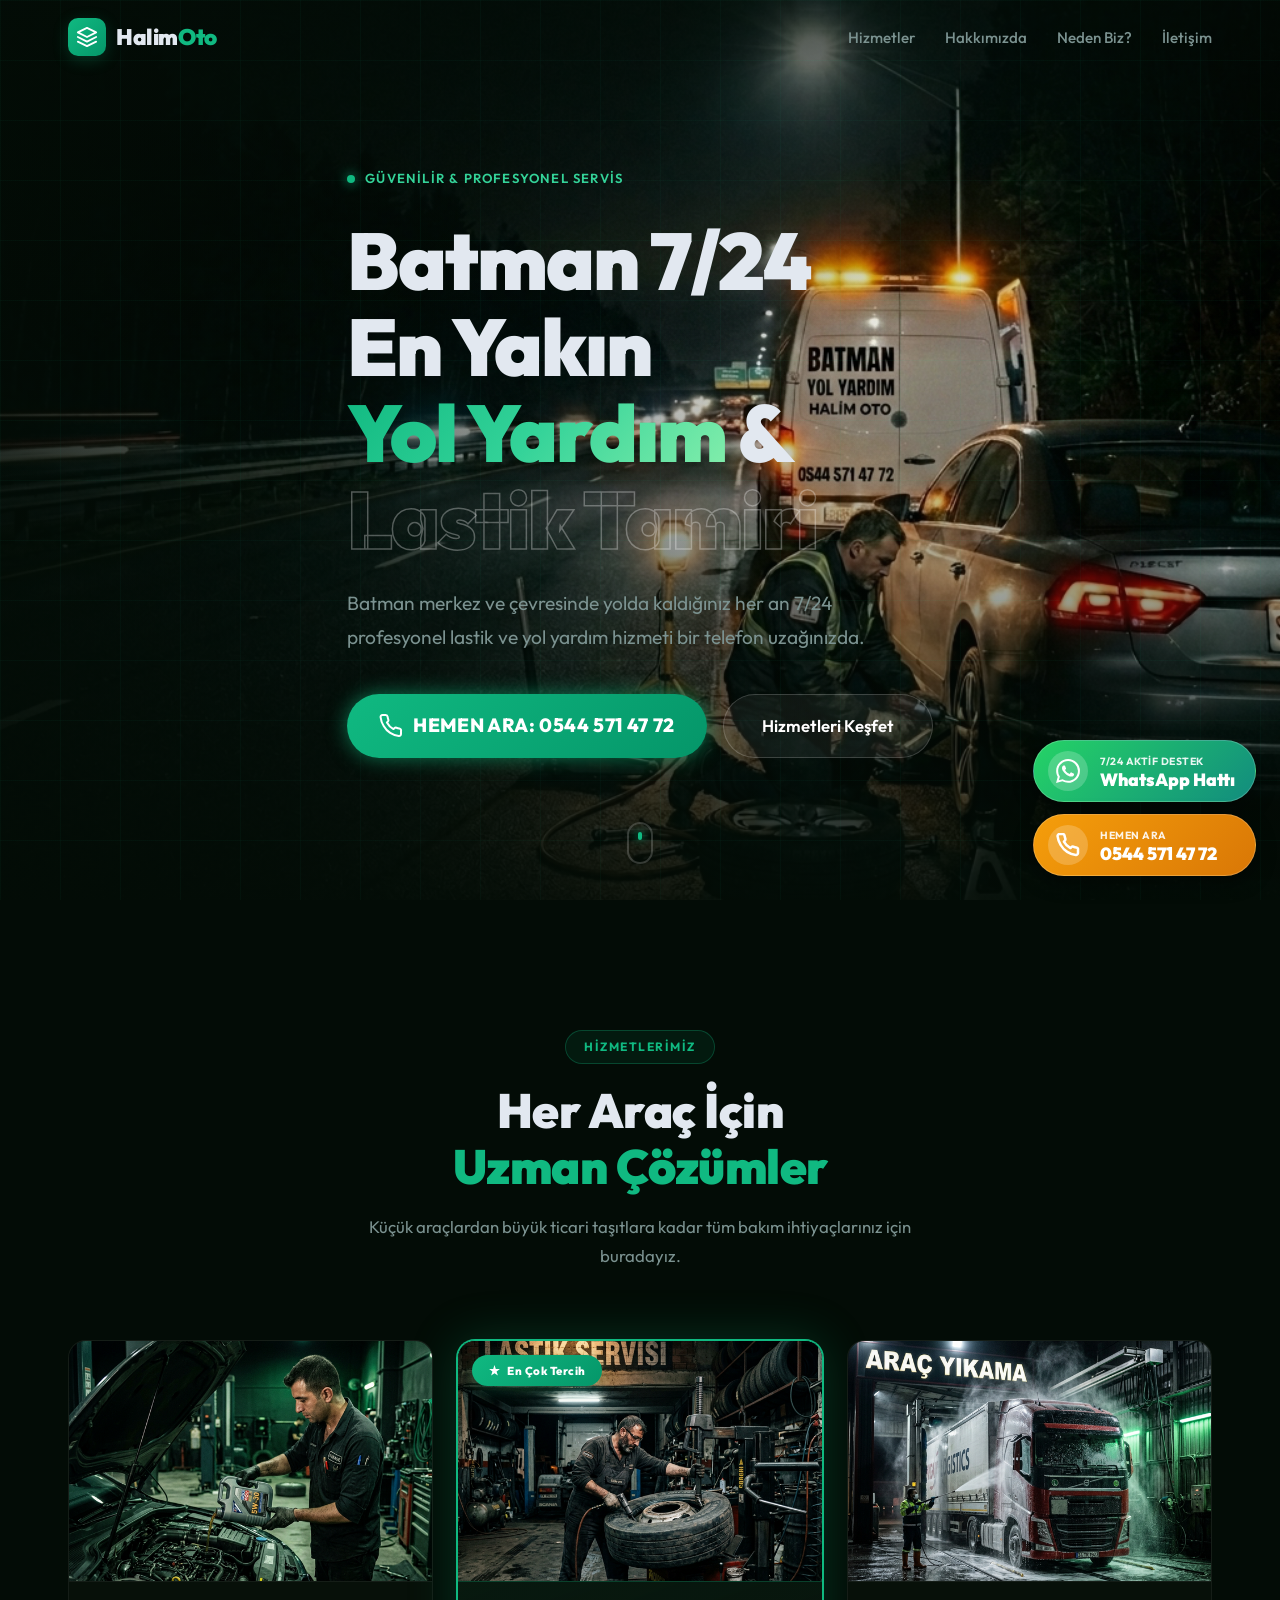
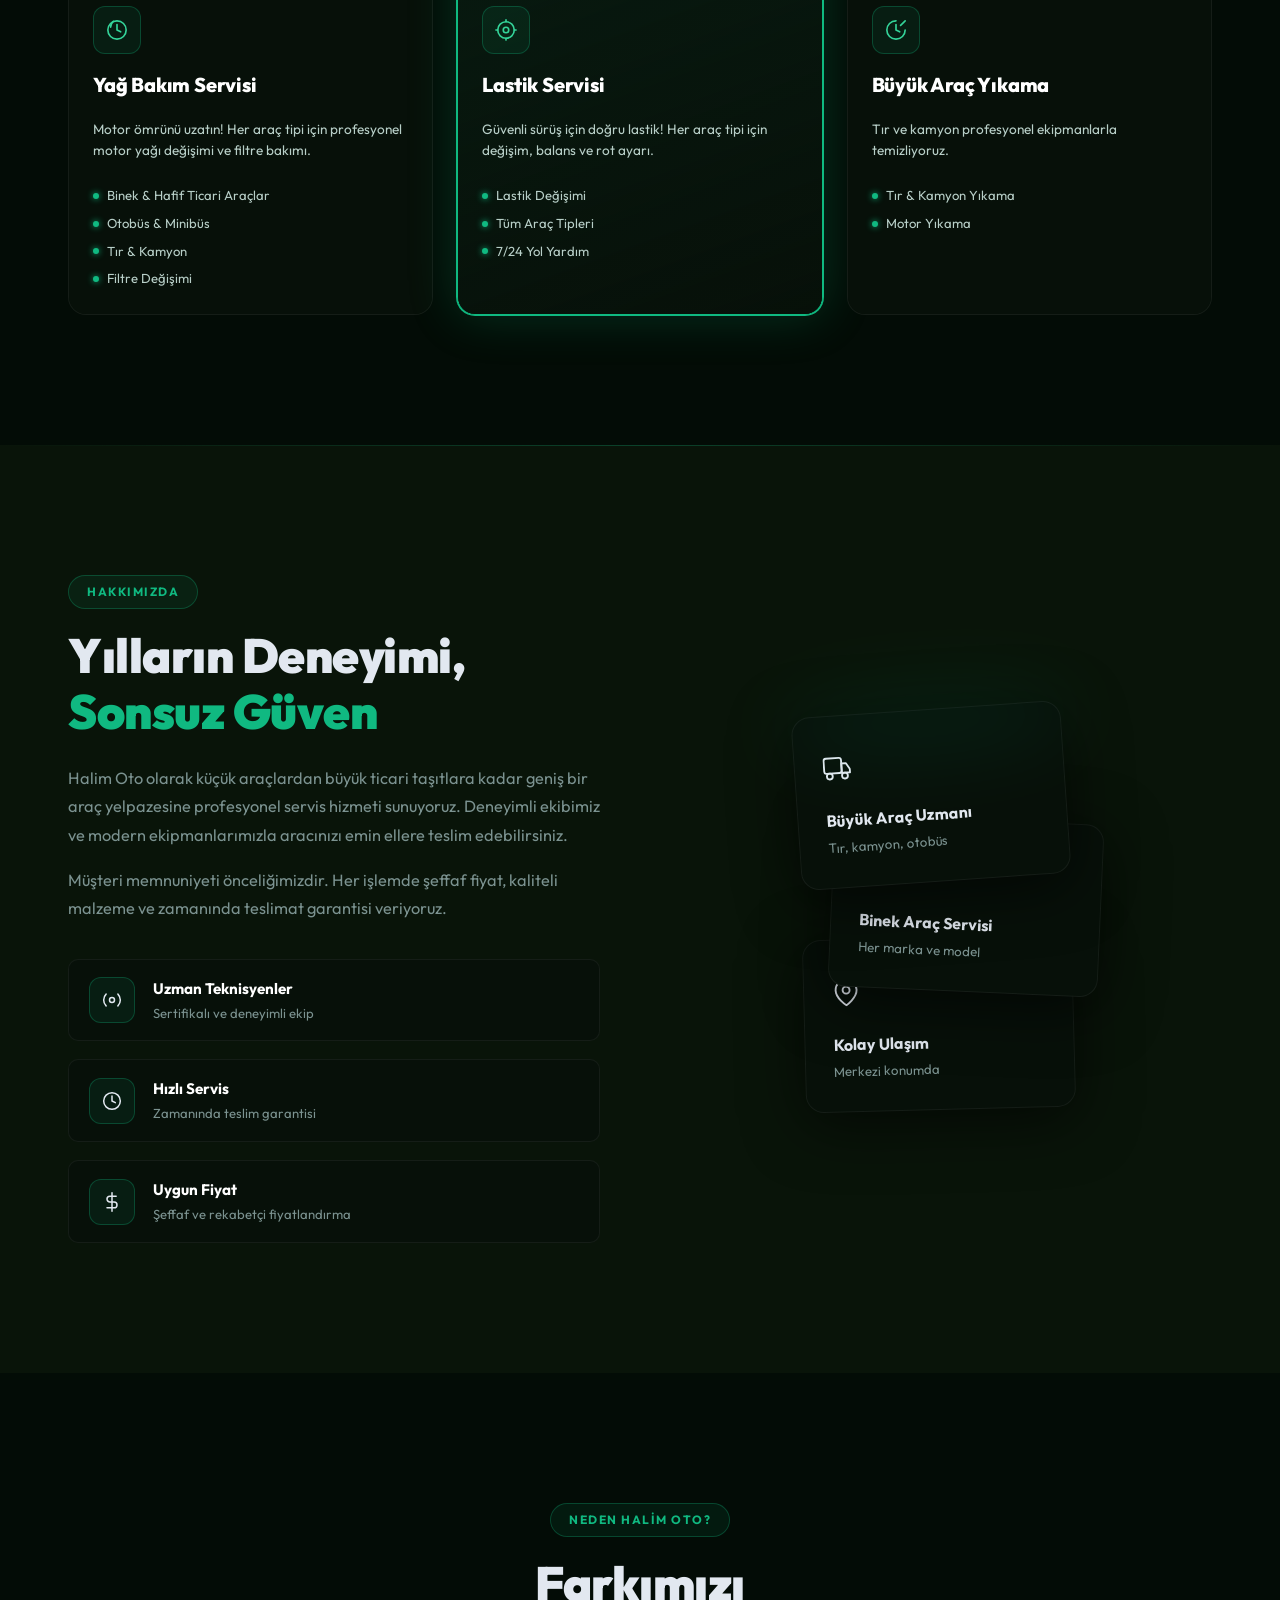
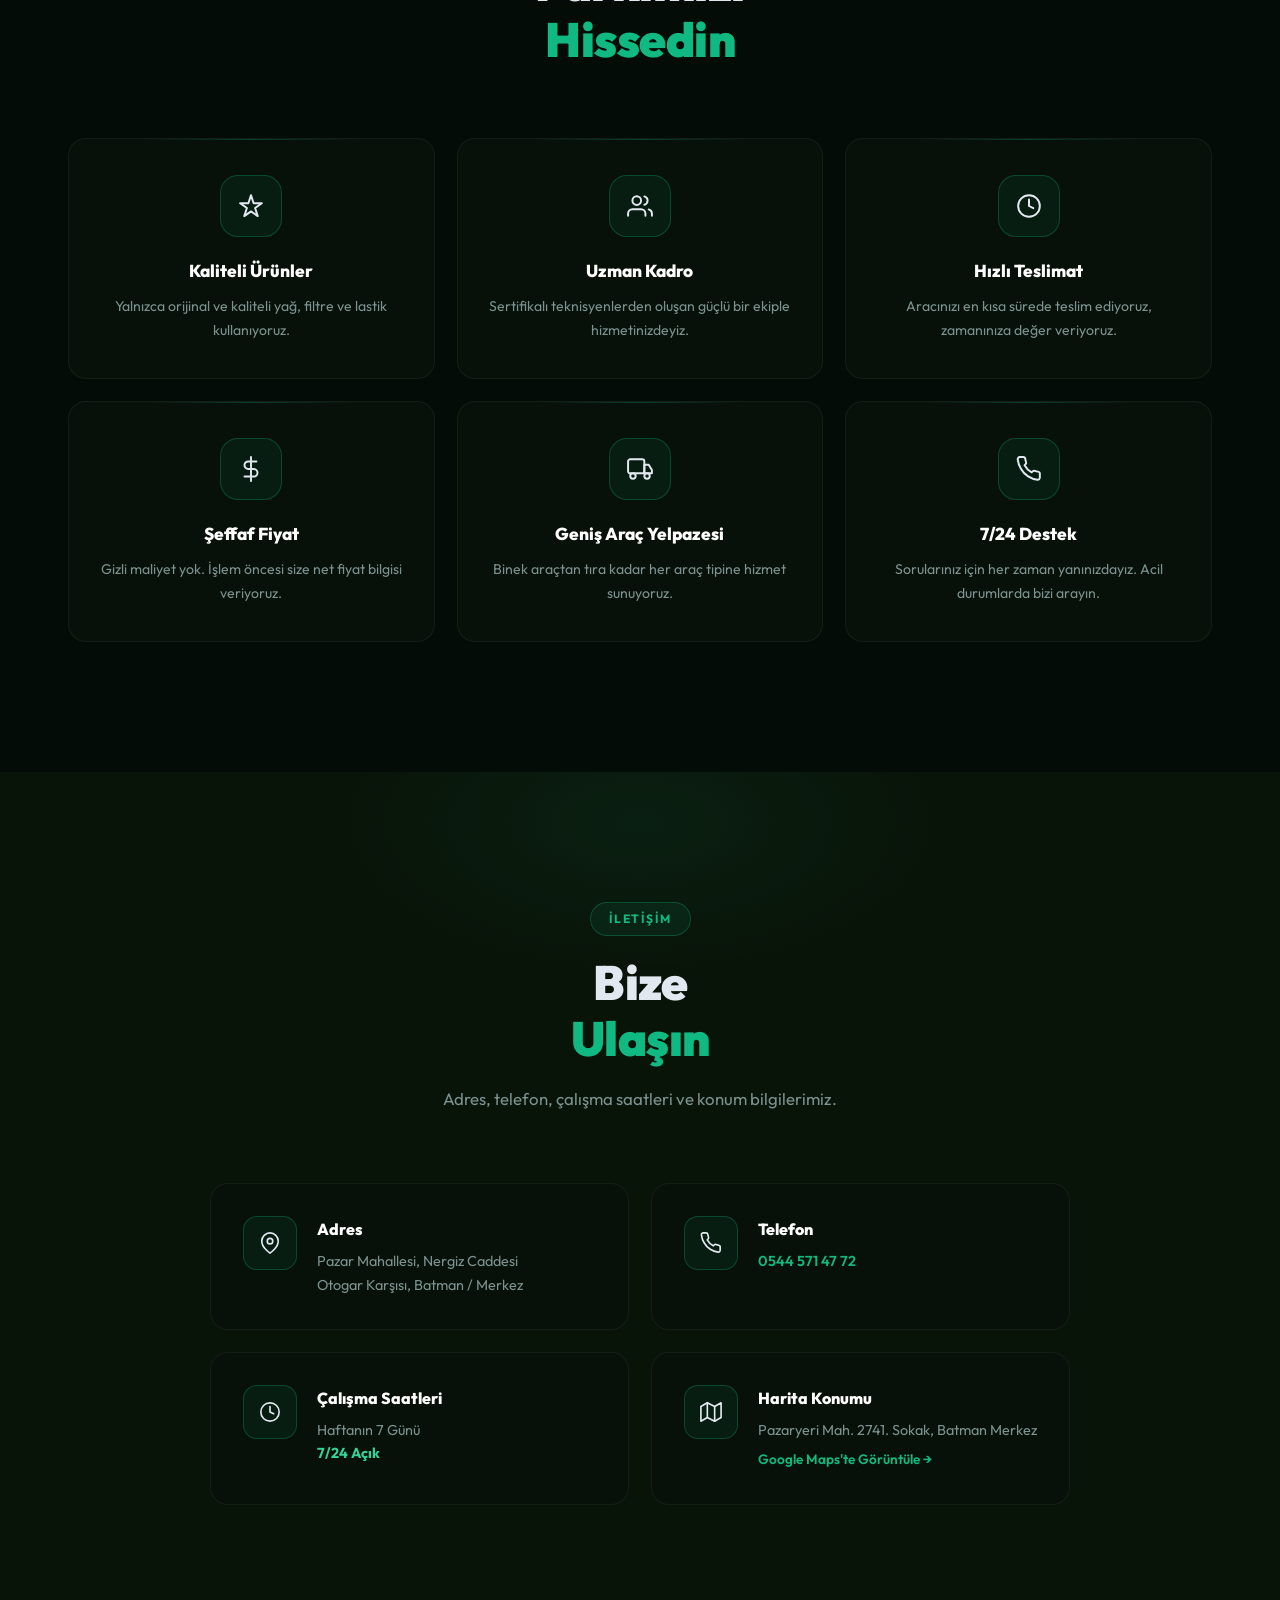
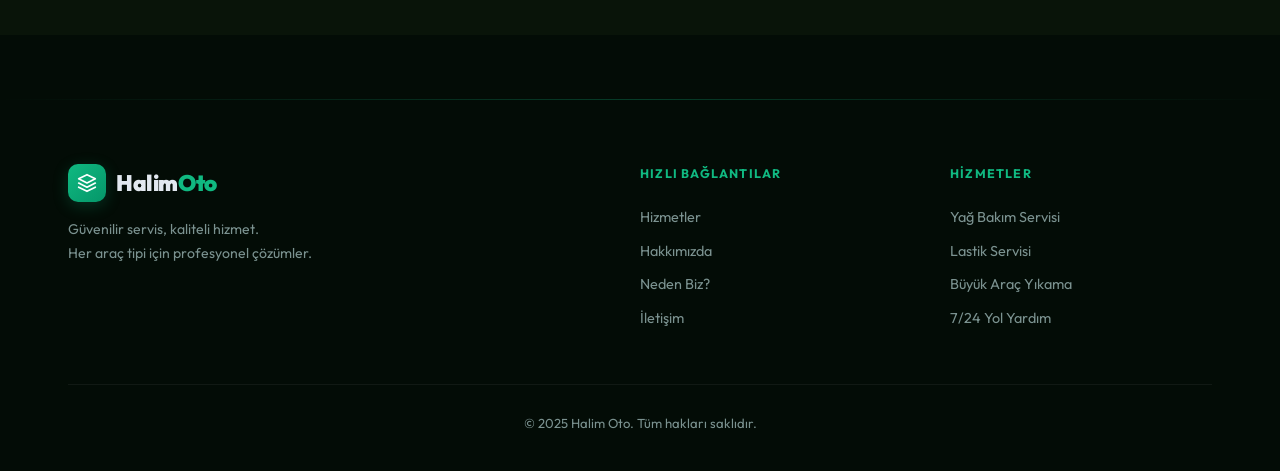
==== index.html @ 652651c1 "feat: Arabanın kapısı kapatılıp aynı konuma geri getirildi" ====
<!DOCTYPE html>
<html lang="tr">

<head>
  <meta charset="UTF-8" />
  <meta name="viewport" content="width=device-width, initial-scale=1.0" />
  <title>Halim Oto – Yağ Bakım | Lastik | Araç Yıkama</title>
  <meta name="description"
    content="Halim Oto: Küçük araç, otobüs, tır ve kamyon için profesyonel yağ bakımı, lastik değişimi ve büyük araç yıkama hizmetleri." />
  <link rel="preconnect" href="https://fonts.googleapis.com" />
  <link rel="preconnect" href="https://fonts.gstatic.com" crossorigin />
  <link href="https://fonts.googleapis.com/css2?family=Outfit:wght@300;400;500;600;700;800;900&display=swap"
    rel="stylesheet" />
  <link rel="stylesheet" href="style.css?v=5" />
</head>

<body>

  <!-- ======== NAVBAR ======== -->
  <nav class="navbar" id="navbar">
    <div class="nav-container">
      <a href="#hero" class="nav-logo">
        <div class="logo-mark">
          <svg width="22" height="22" viewBox="0 0 24 24" fill="none">
            <path d="M12 2L2 7l10 5 10-5-10-5zM2 17l10 5 10-5M2 12l10 5 10-5" stroke="currentColor" stroke-width="2"
              stroke-linecap="round" stroke-linejoin="round" />
          </svg>
        </div>
        <span class="logo-text">Halim<span class="accent">Oto</span></span>
      </a>
      <ul class="nav-links" id="navLinks">
        <li><a href="#hizmetler">Hizmetler</a></li>
        <li><a href="#hakkimizda">Hakkımızda</a></li>
        <li><a href="#neden-biz">Neden Biz?</a></li>
        <li><a href="#iletisim">İletişim</a></li>
      </ul>
      <button class="hamburger" id="hamburger" aria-label="Menü">
        <span></span><span></span><span></span>
      </button>
    </div>
  </nav>

  <!-- ======== HERO ======== -->
  <section class="hero" id="hero">
    <div class="hero-bg-wrap">
      <div class="hero-overlay"></div>
      <div class="hero-grid-overlay"></div>
    </div>
    <div class="hero-content container">
      <div class="hero-eyebrow">
        <span class="eyebrow-dot"></span>
        <span>Güvenilir &amp; Profesyonel Servis</span>
      </div>
      <h1 class="hero-title">
        Batman 7/24<br />
        En Yakın<br />
        <span class="hero-gradient-text">Yol Yardım</span> &<br />
        <span class="hero-outline-text">Lastik Tamiri</span>
      </h1>
      <p class="hero-subtitle">
        Batman merkez ve çevresinde yolda kaldığınız her an 7/24 profesyonel lastik ve yol yardım hizmeti bir telefon uzağınızda.
      </p>
      <div class="hero-actions">
        <a href="tel:+905445714772" class="btn-primary btn-lg" style="font-size: 1.2rem; font-weight: 800; padding: 16px 32px; box-shadow: 0 0 20px rgba(16, 185, 129, 0.6); animation: pulse 2s infinite;">
          <span style="display: flex; align-items: center; gap: 10px;">
            <svg width="24" height="24" viewBox="0 0 24 24" fill="none" stroke="currentColor" stroke-width="2" stroke-linecap="round" stroke-linejoin="round">
              <path d="M22 16.92v3a2 2 0 0 1-2.18 2 19.79 19.79 0 0 1-8.63-3.07A19.5 19.5 0 0 1 4.69 12 19.79 19.79 0 0 1 1.61 3.4 2 2 0 0 1 3.58 1h3a2 2 0 0 1 2 1.72c.127.96.361 1.903.7 2.81a2 2 0 0 1-.45 2.11L7.91 8.54a16 16 0 0 0 6.55 6.55l.92-.91a2 2 0 0 1 2.11-.45c.907.339 1.85.573 2.81.7A2 2 0 0 1 22 16.92z" />
            </svg>
            HEMEN ARA: 0544 571 47 72
          </span>
        </a>
        <a href="#hizmetler" class="btn-glass btn-lg" id="hero-services-btn">
          <span>Hizmetleri Keşfet</span>
        </a>
      </div>

    </div>
    <div class="scroll-indicator">
      <div class="scroll-track">
        <div class="scroll-dot"></div>
      </div>
    </div>
  </section>

  <!-- ======== HİZMETLER ======== -->
  <section class="services" id="hizmetler">
    <div class="container">
      <div class="section-header reveal">
        <span class="section-tag">Hizmetlerimiz</span>
        <h2 class="section-title">Her Araç İçin<br /><span class="accent">Uzman Çözümler</span></h2>
        <p class="section-desc">Küçük araçlardan büyük ticari taşıtlara kadar tüm bakım ihtiyaçlarınız için buradayız.
        </p>
      </div>

      <div class="services-grid">

        <!-- Yağ Bakım -->
        <div class="service-card reveal" id="service-yag">
          <div class="service-img" style="background-image: url('oil_service.png')"></div>
          <div class="service-body">
            <div class="service-icon-box">
              <svg width="22" height="22" viewBox="0 0 24 24" fill="none" stroke="currentColor" stroke-width="1.8"
                stroke-linecap="round" stroke-linejoin="round">
                <ellipse cx="12" cy="12" rx="10" ry="10" />
                <path d="M12 6v6l4 2" />
                <path d="M8 2.5C8 2.5 5 5 5 9" />
              </svg>
            </div>
            <h3 class="service-title">Yağ Bakım Servisi</h3>
            <p class="service-desc">Motor ömrünü uzatın! Her araç tipi için profesyonel motor yağı değişimi ve filtre
              bakımı.</p>
            <ul class="service-features">
              <li><span class="feat-dot"></span>Binek &amp; Hafif Ticari Araçlar</li>
              <li><span class="feat-dot"></span>Otobüs &amp; Minibüs</li>
              <li><span class="feat-dot"></span>Tır &amp; Kamyon</li>
              <li><span class="feat-dot"></span>Filtre Değişimi</li>
            </ul>
          </div>
        </div>

        <!-- Lastik -->
        <div class="service-card featured reveal" id="service-lastik">
          <div class="featured-ribbon">
            <svg width="13" height="13" viewBox="0 0 24 24" fill="currentColor">
              <path d="M12 2l2.4 7.4H22l-6.2 4.5 2.4 7.4L12 17l-6.2 4.3 2.4-7.4L2 9.4h7.6z" />
            </svg>
            En Çok Tercih
          </div>
          <div class="service-img" style="background-image: url('tire_service.png')"></div>
          <div class="service-body">
            <div class="service-icon-box">
              <svg width="22" height="22" viewBox="0 0 24 24" fill="none" stroke="currentColor" stroke-width="1.8"
                stroke-linecap="round" stroke-linejoin="round">
                <circle cx="12" cy="12" r="9" />
                <circle cx="12" cy="12" r="3" />
                <line x1="12" y1="3" x2="12" y2="1" />
                <line x1="12" y1="23" x2="12" y2="21" />
                <line x1="3" y1="12" x2="1" y2="12" />
                <line x1="23" y1="12" x2="21" y2="12" />
              </svg>
            </div>
            <h3 class="service-title">Lastik Servisi</h3>
            <p class="service-desc">Güvenli sürüş için doğru lastik! Her araç tipi için değişim, balans ve rot ayarı.
            </p>
            <ul class="service-features">
              <li><span class="feat-dot"></span>Lastik Değişimi</li>
              <li><span class="feat-dot"></span>Tüm Araç Tipleri</li>
              <li><span class="feat-dot"></span>7/24 Yol Yardım</li>
            </ul>
          </div>
        </div>

        <!-- Araç Yıkama -->
        <div class="service-card reveal" id="service-yikama">
          <div class="service-img" style="background-image: url('wash_service.png')"></div>
          <div class="service-body">
            <div class="service-icon-box">
              <svg width="22" height="22" viewBox="0 0 24 24" fill="none" stroke="currentColor" stroke-width="1.8"
                stroke-linecap="round" stroke-linejoin="round">
                <path d="M12 2C6.5 2 2 6.5 2 12s4.5 10 10 10 10-4.5 10-10" />
                <path d="M12 6v6l4 2" />
                <path d="M19 5l-2 2M22 2l-3 3" />
              </svg>
            </div>
            <h3 class="service-title">Büyük Araç Yıkama</h3>
            <p class="service-desc">Tır ve kamyon profesyonel ekipmanlarla temizliyoruz.</p>
            <ul class="service-features">
              <li><span class="feat-dot"></span>Tır &amp; Kamyon Yıkama</li>
              <li><span class="feat-dot"></span>Motor Yıkama</li>
            </ul>
          </div>
        </div>

      </div>
    </div>
  </section>

  <!-- ======== HAKKIMIZDA ======== -->
  <section class="about" id="hakkimizda">
    <div class="about-accent-line"></div>
    <div class="container">
      <div class="about-grid">
        <div class="about-text reveal">
          <span class="section-tag">Hakkımızda</span>
          <h2 class="section-title" style="text-align:left;margin-bottom:24px;">
            Yılların Deneyimi,<br /><span class="accent">Sonsuz Güven</span>
          </h2>
          <p class="about-desc">
            Halim Oto olarak küçük araçlardan büyük ticari taşıtlara kadar geniş bir araç yelpazesine profesyonel servis
            hizmeti sunuyoruz. Deneyimli ekibimiz ve modern ekipmanlarımızla aracınızı emin ellere teslim edebilirsiniz.
          </p>
          <p class="about-desc">
            Müşteri memnuniyeti önceliğimizdir. Her işlemde şeffaf fiyat, kaliteli malzeme ve zamanında teslimat
            garantisi veriyoruz.
          </p>
          <div class="about-highlights">
            <div class="highlight-item">
              <div class="highlight-icon-wrap">
                <svg width="20" height="20" viewBox="0 0 24 24" fill="none" stroke="currentColor" stroke-width="1.8"
                  stroke-linecap="round" stroke-linejoin="round">
                  <circle cx="12" cy="12" r="3" />
                  <path d="M19.07 4.93a10 10 0 0 1 0 14.14" />
                  <path d="M4.93 4.93a10 10 0 0 0 0 14.14" />
                </svg>
              </div>
              <div>
                <strong>Uzman Teknisyenler</strong>
                <p>Sertifikalı ve deneyimli ekip</p>
              </div>
            </div>
            <div class="highlight-item">
              <div class="highlight-icon-wrap">
                <svg width="20" height="20" viewBox="0 0 24 24" fill="none" stroke="currentColor" stroke-width="1.8"
                  stroke-linecap="round" stroke-linejoin="round">
                  <circle cx="12" cy="12" r="10" />
                  <polyline points="12 6 12 12 16 14" />
                </svg>
              </div>
              <div>
                <strong>Hızlı Servis</strong>
                <p>Zamanında teslim garantisi</p>
              </div>
            </div>
            <div class="highlight-item">
              <div class="highlight-icon-wrap">
                <svg width="20" height="20" viewBox="0 0 24 24" fill="none" stroke="currentColor" stroke-width="1.8"
                  stroke-linecap="round" stroke-linejoin="round">
                  <line x1="12" y1="1" x2="12" y2="23" />
                  <path d="M17 5H9.5a3.5 3.5 0 0 0 0 7h5a3.5 3.5 0 0 1 0 7H6" />
                </svg>
              </div>
              <div>
                <strong>Uygun Fiyat</strong>
                <p>Şeffaf ve rekabetçi fiyatlandırma</p>
              </div>
            </div>
          </div>
        </div>
        <div class="about-visual reveal">
          <div class="about-cards-wrap">
            <div class="about-card ac1">
              <div class="ac-glow"></div>
              <span class="ac-icon">
                <svg width="28" height="28" viewBox="0 0 24 24" fill="none" stroke="currentColor" stroke-width="1.6"
                  stroke-linecap="round" stroke-linejoin="round">
                  <rect x="1" y="3" width="15" height="13" rx="2" />
                  <path d="M16 8h4l3 5v3h-7V8z" />
                  <circle cx="5.5" cy="18.5" r="2.5" />
                  <circle cx="18.5" cy="18.5" r="2.5" />
                </svg>
              </span>
              <strong>Büyük Araç Uzmanı</strong>
              <p>Tır, kamyon, otobüs</p>
            </div>
            <div class="about-card ac2">
              <span class="ac-icon">
                <svg width="28" height="28" viewBox="0 0 24 24" fill="none" stroke="currentColor" stroke-width="1.6"
                  stroke-linecap="round" stroke-linejoin="round">
                  <path d="M5 17H3a2 2 0 0 1-2-2V5a2 2 0 0 1 2-2h11a2 2 0 0 1 2 2v3" />
                  <rect x="9" y="11" width="14" height="10" rx="1" />
                  <circle cx="12" cy="21" r="1" />
                  <circle cx="20" cy="21" r="1" />
                </svg>
              </span>
              <strong>Binek Araç Servisi</strong>
              <p>Her marka ve model</p>
            </div>
            <div class="about-card ac3">
              <span class="ac-icon">
                <svg width="28" height="28" viewBox="0 0 24 24" fill="none" stroke="currentColor" stroke-width="1.6"
                  stroke-linecap="round" stroke-linejoin="round">
                  <path d="M21 10c0 7-9 13-9 13s-9-6-9-13a9 9 0 0 1 18 0z" />
                  <circle cx="12" cy="10" r="3" />
                </svg>
              </span>
              <strong>Kolay Ulaşım</strong>
              <p>Merkezi konumda</p>
            </div>
          </div>
        </div>
      </div>
    </div>
  </section>

  <!-- ======== NEDEN BİZ ======== -->
  <section class="why-us" id="neden-biz">
    <div class="container">
      <div class="section-header reveal">
        <span class="section-tag">Neden Halim Oto?</span>
        <h2 class="section-title">Farkımızı<br /><span class="accent">Hissedin</span></h2>
      </div>
      <div class="why-grid">
        <div class="why-card reveal" id="why-quality">
          <div class="why-icon-box">
            <svg width="26" height="26" viewBox="0 0 24 24" fill="none" stroke="currentColor" stroke-width="1.8"
              stroke-linecap="round" stroke-linejoin="round">
              <path d="M12 2l2.4 7.4H22l-6.2 4.5 2.4 7.4L12 17l-6.2 4.3 2.4-7.4L2 9.4h7.6z" />
            </svg>
          </div>
          <h3>Kaliteli Ürünler</h3>
          <p>Yalnızca orijinal ve kaliteli yağ, filtre ve lastik kullanıyoruz.</p>
        </div>
        <div class="why-card reveal" id="why-team">
          <div class="why-icon-box">
            <svg width="26" height="26" viewBox="0 0 24 24" fill="none" stroke="currentColor" stroke-width="1.8"
              stroke-linecap="round" stroke-linejoin="round">
              <path d="M17 21v-2a4 4 0 0 0-4-4H5a4 4 0 0 0-4 4v2" />
              <circle cx="9" cy="7" r="4" />
              <path d="M23 21v-2a4 4 0 0 0-3-3.87" />
              <path d="M16 3.13a4 4 0 0 1 0 7.75" />
            </svg>
          </div>
          <h3>Uzman Kadro</h3>
          <p>Sertifikalı teknisyenlerden oluşan güçlü bir ekiple hizmetinizdeyiz.</p>
        </div>
        <div class="why-card reveal" id="why-time">
          <div class="why-icon-box">
            <svg width="26" height="26" viewBox="0 0 24 24" fill="none" stroke="currentColor" stroke-width="1.8"
              stroke-linecap="round" stroke-linejoin="round">
              <circle cx="12" cy="12" r="10" />
              <polyline points="12 6 12 12 16 14" />
            </svg>
          </div>
          <h3>Hızlı Teslimat</h3>
          <p>Aracınızı en kısa sürede teslim ediyoruz, zamanınıza değer veriyoruz.</p>
        </div>
        <div class="why-card reveal" id="why-price">
          <div class="why-icon-box">
            <svg width="26" height="26" viewBox="0 0 24 24" fill="none" stroke="currentColor" stroke-width="1.8"
              stroke-linecap="round" stroke-linejoin="round">
              <line x1="12" y1="1" x2="12" y2="23" />
              <path d="M17 5H9.5a3.5 3.5 0 0 0 0 7h5a3.5 3.5 0 0 1 0 7H6" />
            </svg>
          </div>
          <h3>Şeffaf Fiyat</h3>
          <p>Gizli maliyet yok. İşlem öncesi size net fiyat bilgisi veriyoruz.</p>
        </div>
        <div class="why-card reveal" id="why-range">
          <div class="why-icon-box">
            <svg width="26" height="26" viewBox="0 0 24 24" fill="none" stroke="currentColor" stroke-width="1.8"
              stroke-linecap="round" stroke-linejoin="round">
              <rect x="1" y="3" width="15" height="13" rx="2" />
              <path d="M16 8h4l3 5v3h-7V8z" />
              <circle cx="5.5" cy="18.5" r="2.5" />
              <circle cx="18.5" cy="18.5" r="2.5" />
            </svg>
          </div>
          <h3>Geniş Araç Yelpazesi</h3>
          <p>Binek araçtan tıra kadar her araç tipine hizmet sunuyoruz.</p>
        </div>
        <div class="why-card reveal" id="why-support">
          <div class="why-icon-box">
            <svg width="26" height="26" viewBox="0 0 24 24" fill="none" stroke="currentColor" stroke-width="1.8"
              stroke-linecap="round" stroke-linejoin="round">
              <path
                d="M22 16.92v3a2 2 0 0 1-2.18 2 19.79 19.79 0 0 1-8.63-3.07A19.5 19.5 0 0 1 4.69 12 19.79 19.79 0 0 1 1.61 3.4 2 2 0 0 1 3.58 1h3a2 2 0 0 1 2 1.72c.127.96.361 1.903.7 2.81a2 2 0 0 1-.45 2.11L7.91 8.54a16 16 0 0 0 6.55 6.55l.92-.91a2 2 0 0 1 2.11-.45c.907.339 1.85.573 2.81.7A2 2 0 0 1 22 16.92z" />
            </svg>
          </div>
          <h3>7/24 Destek</h3>
          <p>Sorularınız için her zaman yanınızdayız. Acil durumlarda bizi arayın.</p>
        </div>
      </div>
    </div>
  </section>

  <!-- ======== İLETİŞİM ======== -->
  <section class="contact" id="iletisim">
    <div class="contact-glow-top"></div>
    <div class="container">
      <div class="section-header reveal">
        <span class="section-tag">İletişim</span>
        <h2 class="section-title">Bize<br /><span class="accent">Ulaşın</span></h2>
        <p class="section-desc">Adres, telefon, çalışma saatleri ve konum bilgilerimiz.</p>
      </div>
      <div class="contact-info-grid">
        <div class="info-card reveal" id="info-location">
          <div class="info-icon-wrap"><svg width="22" height="22" viewBox="0 0 24 24" fill="none" stroke="currentColor"
              stroke-width="1.8" stroke-linecap="round" stroke-linejoin="round">
              <path d="M21 10c0 7-9 13-9 13s-9-6-9-13a9 9 0 0 1 18 0z" />
              <circle cx="12" cy="10" r="3" />
            </svg></div>
          <div class="info-content">
            <strong>Adres</strong>
            <p>Pazar Mahallesi, Nergiz Caddesi<br />Otogar Karşısı, Batman / Merkez</p>
          </div>
        </div>
        <div class="info-card reveal" id="info-phone">
          <div class="info-icon-wrap"><svg width="22" height="22" viewBox="0 0 24 24" fill="none" stroke="currentColor"
              stroke-width="1.8" stroke-linecap="round" stroke-linejoin="round">
              <path
                d="M22 16.92v3a2 2 0 0 1-2.18 2 19.79 19.79 0 0 1-8.63-3.07A19.5 19.5 0 0 1 4.69 12 19.79 19.79 0 0 1 1.61 3.4 2 2 0 0 1 3.58 1h3a2 2 0 0 1 2 1.72c.127.96.361 1.903.7 2.81a2 2 0 0 1-.45 2.11L7.91 8.54a16 16 0 0 0 6.55 6.55l.92-.91a2 2 0 0 1 2.11-.45c.907.339 1.85.573 2.81.7A2 2 0 0 1 22 16.92z" />
            </svg></div>
          <div class="info-content">
            <strong>Telefon</strong>
            <p><a href="tel:+905445714772">0544 571 47 72</a></p>
          </div>
        </div>
        <div class="info-card reveal" id="info-hours">
          <div class="info-icon-wrap"><svg width="22" height="22" viewBox="0 0 24 24" fill="none" stroke="currentColor"
              stroke-width="1.8" stroke-linecap="round" stroke-linejoin="round">
              <circle cx="12" cy="12" r="10" />
              <polyline points="12 6 12 12 16 14" />
            </svg></div>
          <div class="info-content">
            <strong>Çalışma Saatleri</strong>
            <p>Haftanın 7 Günü<br /><span style="color:var(--green-light);font-weight:700;">7/24 Açık</span></p>
          </div>
        </div>
        <div class="info-card reveal" id="info-map">
          <div class="info-icon-wrap"><svg width="22" height="22" viewBox="0 0 24 24" fill="none" stroke="currentColor"
              stroke-width="1.8" stroke-linecap="round" stroke-linejoin="round">
              <polygon points="1 6 1 22 8 18 16 22 23 18 23 2 16 6 8 2 1 6" />
              <line x1="8" y1="2" x2="8" y2="18" />
              <line x1="16" y1="6" x2="16" y2="22" />
            </svg></div>
          <div class="info-content">
            <strong>Harita Konumu</strong>
            <p>Pazaryeri Mah. 2741. Sokak, Batman Merkez<br />
              <a href="https://www.google.com/maps/search/Halim+Oto+Yikama+Batman" target="_blank"
                class="map-link">Google Maps'te Görüntüle →</a>
            </p>
          </div>
        </div>
      </div>
    </div>
  </section>

  <!-- ======== FOOTER ======== -->
  <footer class="footer">
    <div class="footer-top-line"></div>
    <div class="container">
      <div class="footer-grid">
        <div class="footer-brand">
          <a href="#hero" class="nav-logo">
            <div class="logo-mark">
              <svg width="20" height="20" viewBox="0 0 24 24" fill="none">
                <path d="M12 2L2 7l10 5 10-5-10-5zM2 17l10 5 10-5M2 12l10 5 10-5" stroke="currentColor" stroke-width="2"
                  stroke-linecap="round" stroke-linejoin="round" />
              </svg>
            </div>
            <span class="logo-text">Halim<span class="accent">Oto</span></span>
          </a>
          <p>Güvenilir servis, kaliteli hizmet.<br />Her araç tipi için profesyonel çözümler.</p>
        </div>
        <div class="footer-links-col">
          <h4>Hızlı Bağlantılar</h4>
          <a href="#hizmetler">Hizmetler</a>
          <a href="#hakkimizda">Hakkımızda</a>
          <a href="#neden-biz">Neden Biz?</a>
          <a href="#iletisim">İletişim</a>
        </div>
        <div class="footer-links-col">
          <h4>Hizmetler</h4>
          <a href="#service-yag">Yağ Bakım Servisi</a>
          <a href="#service-lastik">Lastik Servisi</a>
          <a href="#service-yikama">Büyük Araç Yıkama</a>
          <a href="#7/24 yol-yardım">7/24 Yol Yardım</a>
        </div>
      </div>
      <div class="footer-bottom">
        <p>© 2025 Halim Oto. Tüm hakları saklıdır.</p>
      </div>
    </div>
  </footer>

  <!-- Floating Action Buttons -->
  <div class="floating-actions">
    <a href="https://wa.me/905445714772" target="_blank" class="fab fab-whatsapp">
      <div class="fab-icon">
        <svg width="24" height="24" viewBox="0 0 24 24" fill="currentColor">
          <path d="M17.472 14.382c-.297-.149-1.758-.867-2.03-.967-.273-.099-.471-.148-.67.15-.197.297-.767.966-.94 1.164-.173.199-.347.223-.644.075-.297-.15-1.255-.463-2.39-1.475-.888-.788-1.487-1.761-1.66-2.059-.173-.297-.018-.458.13-.606.134-.133.298-.347.446-.52.149-.174.198-.298.298-.497.099-.198.05-.371-.025-.52-.075-.149-.669-1.612-.916-2.207-.242-.579-.487-.5-.669-.51a12.8 12.8 0 0 0-.57-.01c-.198 0-.52.074-.792.372-.272.297-1.04 1.016-1.04 2.479 0 1.462 1.065 2.875 1.213 3.074.149.198 2.096 3.2 5.077 4.487.709.306 1.262.489 1.694.625.712.227 1.36.195 1.871.118.571-.085 1.758-.719 2.006-1.413.248-.694.248-1.289.173-1.413-.074-.124-.272-.198-.57-.347m-5.421 7.403h-.004a9.87 9.87 0 0 1-5.031-1.378l-.361-.214-3.741.982.998-3.648-.235-.374a9.86 9.86 0 0 1-1.51-5.26c.001-5.45 4.436-9.884 9.888-9.884 2.64 0 5.122 1.03 6.988 2.898a9.825 9.825 0 0 1 2.893 6.994c-.003 5.45-4.437 9.884-9.885 9.884m8.413-18.297A11.815 11.815 0 0 0 12.05 0C5.495 0 .16 5.335.157 11.892c0 2.096.547 4.142 1.588 5.945L.057 24l6.305-1.654a11.882 11.882 0 0 0 5.683 1.448h.005c6.554 0 11.89-5.335 11.893-11.893a11.821 11.821 0 0 0-3.48-8.413Z"/>
        </svg>
      </div>
      <div class="fab-text">
        <span class="fab-subtitle">7/24 AKTİF DESTEK</span>
        <span class="fab-title">WhatsApp Hattı</span>
      </div>
    </a>
    
    <a href="tel:+905445714772" class="fab fab-phone">
      <div class="fab-icon">
        <svg width="24" height="24" viewBox="0 0 24 24" fill="none" stroke="currentColor" stroke-width="2.5" stroke-linecap="round" stroke-linejoin="round">
          <path d="M22 16.92v3a2 2 0 0 1-2.18 2 19.79 19.79 0 0 1-8.63-3.07A19.5 19.5 0 0 1 4.69 12 19.79 19.79 0 0 1 1.61 3.4 2 2 0 0 1 3.58 1h3a2 2 0 0 1 2 1.72c.127.96.361 1.903.7 2.81a2 2 0 0 1-.45 2.11L7.91 8.54a16 16 0 0 0 6.55 6.55l.92-.91a2 2 0 0 1 2.11-.45c.907.339 1.85.573 2.81.7A2 2 0 0 1 22 16.92z" />
        </svg>
      </div>
      <div class="fab-text">
        <span class="fab-subtitle">HEMEN ARA</span>
        <span class="fab-title">0544 571 47 72</span>
      </div>
    </a>
  </div>

  <script src="script.js"></script>
</body>

</html>
---- style.css ----
/* ===========================
   HALIM OTO — PREMIUM v2
   Dark Emerald Auto Service Theme
   =========================== */

/* ─── Reset & Variables ─── */
*,
*::before,
*::after {
  margin: 0;
  padding: 0;
  box-sizing: border-box;
}

:root {
  /* Backgrounds */
  --bg: #030c06;
  --bg-card: #071009;
  --bg-card2: #0c1a0e;
  --surface: #091409;

  /* Emerald Palette */
  --green: #10b981;
  --green-light: #34d399;
  --green-dark: #059669;
  --green-faint: rgba(16, 185, 129, 0.08);
  --green-glow: rgba(16, 185, 129, 0.22);
  --green-border: rgba(16, 185, 129, 0.28);

  /* Text */
  --text: #e2e8f0;
  --muted: #7b9290;
  --light: #b8cfc8;
  --white: #ffffff;

  /* Borders */
  --border: rgba(255, 255, 255, 0.055);

  /* Misc */
  --radius: 18px;
  --radius-sm: 10px;
  --shadow: 0 4px 32px rgba(0, 0, 0, 0.45);
  --shadow-lg: 0 12px 60px rgba(0, 0, 0, 0.6);
  --ease: 0.35s cubic-bezier(0.4, 0, 0.2, 1);
  --font: 'Outfit', sans-serif;
}

html {
  scroll-behavior: smooth;
}

body {
  font-family: var(--font);
  background: var(--bg);
  color: var(--text);
  line-height: 1.65;
  overflow-x: hidden;
}

a {
  text-decoration: none;
  color: inherit;
}

img {
  display: block;
  max-width: 100%;
}

ul {
  list-style: none;
}

.container {
  max-width: 1200px;
  margin: 0 auto;
  padding: 0 28px;
}

.accent {
  color: var(--green);
}

/* ─── Buttons ─── */
.btn-primary {
  display: inline-flex;
  align-items: center;
  gap: 8px;
  padding: 13px 28px;
  background: linear-gradient(135deg, var(--green), var(--green-dark));
  color: var(--white);
  font-family: var(--font);
  font-weight: 700;
  font-size: 0.95rem;
  border: none;
  border-radius: 50px;
  cursor: pointer;
  transition: var(--ease);
  box-shadow: 0 4px 24px var(--green-glow);
  letter-spacing: 0.02em;
}

.btn-primary:hover {
  transform: translateY(-3px);
  box-shadow: 0 10px 36px rgba(16, 185, 129, 0.38);
}

.btn-primary svg {
  transition: transform 0.25s ease;
}

.btn-primary:hover svg {
  transform: translateX(4px);
}

.btn-glass {
  display: inline-flex;
  align-items: center;
  padding: 13px 28px;
  background: rgba(255, 255, 255, 0.06);
  color: var(--white);
  font-family: var(--font);
  font-weight: 600;
  font-size: 0.95rem;
  border: 1.5px solid rgba(255, 255, 255, 0.18);
  border-radius: 50px;
  cursor: pointer;
  transition: var(--ease);
  backdrop-filter: blur(10px);
}

.btn-glass:hover {
  background: rgba(255, 255, 255, 0.12);
  border-color: var(--green-border);
  color: var(--green-light);
  transform: translateY(-3px);
}

.btn-lg {
  padding: 16px 38px;
  font-size: 1.05rem;
}

/* ─── Section Headers ─── */
.section-header {
  text-align: center;
  margin-bottom: 70px;
}

.section-tag {
  display: inline-flex;
  align-items: center;
  gap: 8px;
  padding: 6px 18px;
  background: var(--green-faint);
  border: 1px solid var(--green-border);
  border-radius: 50px;
  font-size: 0.75rem;
  font-weight: 700;
  color: var(--green);
  text-transform: uppercase;
  letter-spacing: 1.5px;
  margin-bottom: 18px;
}

.section-title {
  font-size: clamp(1.9rem, 4vw, 3rem);
  font-weight: 900;
  line-height: 1.18;
  letter-spacing: -0.5px;
}

.section-desc {
  font-size: 1.05rem;
  color: var(--muted);
  max-width: 580px;
  margin: 18px auto 0;
  line-height: 1.7;
}

/* ─── Reveal Animation ─── */
.reveal {
  opacity: 0;
  transform: translateY(36px);
  transition: opacity 0.75s ease, transform 0.75s ease;
}

.reveal.visible {
  opacity: 1;
  transform: none;
}

/* ================================
   NAVBAR
   ================================ */
.navbar {
  position: fixed;
  top: 0;
  left: 0;
  right: 0;
  z-index: 1000;
  padding: 18px 0;
  transition: var(--ease);
}

.navbar.scrolled {
  background: rgba(3, 12, 6, 0.92);
  backdrop-filter: blur(24px);
  -webkit-backdrop-filter: blur(24px);
  padding: 11px 0;
  border-bottom: 1px solid var(--border);
  box-shadow: 0 2px 40px rgba(0, 0, 0, 0.3);
}

.nav-container {
  max-width: 1200px;
  margin: 0 auto;
  padding: 0 28px;
  display: flex;
  align-items: center;
  gap: 40px;
}

.nav-logo {
  display: flex;
  align-items: center;
  gap: 10px;
  font-size: 1.4rem;
  font-weight: 900;
  letter-spacing: -0.4px;
  flex-shrink: 0;
}

.logo-mark {
  width: 38px;
  height: 38px;
  background: linear-gradient(135deg, var(--green), var(--green-dark));
  border-radius: 10px;
  display: flex;
  align-items: center;
  justify-content: center;
  color: white;
  box-shadow: 0 4px 16px var(--green-glow);
  transition: var(--ease);
}

.nav-logo:hover .logo-mark {
  transform: rotate(-8deg) scale(1.05);
}

.nav-links {
  display: flex;
  gap: 30px;
  margin-left: auto;
}

.nav-links a {
  font-weight: 500;
  color: var(--muted);
  transition: color 0.25s;
  font-size: 0.95rem;
  position: relative;
  padding-bottom: 2px;
}

.nav-links a::after {
  content: '';
  position: absolute;
  bottom: -2px;
  left: 0;
  width: 0;
  height: 2px;
  background: var(--green);
  border-radius: 2px;
  transition: width 0.3s ease;
}

.nav-links a:hover {
  color: var(--white);
}

.nav-links a:hover::after {
  width: 100%;
}



.hamburger {
  display: none;
  flex-direction: column;
  gap: 5px;
  background: none;
  border: none;
  cursor: pointer;
  margin-left: auto;
}

.hamburger span {
  width: 24px;
  height: 2.5px;
  background: var(--white);
  border-radius: 2px;
  transition: var(--ease);
}

.hamburger.active span:nth-child(1) {
  transform: rotate(45deg) translate(5px, 5px);
}

.hamburger.active span:nth-child(2) {
  opacity: 0;
}

.hamburger.active span:nth-child(3) {
  transform: rotate(-45deg) translate(5px, -5px);
}

/* ================================
   HERO
   ================================ */
.hero {
  position: relative;
  min-height: 100vh;
  display: flex;
  align-items: center;
  overflow: hidden;
  background: var(--bg);
  background-size: 100% 100%;
  background-position: center;
  background-repeat: no-repeat;
}

.hero-bg-wrap {
  position: absolute;
  inset: 0;
  background-image: url('hero_bg.png?v=5');
  background-size: cover;
  background-position: center;
}

.hero-bg {
  position: absolute;
  inset: 0;
  width: 100%;
  height: 100%;
  object-fit: cover;
  object-position: top center;
  filter: brightness(0.38) saturate(0.65);
}

.hero-overlay {
  position: absolute;
  inset: 0;
  background:
    linear-gradient(to bottom, rgba(3, 12, 6, 0.7) 0%, transparent 40%, rgba(3, 12, 6, 0.9) 100%),
    linear-gradient(to right, rgba(3, 12, 6, 0.85) 0%, transparent 70%);
  z-index: 1;
}

.hero-grid-overlay {
  position: absolute;
  inset: 0;
  background-image:
    linear-gradient(rgba(16, 185, 129, 0.04) 1px, transparent 1px),
    linear-gradient(90deg, rgba(16, 185, 129, 0.04) 1px, transparent 1px);
  background-size: 60px 60px;
  z-index: 2;
}

.hero-content {
  position: relative;
  z-index: 3;
  padding-top: 130px;
  padding-bottom: 80px;
}

/* Eyebrow */
.hero-eyebrow {
  display: inline-flex;
  align-items: center;
  gap: 10px;
  margin-bottom: 28px;
  font-size: 0.82rem;
  font-weight: 600;
  color: var(--green-light);
  letter-spacing: 1.2px;
  text-transform: uppercase;
  animation: fadeInUp 0.8s ease both;
}

.eyebrow-dot {
  width: 8px;
  height: 8px;
  background: var(--green);
  border-radius: 50%;
  box-shadow: 0 0 12px var(--green);
  animation: pulse 2.5s ease infinite;
}

@keyframes pulse {

  0%,
  100% {
    box-shadow: 0 0 8px var(--green);
  }

  50% {
    box-shadow: 0 0 20px var(--green);
  }
}

/* Title */
.hero-title {
  font-size: clamp(2.8rem, 6.5vw, 5rem);
  font-weight: 900;
  line-height: 1.08;
  letter-spacing: -2px;
  margin-bottom: 24px;
  animation: fadeInUp 0.8s ease 0.15s both;
}

.hero-gradient-text {
  background: linear-gradient(130deg, var(--green), var(--green-light), #86efac);
  -webkit-background-clip: text;
  -webkit-text-fill-color: transparent;
  background-clip: text;
}

.hero-outline-text {
  -webkit-text-stroke: 1.5px rgba(255, 255, 255, 0.3);
  color: transparent;
}

.hero-subtitle {
  font-size: clamp(1rem, 2vw, 1.2rem);
  color: var(--muted);
  max-width: 540px;
  margin-bottom: 40px;
  line-height: 1.75;
  animation: fadeInUp 0.8s ease 0.3s both;
}

.hero-actions {
  display: flex;
  gap: 16px;
  flex-wrap: wrap;
  margin-bottom: 28px;
  animation: fadeInUp 0.8s ease 0.45s both;
}

/* 7/24 Badge */
.hero-badges {
  margin-bottom: 40px;
  animation: fadeInUp 0.8s ease 0.55s both;
}

.hero-badge {
  display: inline-flex;
  align-items: center;
  gap: 14px;
  padding: 14px 22px;
  background: rgba(16, 185, 129, 0.1);
  border: 1.5px solid var(--green-border);
  border-radius: 14px;
  backdrop-filter: blur(12px);
}

.badge-icon {
  font-size: 1.6rem;
  line-height: 1;
}

.hero-badge strong {
  display: block;
  font-size: 1rem;
  font-weight: 800;
  color: var(--green-light);
  letter-spacing: -0.2px;
}

.hero-badge span {
  font-size: 0.8rem;
  color: var(--muted);
}

/* Stats */
.hero-stats {
  display: inline-flex;
  align-items: center;
  gap: 0;
  background: rgba(255, 255, 255, 0.04);
  border: 1px solid var(--border);
  border-radius: 16px;
  padding: 20px 32px;
  backdrop-filter: blur(12px);
  animation: fadeInUp 0.8s ease 0.6s both;
}

.stat-item {
  text-align: center;
  padding: 0 28px;
}

.stat-number {
  display: block;
  font-size: 2rem;
  font-weight: 900;
  color: var(--white);
  line-height: 1;
}

.stat-plus {
  font-size: 1.2rem;
  font-weight: 800;
  color: var(--green);
  margin-left: 2px;
}

.stat-label {
  display: block;
  font-size: 0.75rem;
  color: var(--muted);
  margin-top: 5px;
  font-weight: 500;
  letter-spacing: 0.5px;
}

.stat-sep {
  width: 1px;
  height: 44px;
  background: linear-gradient(to bottom, transparent, var(--border), transparent);
}

/* Scroll indicator */
.scroll-indicator {
  position: absolute;
  bottom: 36px;
  left: 50%;
  transform: translateX(-50%);
  z-index: 3;
}

.scroll-track {
  width: 26px;
  height: 42px;
  border: 2px solid rgba(255, 255, 255, 0.18);
  border-radius: 13px;
  display: flex;
  justify-content: center;
  padding-top: 8px;
}

.scroll-dot {
  width: 4px;
  height: 8px;
  background: var(--green);
  border-radius: 4px;
  animation: scrollBounce 2.2s ease infinite;
  box-shadow: 0 0 8px var(--green);
}

@keyframes scrollBounce {

  0%,
  100% {
    transform: translateY(0);
    opacity: 1;
  }

  50% {
    transform: translateY(12px);
    opacity: 0.4;
  }
}

@keyframes fadeInUp {
  from {
    opacity: 0;
    transform: translateY(28px);
  }

  to {
    opacity: 1;
    transform: translateY(0);
  }
}

/* ================================
   SERVICES
   ================================ */
.services {
  padding: 130px 0;
  background: var(--bg);
}

.services-grid {
  display: grid;
  grid-template-columns: repeat(3, 1fr);
  gap: 24px;
}

/* Photo-background service cards */
.service-card {
  border-radius: var(--radius);
  border: 1px solid var(--border);
  overflow: hidden;
  transition: var(--ease);
  position: relative;
  display: flex;
  flex-direction: column;
  background-color: var(--bg-card);
  cursor: pointer;
}

/* Fotoğraf bölümü */
.service-img {
  width: 100%;
  height: 240px;
  background-size: cover;
  background-position: center;
  flex-shrink: 0;
  transition: transform 0.5s ease;
}

.service-card:hover .service-img {
  transform: scale(1.05);
}

/* Metin bölümü */
.service-body {
  padding: 24px;
  background: var(--bg-card);
  flex: 1;
  display: flex;
  flex-direction: column;
  gap: 10px;
  border-top: 1px solid var(--border);
  transition: var(--ease);
}

.service-card:hover {
  transform: translateY(-8px);
  border-color: var(--green-border);
  box-shadow: 0 24px 70px rgba(16, 185, 129, 0.14), 0 0 0 1px var(--green-border);
}

.service-card.featured {
  border-color: var(--green);
  box-shadow: 0 0 50px var(--green-glow), 0 0 0 1px var(--green);
}

.service-card.featured .service-body {
  background: linear-gradient(160deg, rgba(16, 185, 129, 0.05) 0%, var(--bg-card) 100%);
  border-top-color: var(--green-border);
}

/* Her kart için ayrı zoom/pozisyon ayarı */
#service-yag .service-img {
  background-position: center 25%;
}

#service-lastik .service-img {
  background-position: center 35%;
}

#service-yikama .service-img {
  background-position: center 40%;
}

.featured-ribbon {
  position: absolute;
  top: 14px;
  left: 14px;
  z-index: 5;
  display: flex;
  align-items: center;
  gap: 6px;
  padding: 6px 16px;
  background: linear-gradient(135deg, var(--green), var(--green-dark));
  color: var(--white);
  font-size: 0.72rem;
  font-weight: 800;
  letter-spacing: 0.5px;
  border-radius: 50px;
  box-shadow: 0 4px 16px var(--green-glow);
}

.service-icon-box {
  width: 48px;
  height: 48px;
  background: var(--green-faint);
  border: 1px solid var(--green-border);
  border-radius: 12px;
  display: flex;
  align-items: center;
  justify-content: center;
  color: var(--green-light);
  flex-shrink: 0;
  margin-bottom: 4px;
  transition: var(--ease);
}

.service-card:hover .service-icon-box {
  background: rgba(16, 185, 129, 0.15);
  border-color: var(--green);
  transform: scale(1.08);
}

.service-title {
  font-size: 1.25rem;
  font-weight: 800;
  color: var(--white);
  margin-bottom: 8px;
  letter-spacing: -0.2px;
}

.service-desc {
  font-size: 0.85rem;
  color: var(--light);
  margin-bottom: 14px;
  line-height: 1.55;
}

.service-features {
  display: flex;
  flex-direction: column;
  gap: 6px;
}

.service-features li {
  display: flex;
  align-items: center;
  gap: 8px;
  font-size: 0.82rem;
  color: var(--light);
}

.feat-dot {
  width: 6px;
  height: 6px;
  background: var(--green);
  border-radius: 50%;
  flex-shrink: 0;
  box-shadow: 0 0 6px var(--green);
}

/* ================================
   ABOUT
   ================================ */
.about {
  padding: 130px 0;
  background: var(--surface);
  position: relative;
  overflow: hidden;
}

.about-accent-line {
  position: absolute;
  top: 0;
  left: 0;
  right: 0;
  height: 1px;
  background: linear-gradient(to right, transparent, var(--green-border), transparent);
}

.about-grid {
  display: grid;
  grid-template-columns: 1fr 1fr;
  gap: 80px;
  align-items: center;
}

.about-text .section-tag {
  display: inline-flex;
  margin-bottom: 18px;
}

.about-desc {
  color: var(--muted);
  margin-bottom: 16px;
  font-size: 1.02rem;
  line-height: 1.75;
}

.about-highlights {
  margin-top: 36px;
  display: flex;
  flex-direction: column;
  gap: 18px;
}

.highlight-item {
  display: flex;
  align-items: center;
  gap: 18px;
  padding: 16px 20px;
  background: var(--bg-card);
  border: 1px solid var(--border);
  border-radius: var(--radius-sm);
  transition: var(--ease);
}

.highlight-item:hover {
  border-color: var(--green-border);
  background: var(--bg-card2);
}

.highlight-icon-wrap {
  width: 46px;
  height: 46px;
  background: var(--green-faint);
  border: 1px solid var(--green-border);
  border-radius: 12px;
  display: flex;
  align-items: center;
  justify-content: center;
  font-size: 1.4rem;
  flex-shrink: 0;
}

.highlight-item strong {
  display: block;
  font-size: 0.95rem;
  font-weight: 700;
  color: var(--white);
  margin-bottom: 2px;
}

.highlight-item p {
  font-size: 0.82rem;
  color: var(--muted);
}

/* About card stack */
.about-visual {
  display: flex;
  justify-content: center;
  align-items: center;
}

.about-cards-wrap {
  position: relative;
  width: 300px;
  height: 400px;
}

.about-card {
  position: absolute;
  width: 270px;
  padding: 28px;
  background: var(--bg-card);
  border-radius: var(--radius);
  border: 1px solid var(--border);
  box-shadow: var(--shadow-lg);
  transition: var(--ease);
}

.about-card:hover {
  transform: translateY(-8px) !important;
  border-color: var(--green-border);
}

.ac1 {
  top: 0;
  left: 0;
  z-index: 3;
  transform: rotate(-4deg);
}

.ac2 {
  top: 110px;
  left: 35px;
  z-index: 2;
  transform: rotate(2.5deg);
}

.ac3 {
  top: 228px;
  left: 8px;
  z-index: 1;
  transform: rotate(-1.5deg);
}

.ac-glow {
  position: absolute;
  top: -20px;
  left: -20px;
  right: -20px;
  height: 60px;
  background: var(--green);
  filter: blur(40px);
  opacity: 0.1;
  border-radius: 50%;
  pointer-events: none;
}

.ac-icon {
  font-size: 2rem;
  display: block;
  margin-bottom: 10px;
}

.about-card strong {
  display: block;
  font-size: 1rem;
  font-weight: 700;
  margin-bottom: 4px;
}

.about-card p {
  font-size: 0.83rem;
  color: var(--muted);
}

/* ================================
   WHY US
   ================================ */
.why-us {
  padding: 130px 0;
  background: var(--bg);
}

.why-grid {
  display: grid;
  grid-template-columns: repeat(3, 1fr);
  gap: 22px;
}

.why-card {
  background: var(--bg-card);
  border: 1px solid var(--border);
  border-radius: var(--radius);
  padding: 36px 28px;
  text-align: center;
  transition: var(--ease);
  position: relative;
  overflow: hidden;
}

.why-card::before {
  content: '';
  position: absolute;
  top: 0;
  left: 50%;
  transform: translateX(-50%);
  width: 60%;
  height: 1px;
  background: linear-gradient(to right, transparent, var(--green-border), transparent);
  transition: var(--ease);
}

.why-card:hover {
  transform: translateY(-8px);
  border-color: var(--green-border);
  background: var(--bg-card2);
  box-shadow: 0 16px 50px rgba(16, 185, 129, 0.07);
}

.why-card:hover::before {
  background: linear-gradient(to right, transparent, var(--green), transparent);
  width: 90%;
}

.why-icon-box {
  width: 62px;
  height: 62px;
  background: var(--green-faint);
  border: 1.5px solid var(--green-border);
  border-radius: 18px;
  margin: 0 auto 20px;
  display: flex;
  align-items: center;
  justify-content: center;
  font-size: 1.9rem;
  transition: var(--ease);
}

.why-card:hover .why-icon-box {
  background: rgba(16, 185, 129, 0.14);
  border-color: var(--green);
  transform: scale(1.1) rotate(-5deg);
}

.why-card h3 {
  font-size: 1.08rem;
  font-weight: 800;
  margin-bottom: 10px;
  color: var(--white);
}

.why-card p {
  font-size: 0.88rem;
  color: var(--muted);
  line-height: 1.65;
}

/* ================================
   CONTACT
   ================================ */
.contact {
  padding: 130px 0;
  background: var(--surface);
  position: relative;
  overflow: hidden;
}

.contact-glow-top {
  position: absolute;
  top: -100px;
  left: 50%;
  transform: translateX(-50%);
  width: 600px;
  height: 300px;
  background: radial-gradient(ellipse, rgba(16, 185, 129, 0.07) 0%, transparent 70%);
  pointer-events: none;
}

.contact-info-grid {
  display: grid;
  grid-template-columns: repeat(2, 1fr);
  gap: 22px;
  max-width: 860px;
  margin: 0 auto;
}

.info-card {
  display: flex;
  align-items: flex-start;
  gap: 20px;
  padding: 32px;
  background: var(--bg-card);
  border: 1px solid var(--border);
  border-radius: var(--radius);
  transition: var(--ease);
  position: relative;
  overflow: hidden;
}

.info-card::after {
  content: '';
  position: absolute;
  bottom: 0;
  left: 0;
  right: 0;
  height: 2px;
  background: linear-gradient(to right, var(--green-dark), var(--green-light));
  transform: scaleX(0);
  transform-origin: left;
  transition: transform 0.4s ease;
  border-radius: 0 0 var(--radius) var(--radius);
}

.info-card:hover {
  border-color: var(--green-border);
  background: var(--bg-card2);
  transform: translateY(-6px);
  box-shadow: 0 12px 40px rgba(16, 185, 129, 0.07);
}

.info-card:hover::after {
  transform: scaleX(1);
}

.info-icon-wrap {
  width: 54px;
  height: 54px;
  flex-shrink: 0;
  background: var(--green-faint);
  border: 1.5px solid var(--green-border);
  border-radius: 14px;
  display: flex;
  align-items: center;
  justify-content: center;
  font-size: 1.6rem;
  transition: var(--ease);
}

.info-card:hover .info-icon-wrap {
  background: rgba(16, 185, 129, 0.15);
  border-color: var(--green);
  transform: scale(1.08);
}

.info-content strong {
  display: block;
  font-size: 1rem;
  font-weight: 800;
  color: var(--white);
  margin-bottom: 7px;
}

.info-content p {
  font-size: 0.9rem;
  color: var(--muted);
  line-height: 1.65;
}

.info-content a {
  color: var(--green);
  font-weight: 600;
  transition: color 0.25s;
}

.info-content a:hover {
  color: var(--green-light);
}

.map-link {
  display: inline-block;
  margin-top: 6px;
  font-size: 0.85rem;
}

/* ================================
   FOOTER
   ================================ */
.footer {
  padding: 64px 0 36px;
  background: var(--bg);
  position: relative;
}

.footer-top-line {
  width: 100%;
  height: 1px;
  background: linear-gradient(to right, transparent, var(--green-border), transparent);
  margin-bottom: 64px;
}

.footer-grid {
  display: grid;
  grid-template-columns: 2fr 1fr 1fr;
  gap: 48px;
  margin-bottom: 48px;
}

.footer-brand .nav-logo {
  margin-bottom: 16px;
}

.footer-brand p {
  font-size: 0.88rem;
  color: var(--muted);
  line-height: 1.7;
}

.footer-links-col h4 {
  font-size: 0.78rem;
  font-weight: 700;
  color: var(--green);
  text-transform: uppercase;
  letter-spacing: 1.2px;
  margin-bottom: 16px;
}

.footer-links-col a {
  display: block;
  font-size: 0.9rem;
  color: var(--muted);
  padding: 5px 0;
  transition: color 0.25s;
}

.footer-links-col a:hover {
  color: var(--green-light);
}

.footer-bottom {
  border-top: 1px solid var(--border);
  padding-top: 28px;
  text-align: center;
}

.footer-bottom p {
  font-size: 0.82rem;
  color: var(--muted);
}

/* ================================
   RESPONSIVE
   ================================ */
@media (max-width: 1024px) {

  .services-grid,
  .why-grid {
    grid-template-columns: repeat(2, 1fr);
  }

  .about-grid {
    grid-template-columns: 1fr;
    gap: 60px;
  }

  .about-visual {
    order: -1;
  }

  .about-text .section-title {
    text-align: center;
  }

  .about-text .section-tag {
    display: inline-flex;
  }

  .footer-grid {
    grid-template-columns: 1fr 1fr;
  }

  .footer-brand {
    grid-column: 1 / -1;
  }
}

@media (max-width: 768px) {

  .nav-links,
  .nav-cta {
    display: none;
  }

  .hamburger {
    display: flex;
  }

  .nav-links.mobile-open {
    display: flex;
    flex-direction: column;
    position: absolute;
    top: 65px;
    left: 0;
    right: 0;
    background: rgba(3, 12, 6, 0.97);
    backdrop-filter: blur(24px);
    padding: 28px;
    gap: 22px;
    border-bottom: 1px solid var(--border);
  }

  .services-grid,
  .why-grid {
    grid-template-columns: 1fr;
  }

  .contact-info-grid {
    grid-template-columns: 1fr;
  }

  .footer-grid {
    grid-template-columns: 1fr;
  }

  .hero-stats {
    flex-direction: column;
    padding: 20px;
    gap: 16px;
  }

  .stat-sep {
    width: 60px;
    height: 1px;
  }

  .stat-item {
    padding: 0;
  }

  .hero-content {
    padding-top: 60px;
    padding-bottom: 60px;
  }

  .services,
  .about,
  .why-us,
  .contact {
    padding: 90px 0;
  }

  .service-card {
    height: 440px;
  }
}

@media (max-width: 480px) {
  .hero-title {
    font-size: 2.2rem;
    letter-spacing: -1px;
  }

  .hero-actions {
    flex-direction: column;
  }

  .btn-lg {
    width: 100%;
    justify-content: center;
  }

  .about-cards-wrap {
    width: 260px;
    height: 360px;
  }

  .about-card {
    width: 240px;
  }
}

/* ================================
   FLOATING ACTION BUTTONS
   ================================ */
.floating-actions {
  position: fixed;
  bottom: 24px;
  right: 24px;
  display: flex;
  flex-direction: column;
  gap: 12px;
  z-index: 9999;
}

.fab {
  display: flex;
  align-items: center;
  gap: 12px;
  padding: 10px 20px 10px 14px;
  border-radius: 50px;
  color: white;
  text-decoration: none;
  font-family: var(--font);
  box-shadow: 0 6px 20px rgba(0,0,0,0.4);
  transition: transform 0.3s cubic-bezier(0.175, 0.885, 0.32, 1.275);
}

.fab:hover {
  transform: scale(1.05) translateY(-5px);
}

.fab-whatsapp {
  background: linear-gradient(135deg, #25D366, #128C7E);
  border: 1px solid rgba(255,255,255,0.2);
}

.fab-phone {
  background: linear-gradient(135deg, #f59e0b, #d97706);
  border: 1px solid rgba(255,255,255,0.2);
}

.fab-icon {
  display: flex;
  align-items: center;
  justify-content: center;
  width: 40px;
  height: 40px;
  background: rgba(255,255,255,0.2);
  border-radius: 50%;
}

.fab-text {
  display: flex;
  flex-direction: column;
  justify-content: center;
}

.fab-subtitle {
  font-size: 0.65rem;
  font-weight: 700;
  text-transform: uppercase;
  letter-spacing: 0.5px;
  opacity: 0.9;
}

.fab-title {
  font-size: 1.1rem;
  font-weight: 900;
  line-height: 1.1;
}

/* Mobile Adjustments */
@media (max-width: 768px) {
  .floating-actions {
    bottom: 16px;
    right: 16px;
    left: 16px;
    flex-direction: row;
    justify-content: space-between;
  }
  .fab {
    flex: 1;
    justify-content: center;
    padding: 8px 12px 8px 8px;
  }
  .fab-icon {
    width: 32px;
    height: 32px;
  }
  .fab-title {
    font-size: 0.95rem;
  }
}
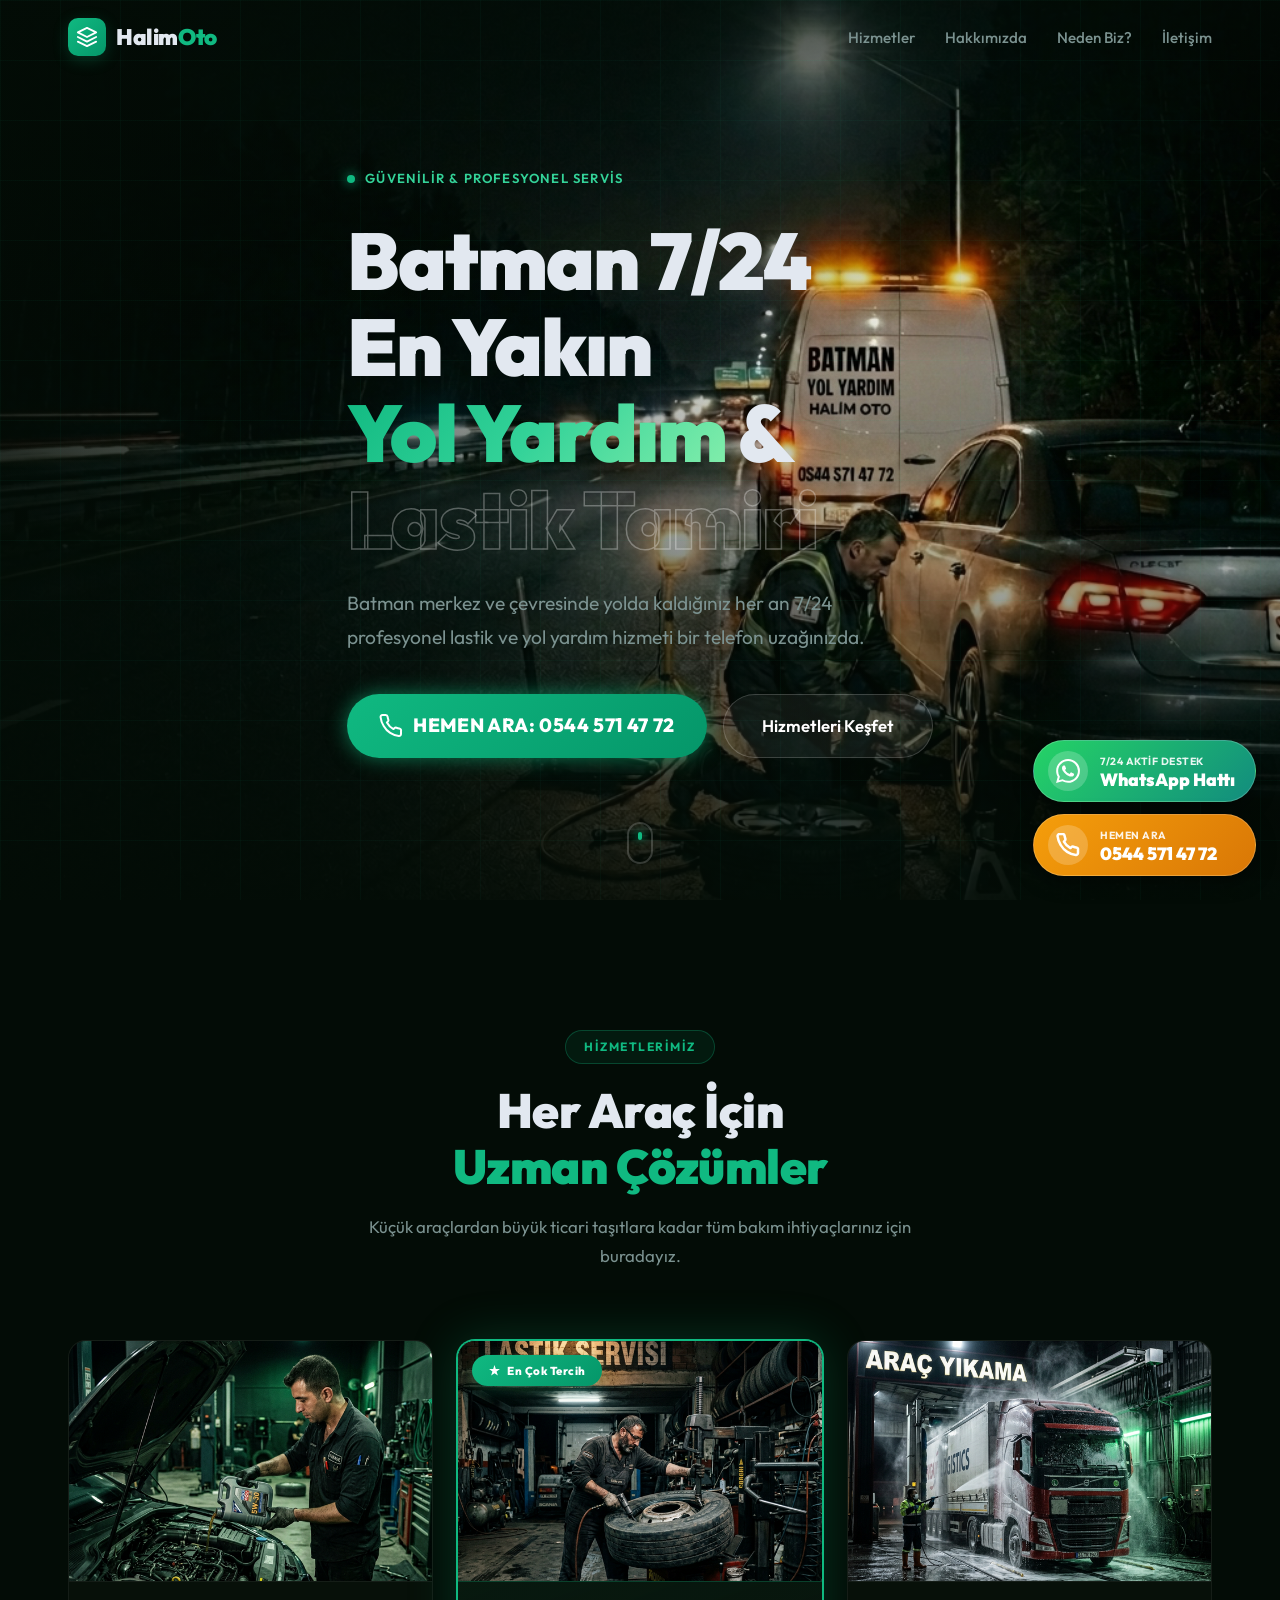
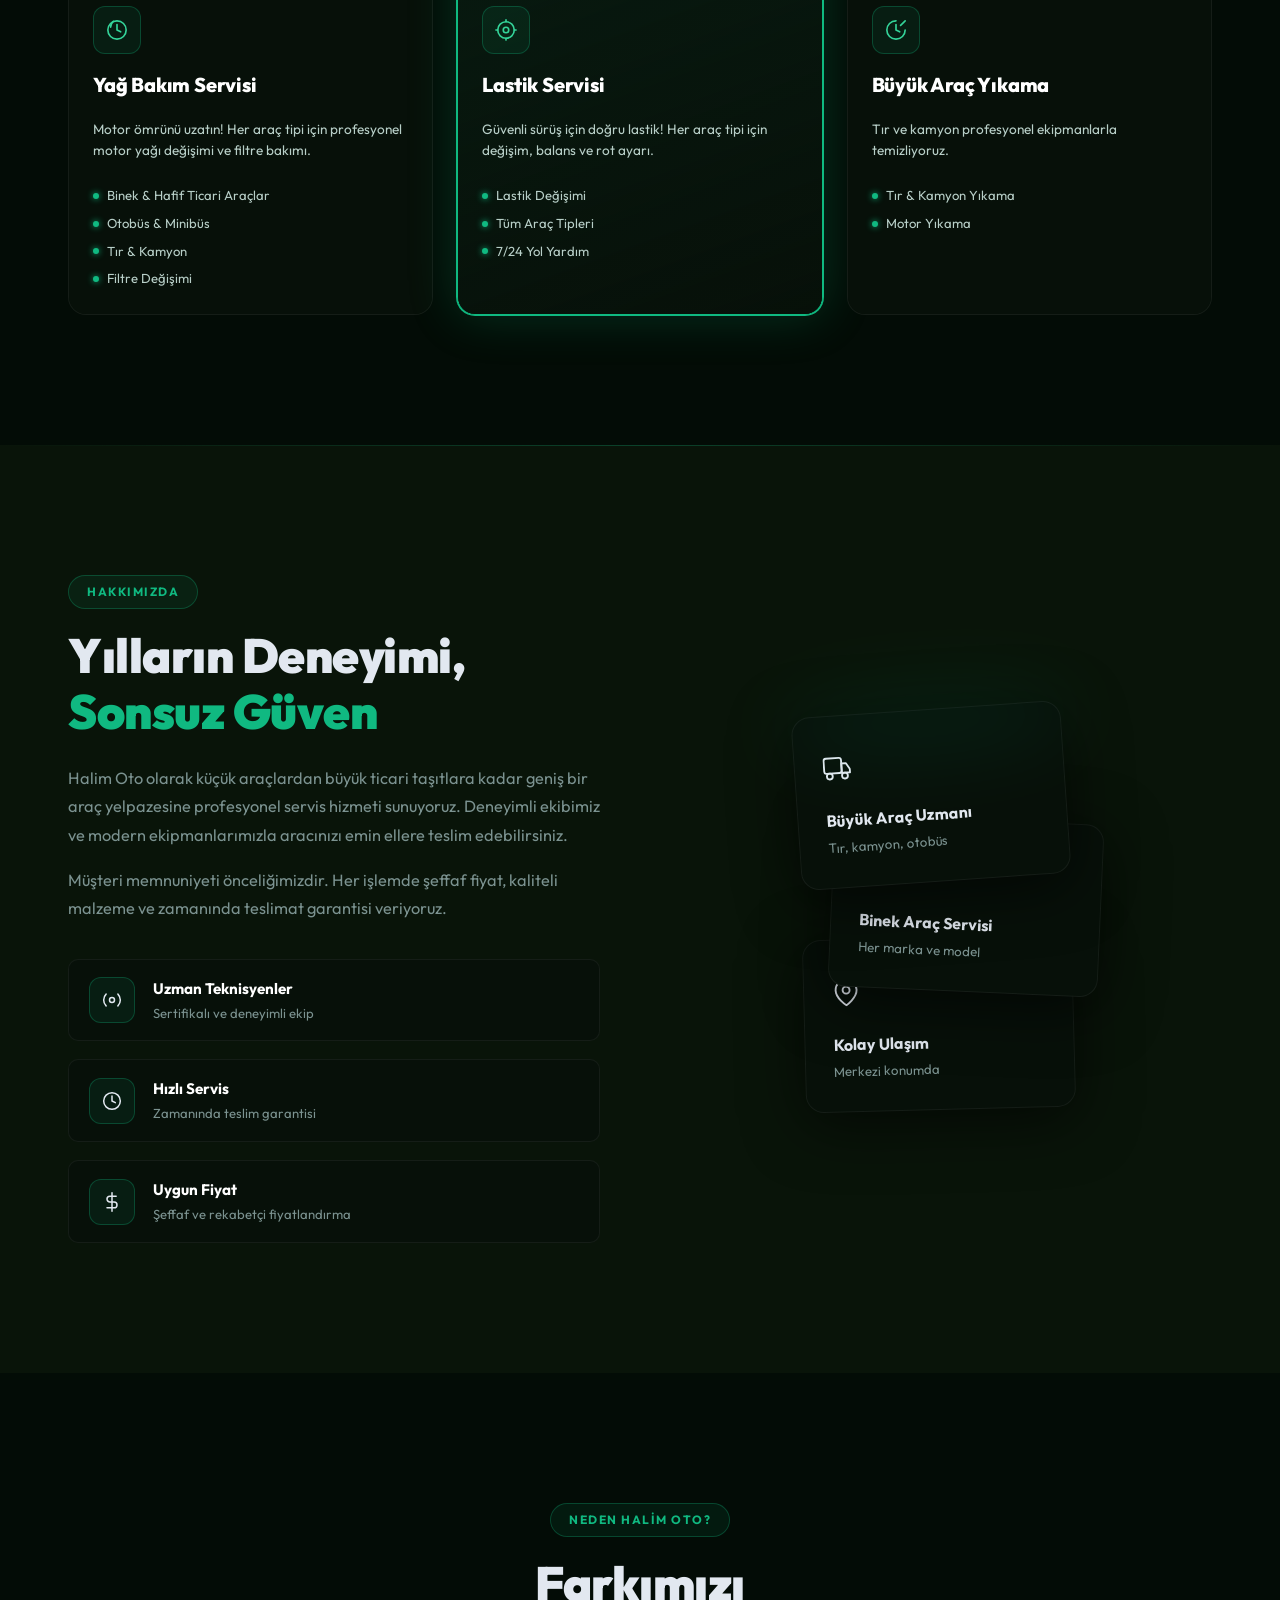
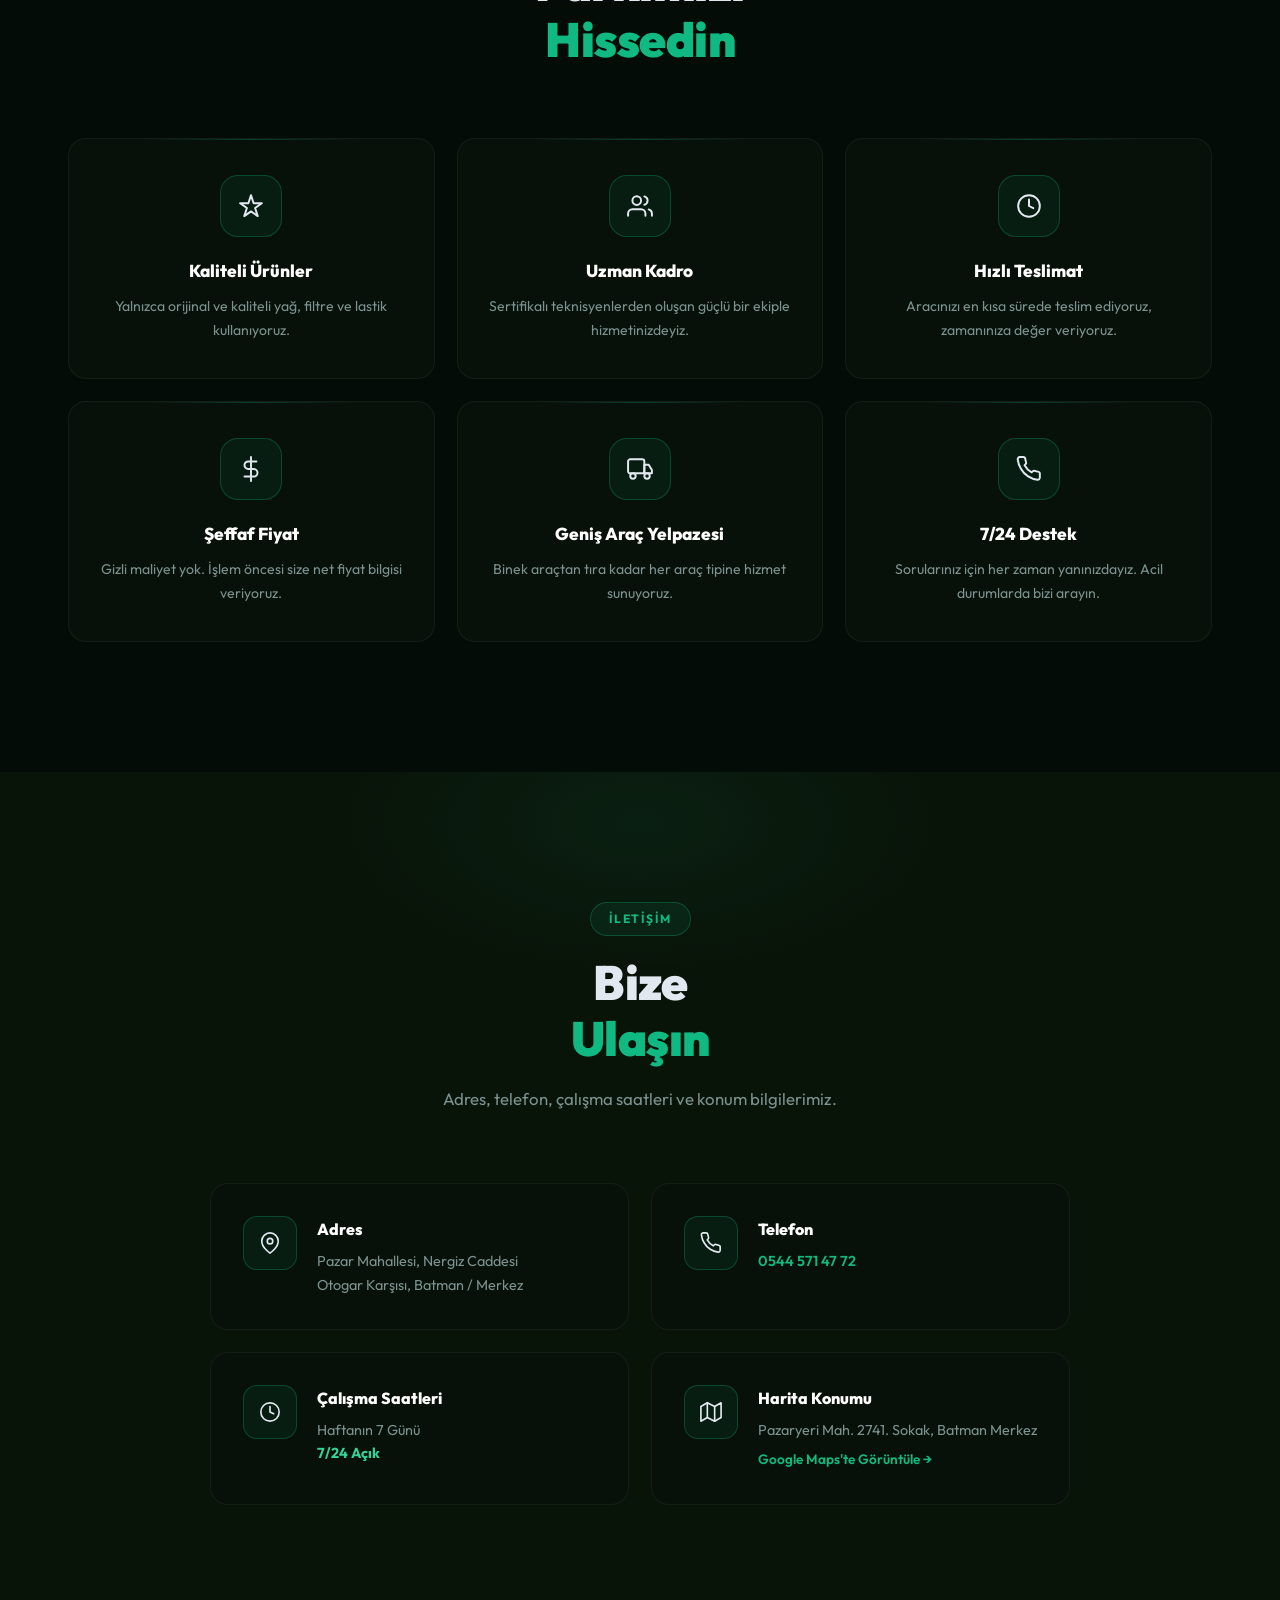
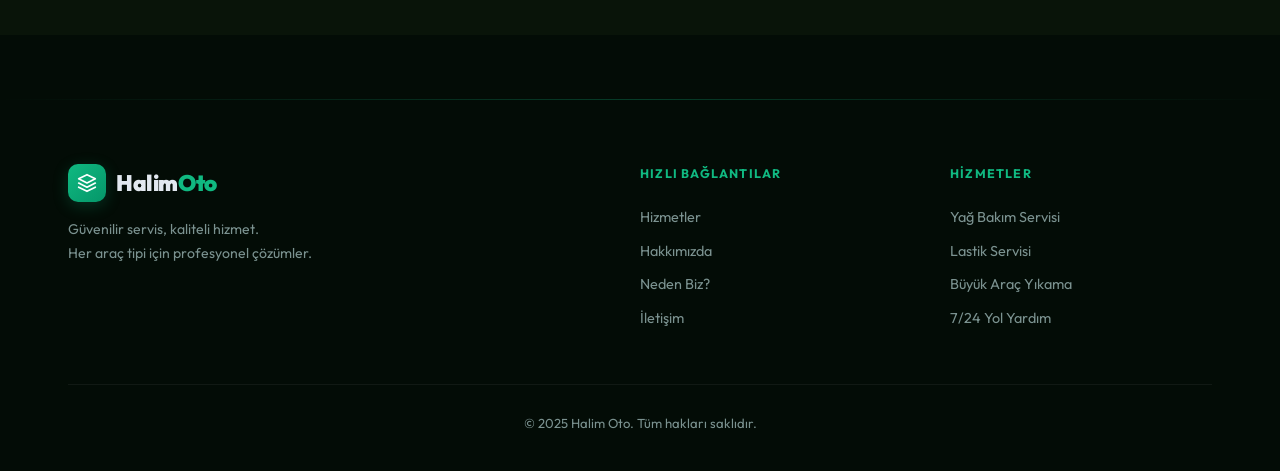
==== commit caea1a7d: "fix: Arabanın kapısındaki hata düzeltildi" ====
--- a/index.html
+++ b/index.html
@@ -11,7 +11,7 @@
   <link rel="preconnect" href="https://fonts.gstatic.com" crossorigin />
   <link href="https://fonts.googleapis.com/css2?family=Outfit:wght@300;400;500;600;700;800;900&display=swap"
     rel="stylesheet" />
-  <link rel="stylesheet" href="style.css?v=5" />
+  <link rel="stylesheet" href="style.css?v=6" />
 </head>
 
 <body>
--- a/style.css
+++ b/style.css
@@ -333,7 +333,7 @@
 .hero-bg-wrap {
   position: absolute;
   inset: 0;
-  background-image: url('hero_bg.png?v=5');
+  background-image: url('hero_bg.png?v=6');
   background-size: cover;
   background-position: center;
 }
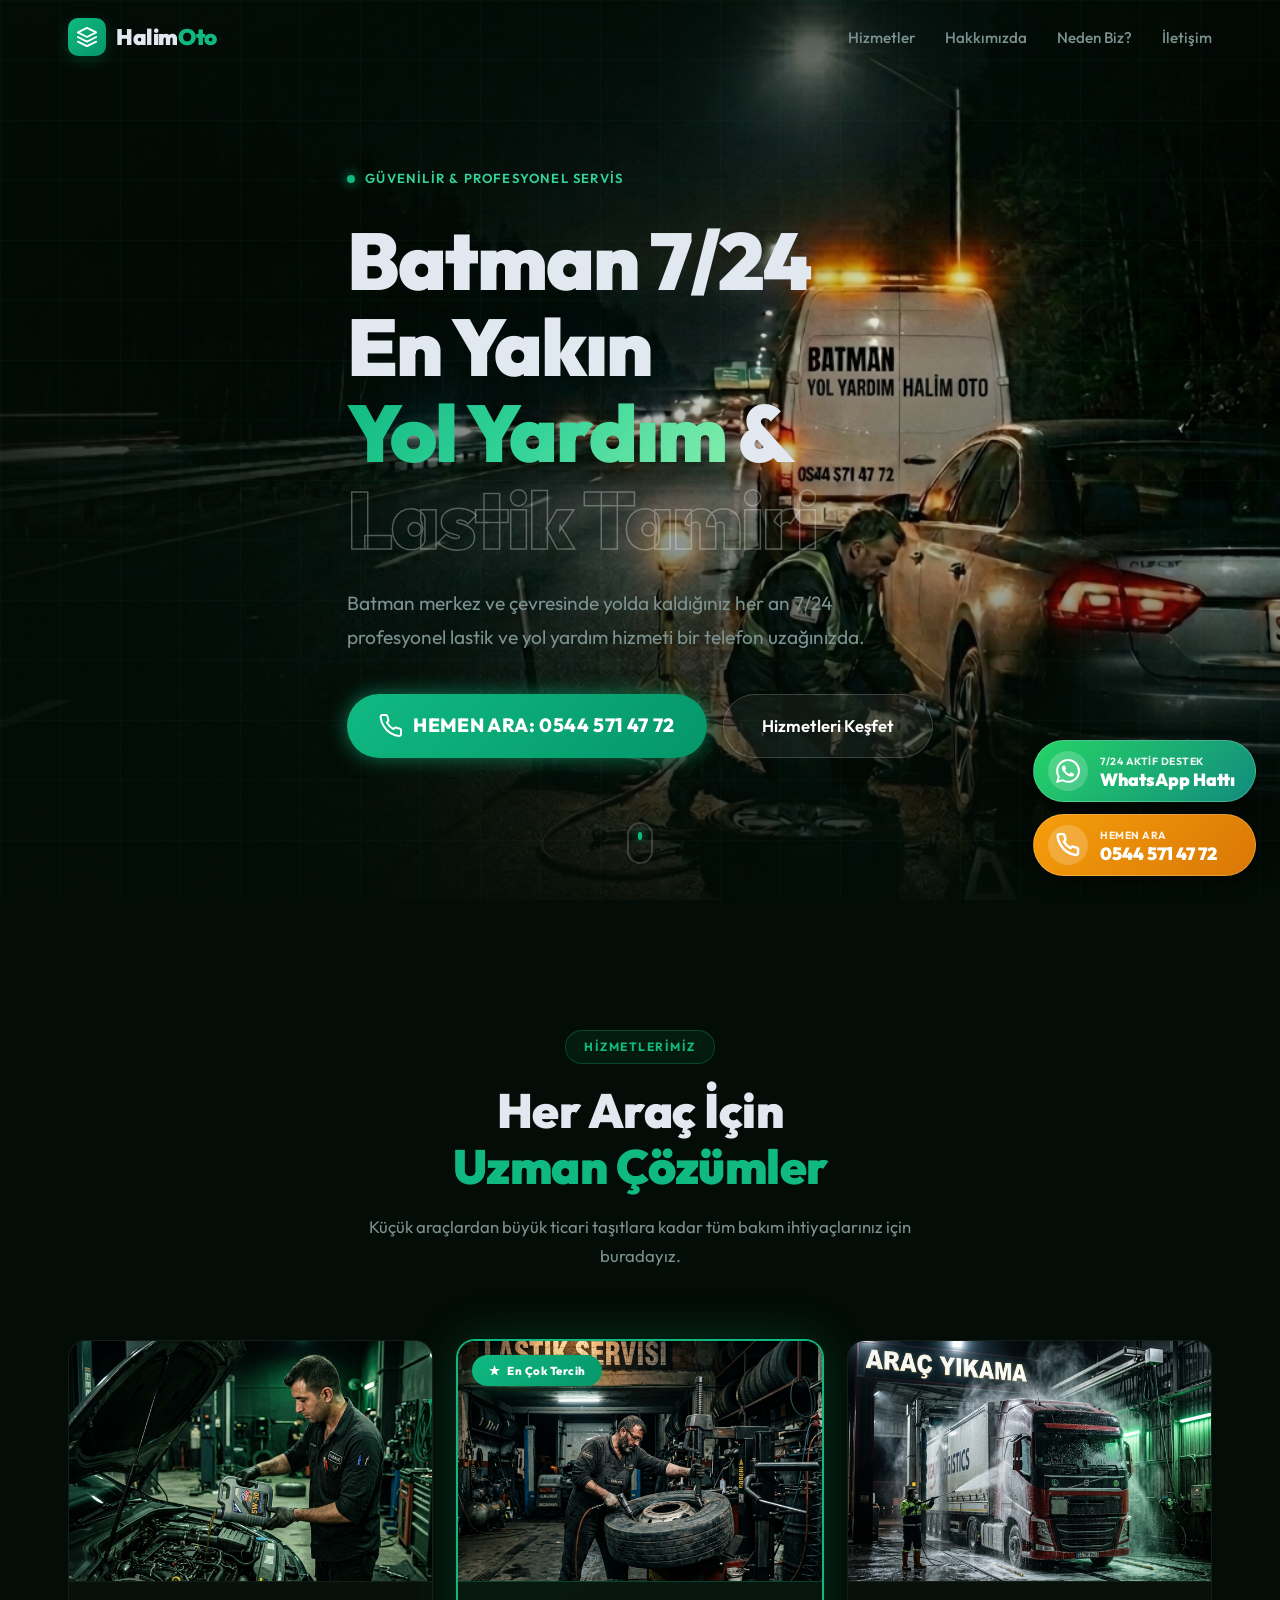
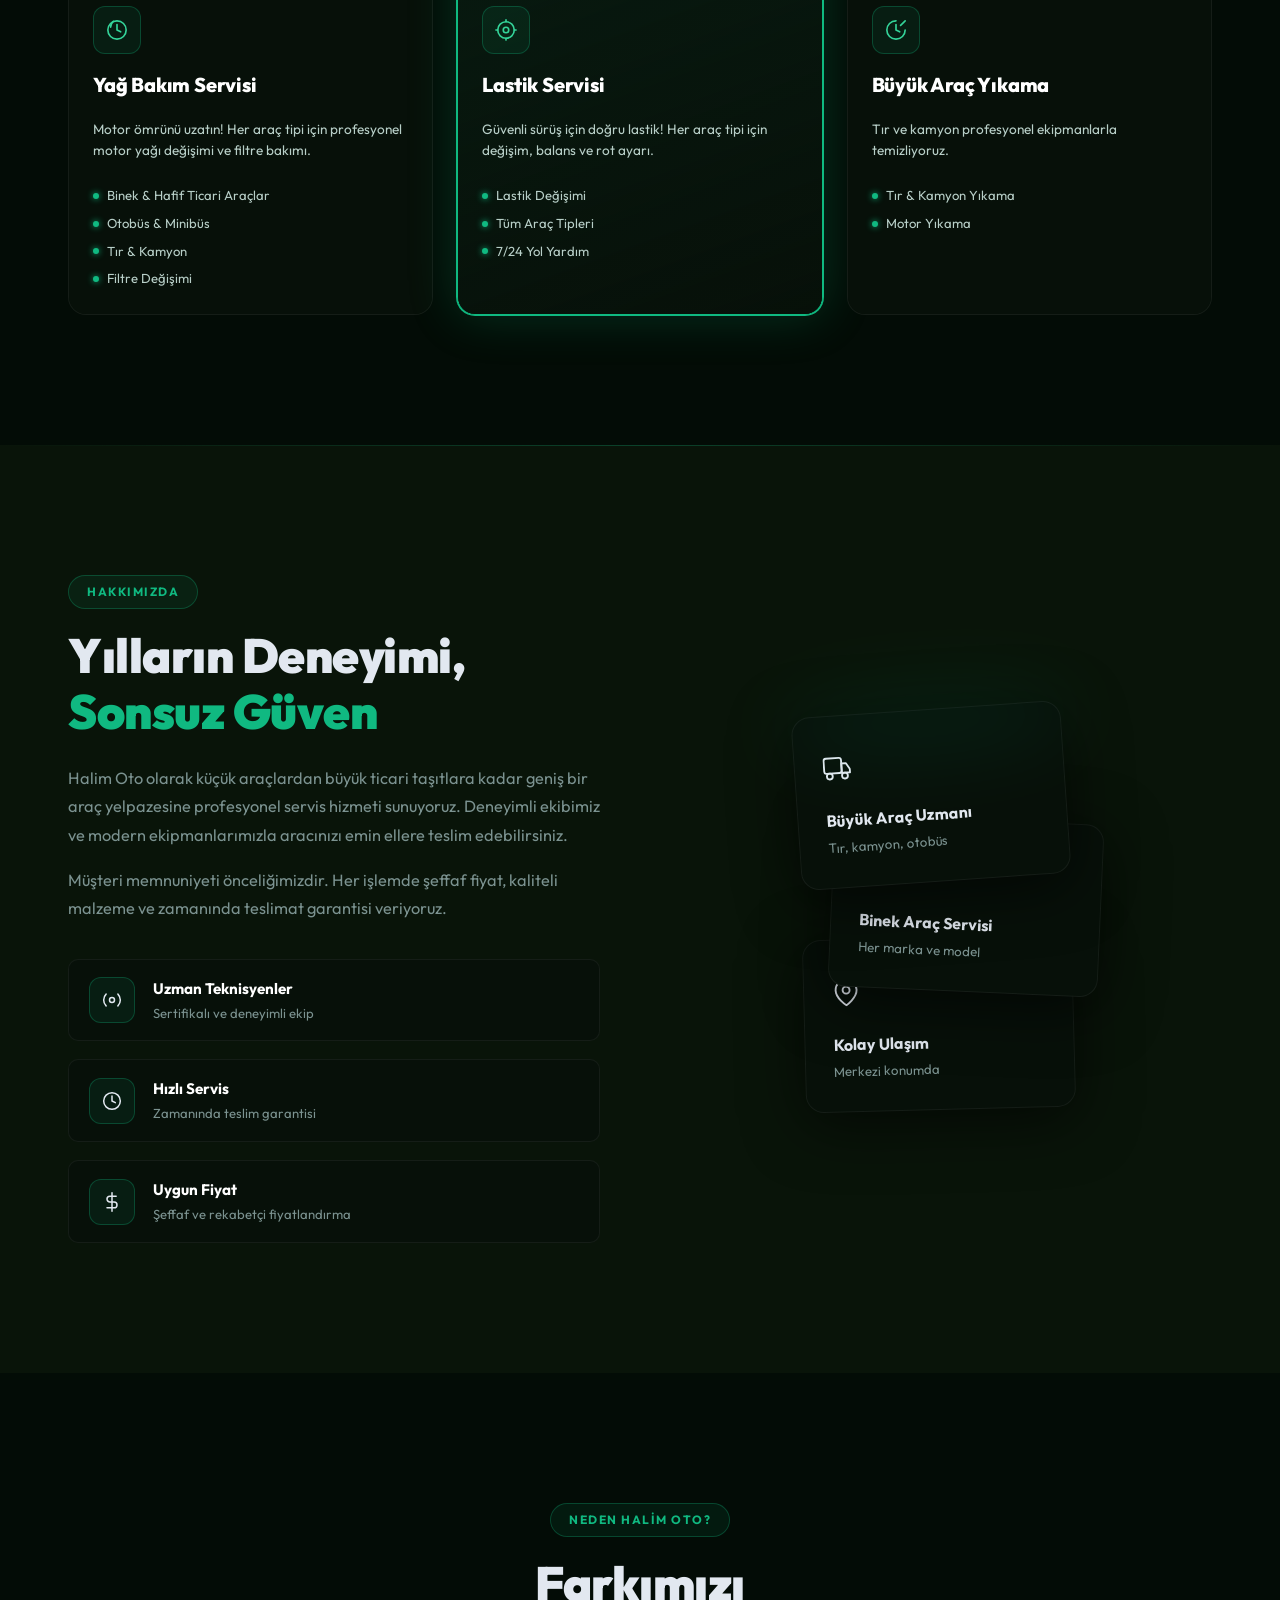
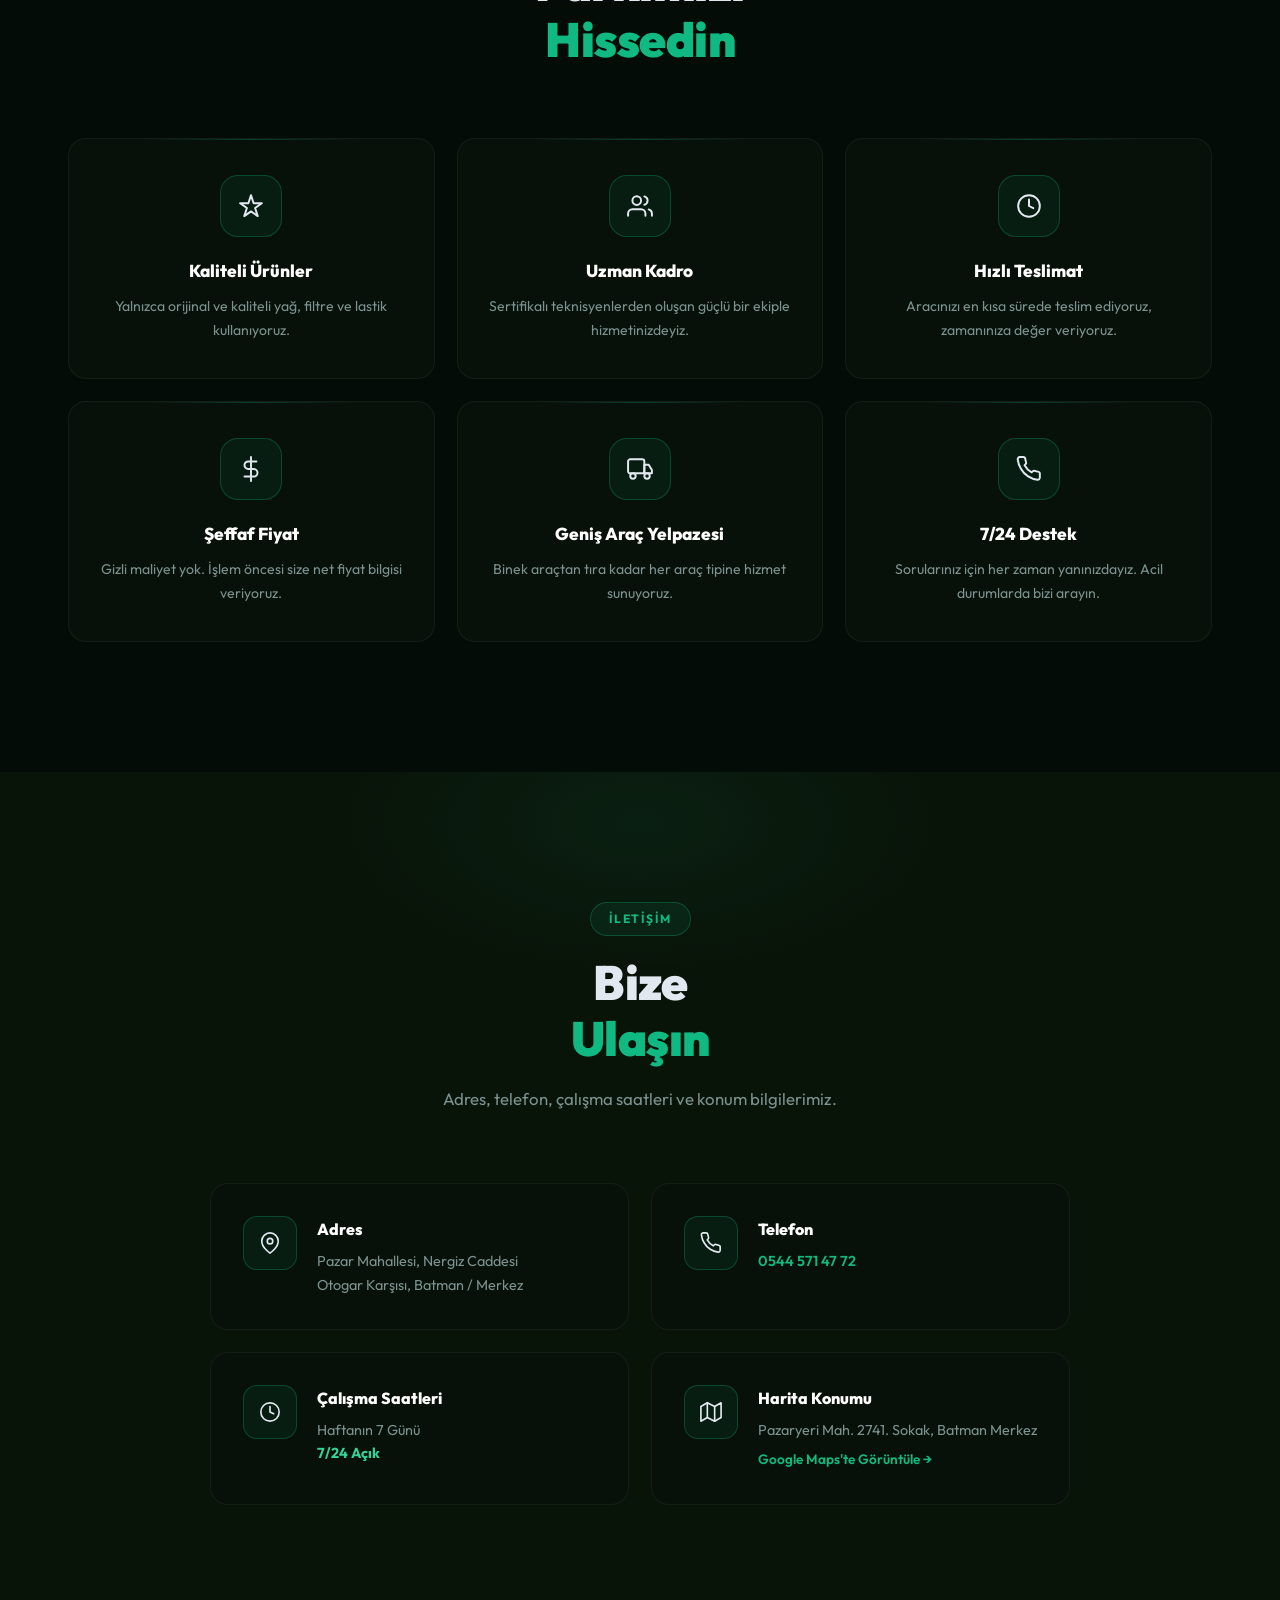
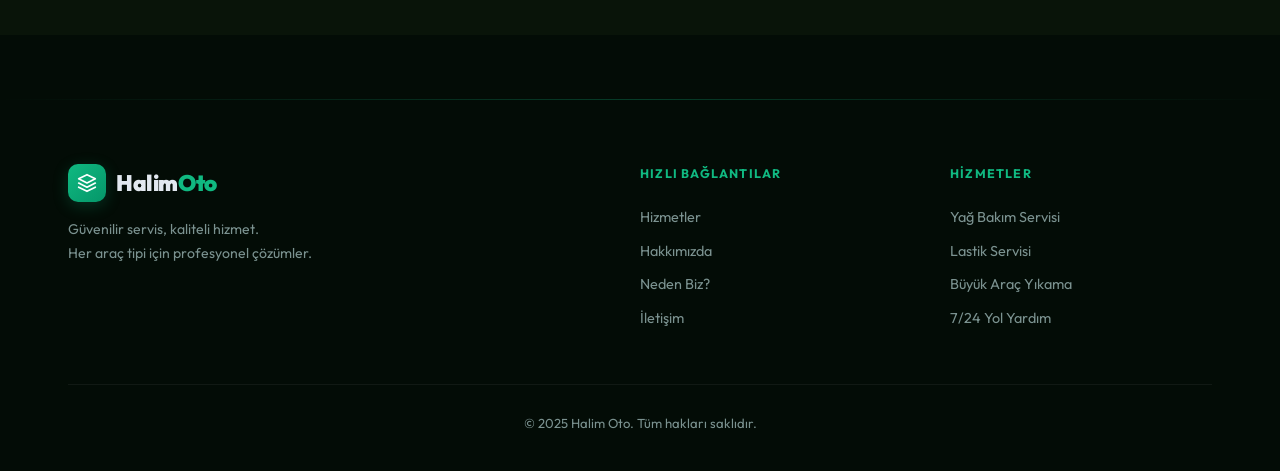
==== commit 1c61a578: "fix: Arabanın üzerindeki yazı yatay hizalandı ve rakam düzeltildi" ====
--- a/index.html
+++ b/index.html
@@ -11,7 +11,7 @@
   <link rel="preconnect" href="https://fonts.gstatic.com" crossorigin />
   <link href="https://fonts.googleapis.com/css2?family=Outfit:wght@300;400;500;600;700;800;900&display=swap"
     rel="stylesheet" />
-  <link rel="stylesheet" href="style.css?v=6" />
+  <link rel="stylesheet" href="style.css?v=7" />
 </head>
 
 <body>
--- a/style.css
+++ b/style.css
@@ -333,7 +333,7 @@
 .hero-bg-wrap {
   position: absolute;
   inset: 0;
-  background-image: url('hero_bg.png?v=6');
+  background-image: url('hero_bg.png?v=7');
   background-size: cover;
   background-position: center;
 }
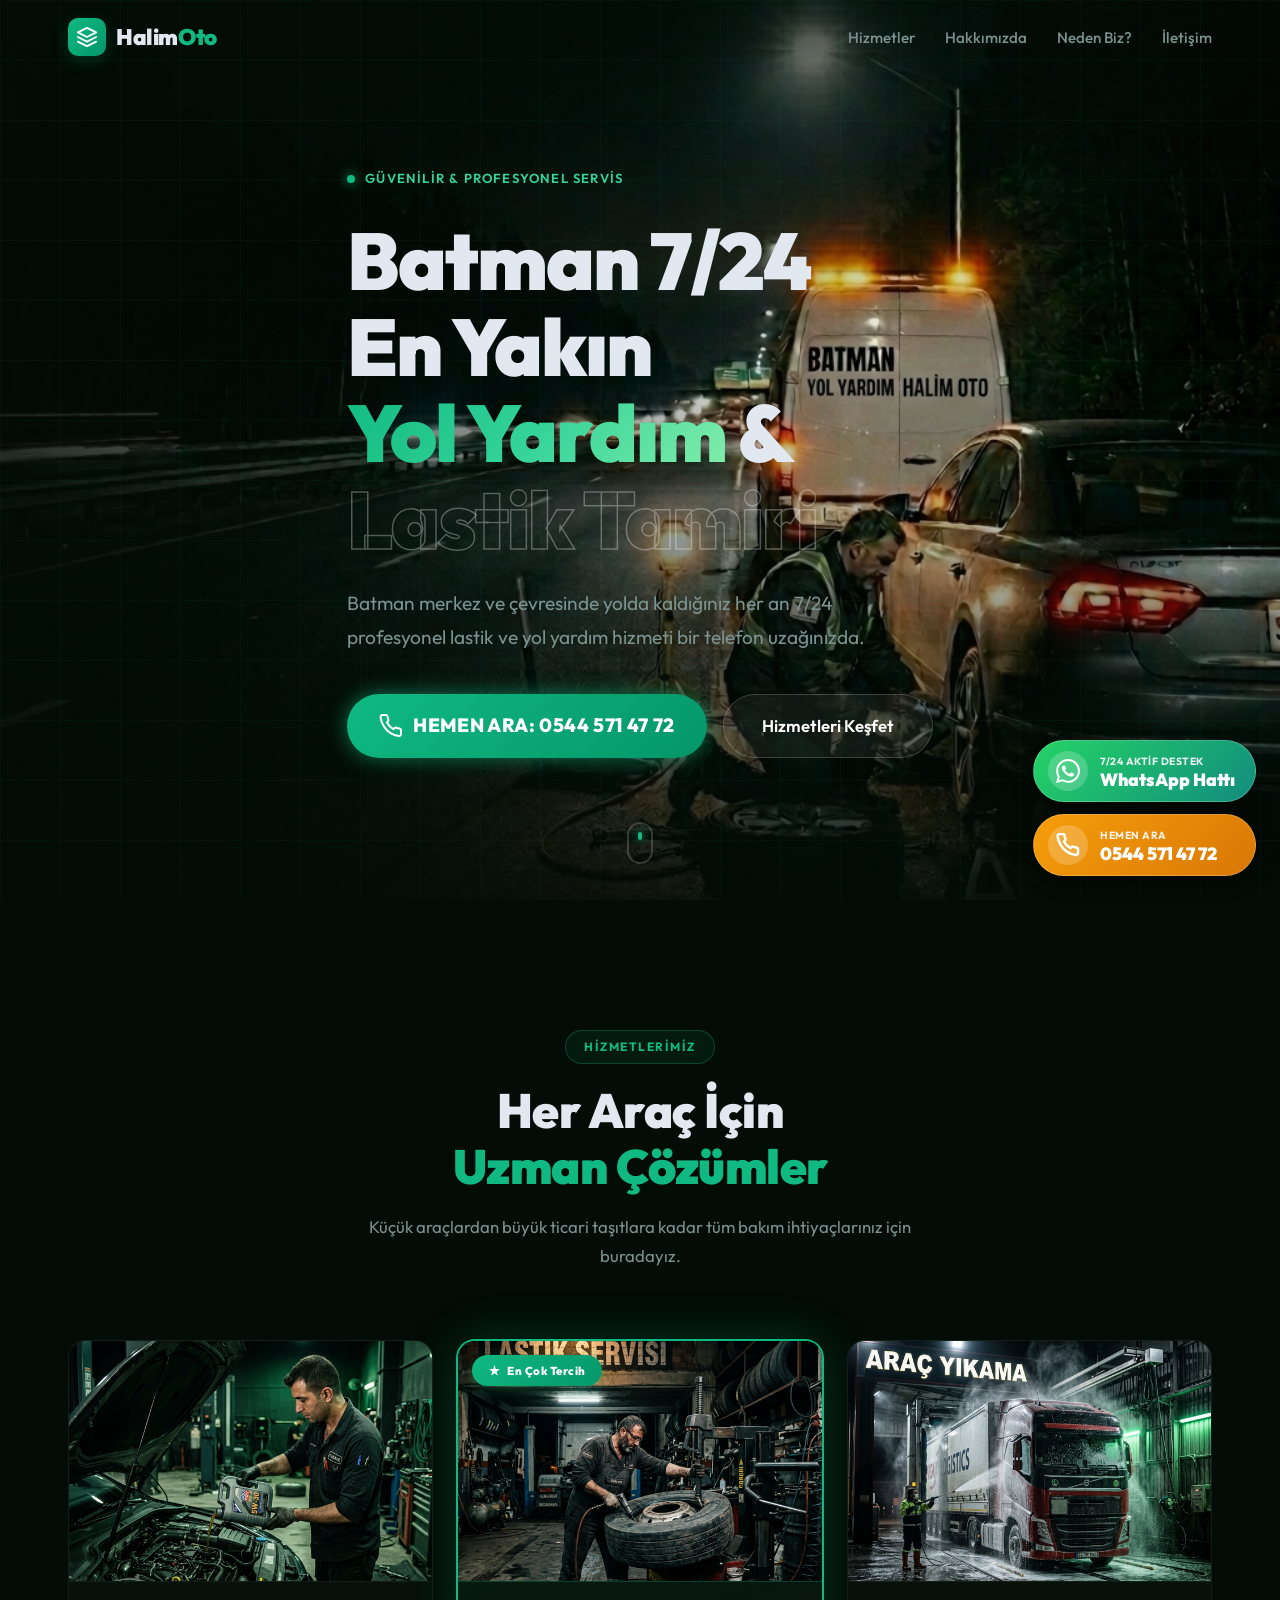
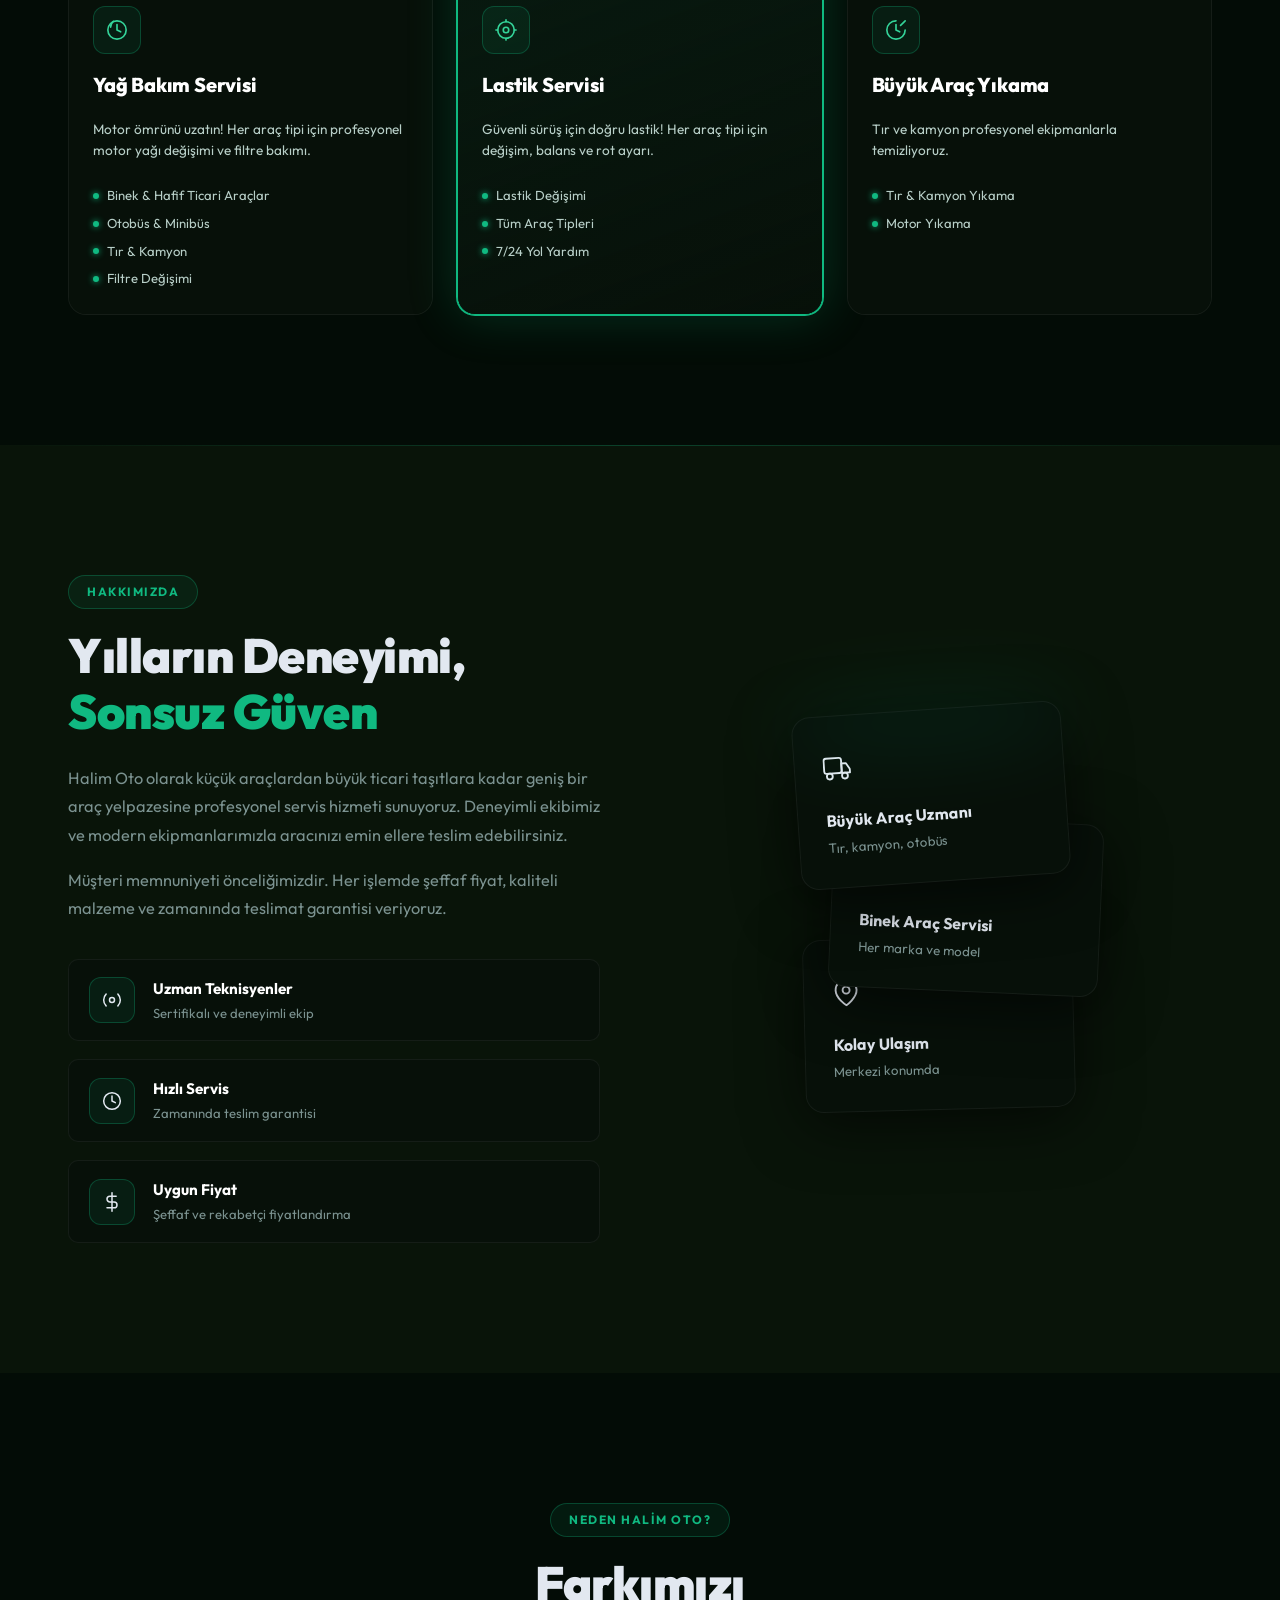
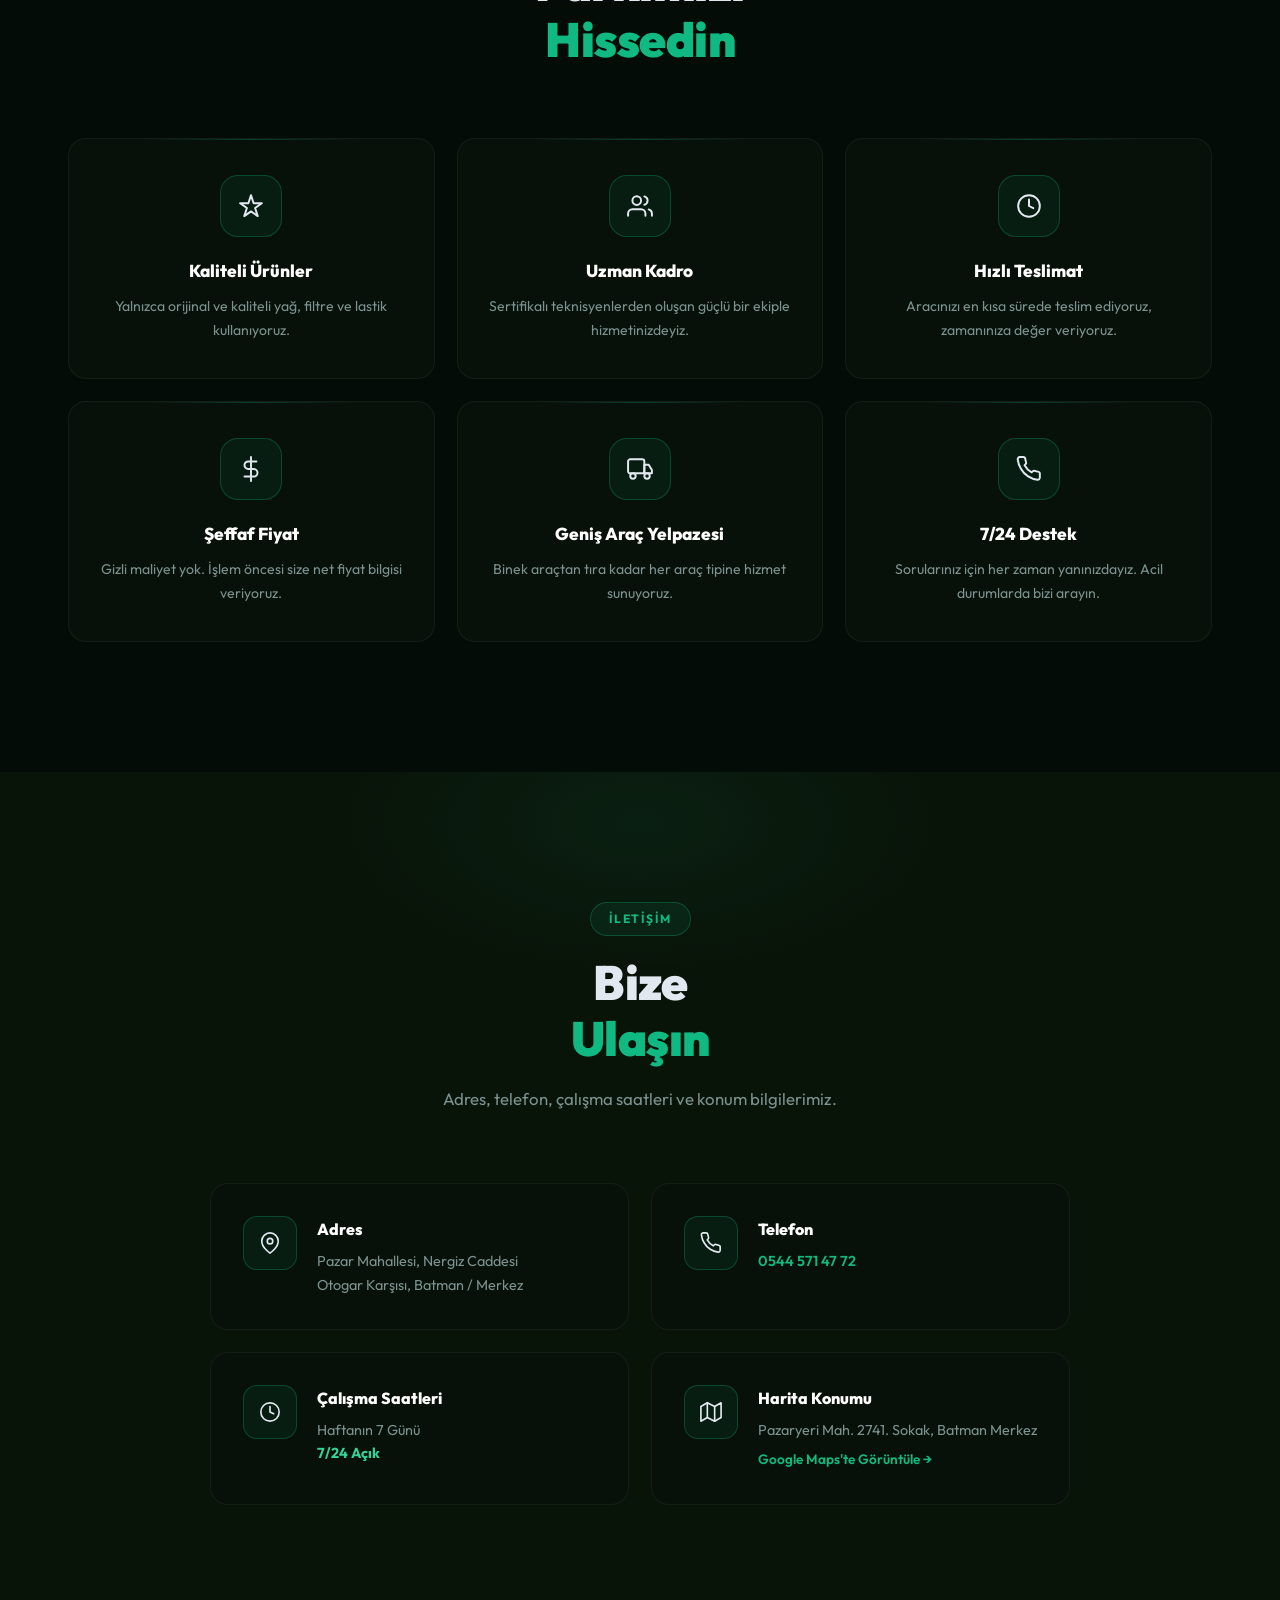
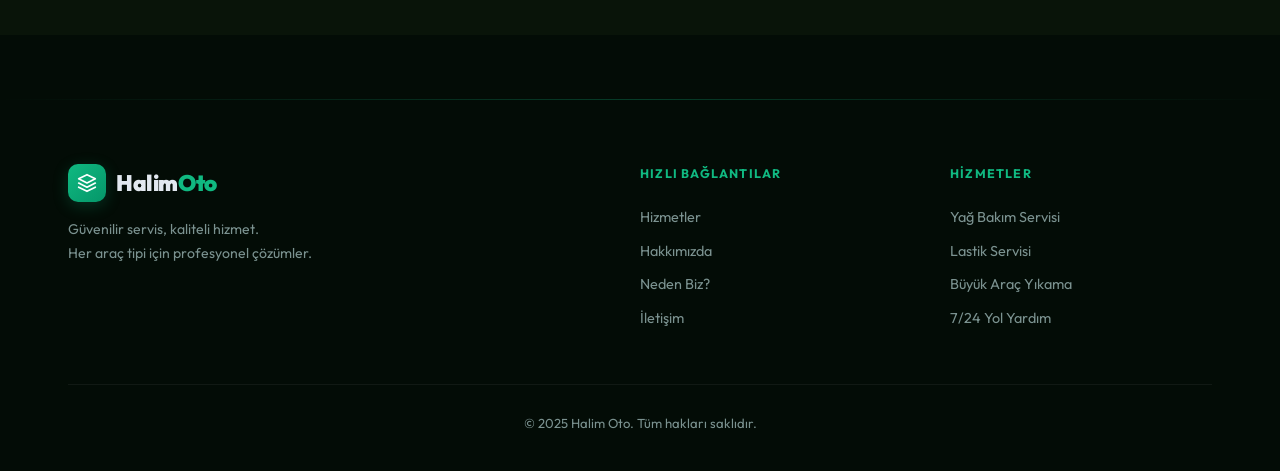
==== commit e16f149c: "fix: Arabanın üzerindeki hatalı yazılan telefon numarası kaldırıldı" ====
--- a/index.html
+++ b/index.html
@@ -11,7 +11,7 @@
   <link rel="preconnect" href="https://fonts.gstatic.com" crossorigin />
   <link href="https://fonts.googleapis.com/css2?family=Outfit:wght@300;400;500;600;700;800;900&display=swap"
     rel="stylesheet" />
-  <link rel="stylesheet" href="style.css?v=7" />
+  <link rel="stylesheet" href="style.css?v=8" />
 </head>
 
 <body>
--- a/style.css
+++ b/style.css
@@ -333,7 +333,7 @@
 .hero-bg-wrap {
   position: absolute;
   inset: 0;
-  background-image: url('hero_bg.png?v=7');
+  background-image: url('hero_bg.png?v=8');
   background-size: cover;
   background-position: center;
 }
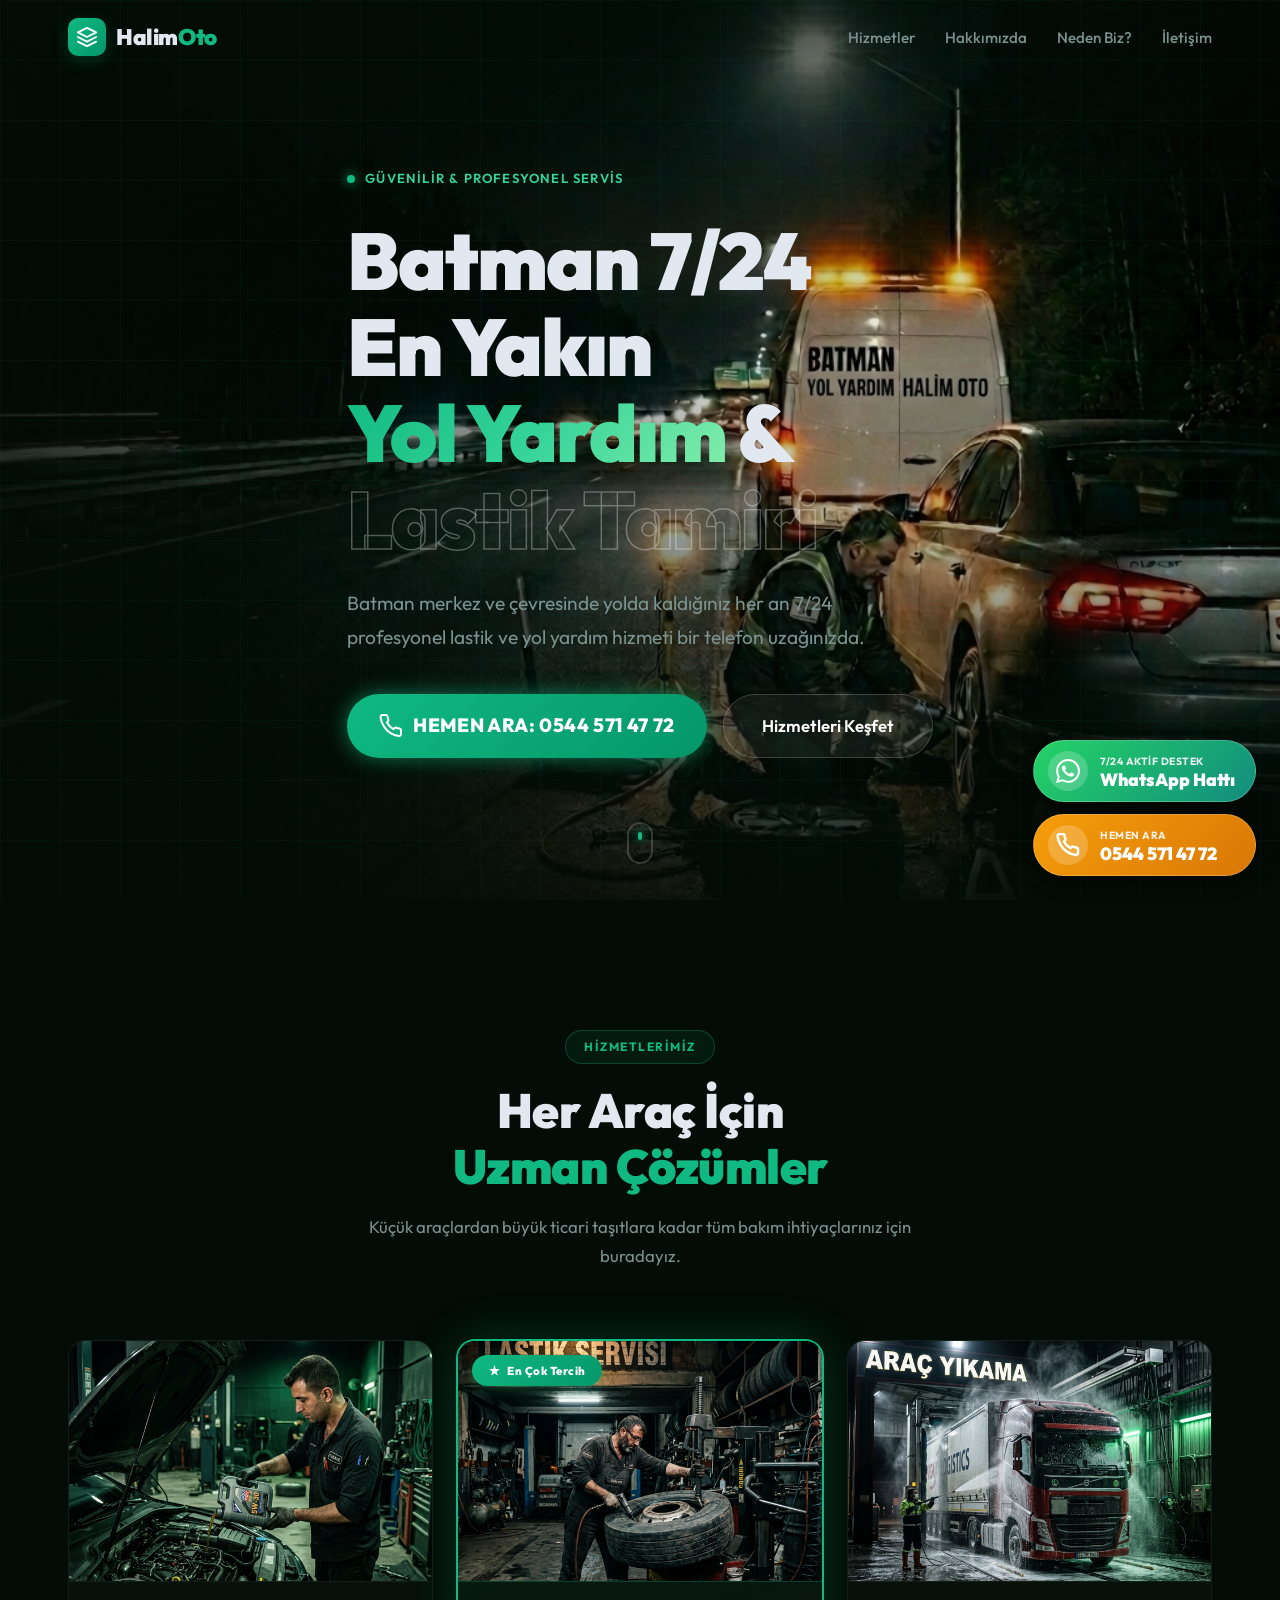
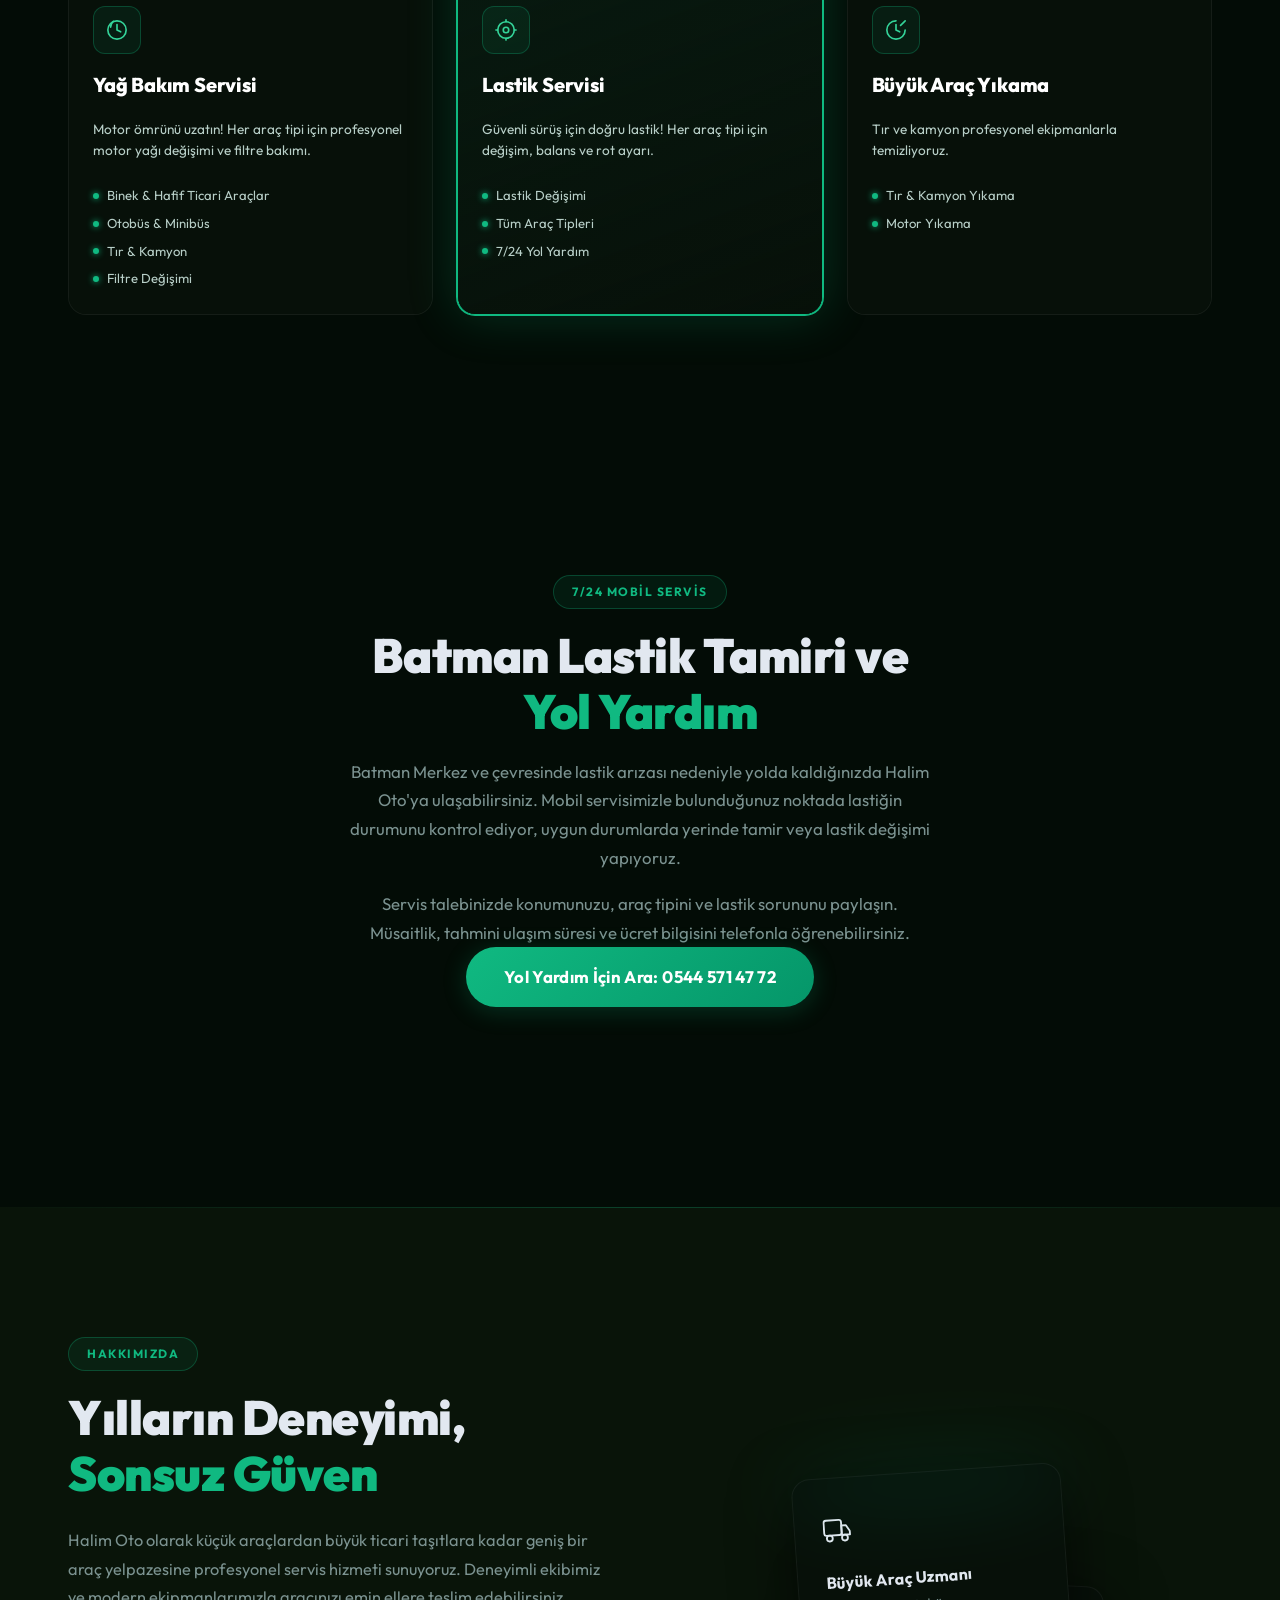
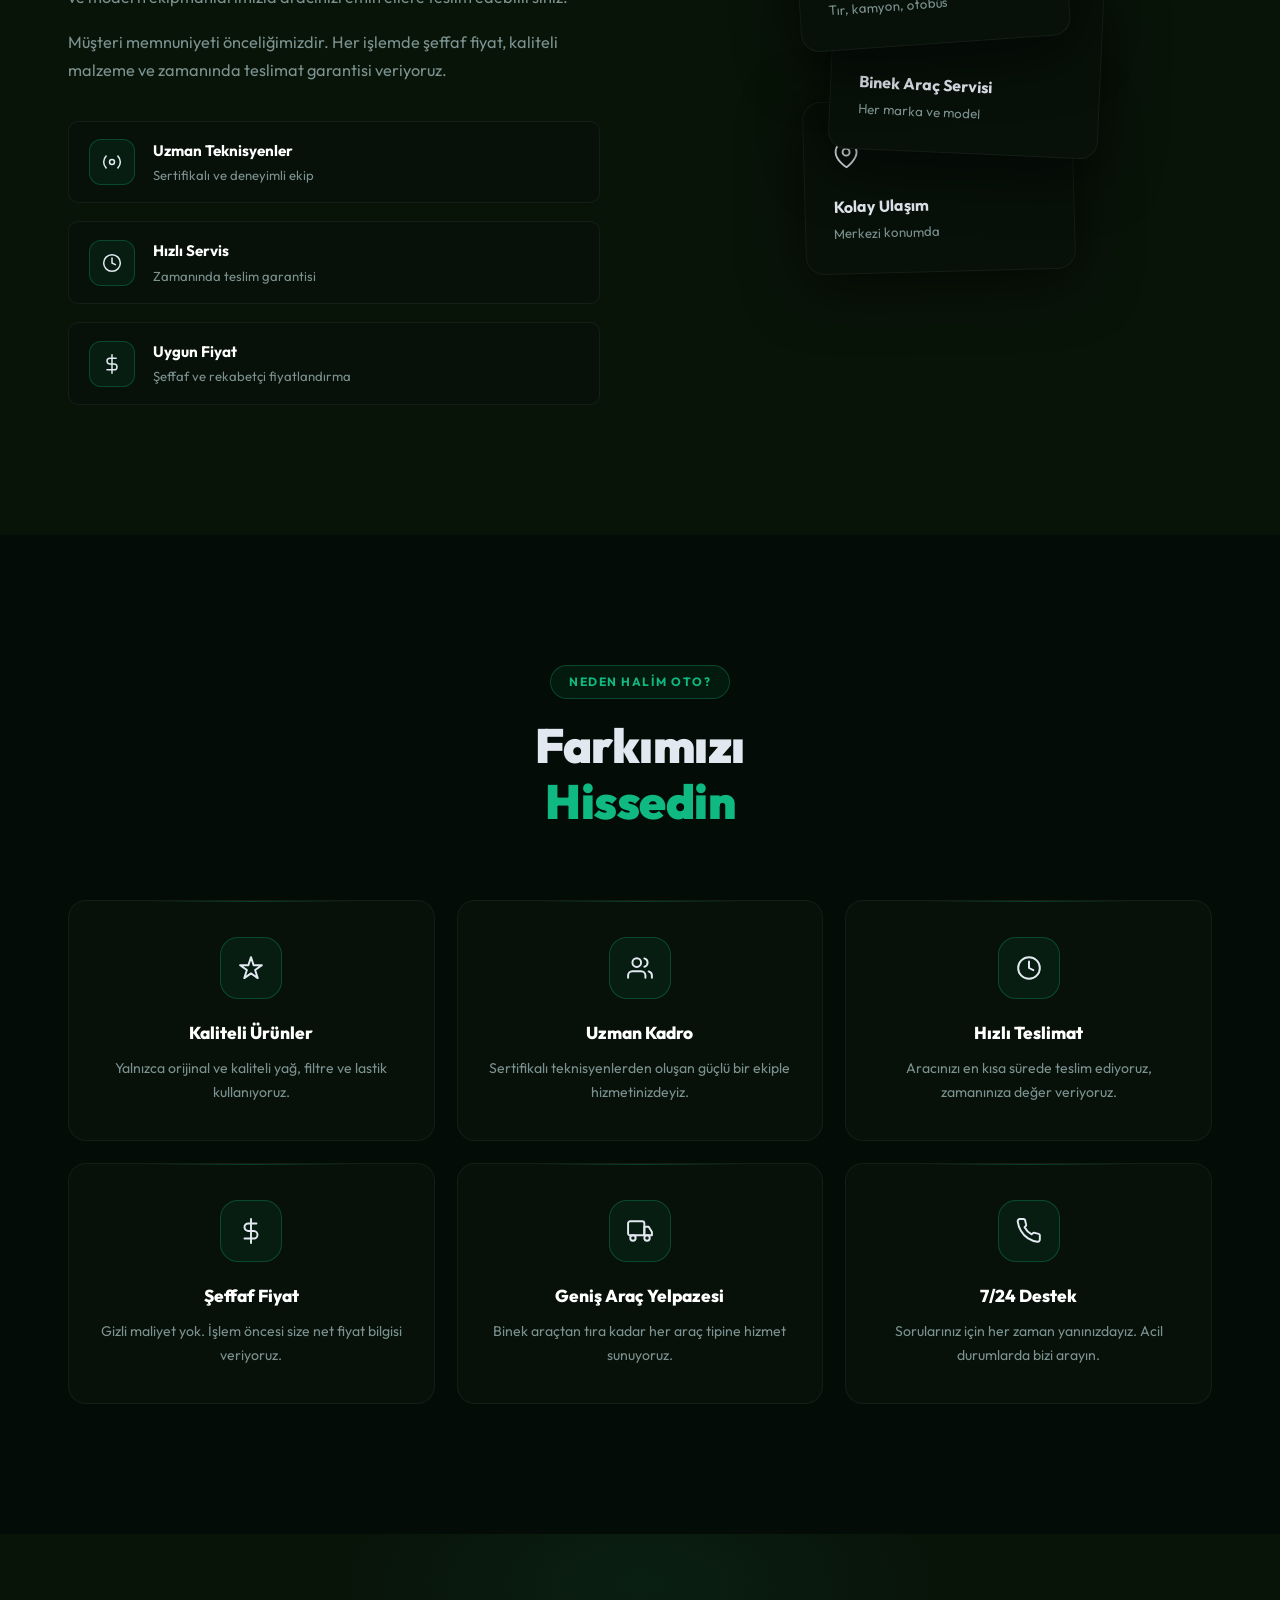
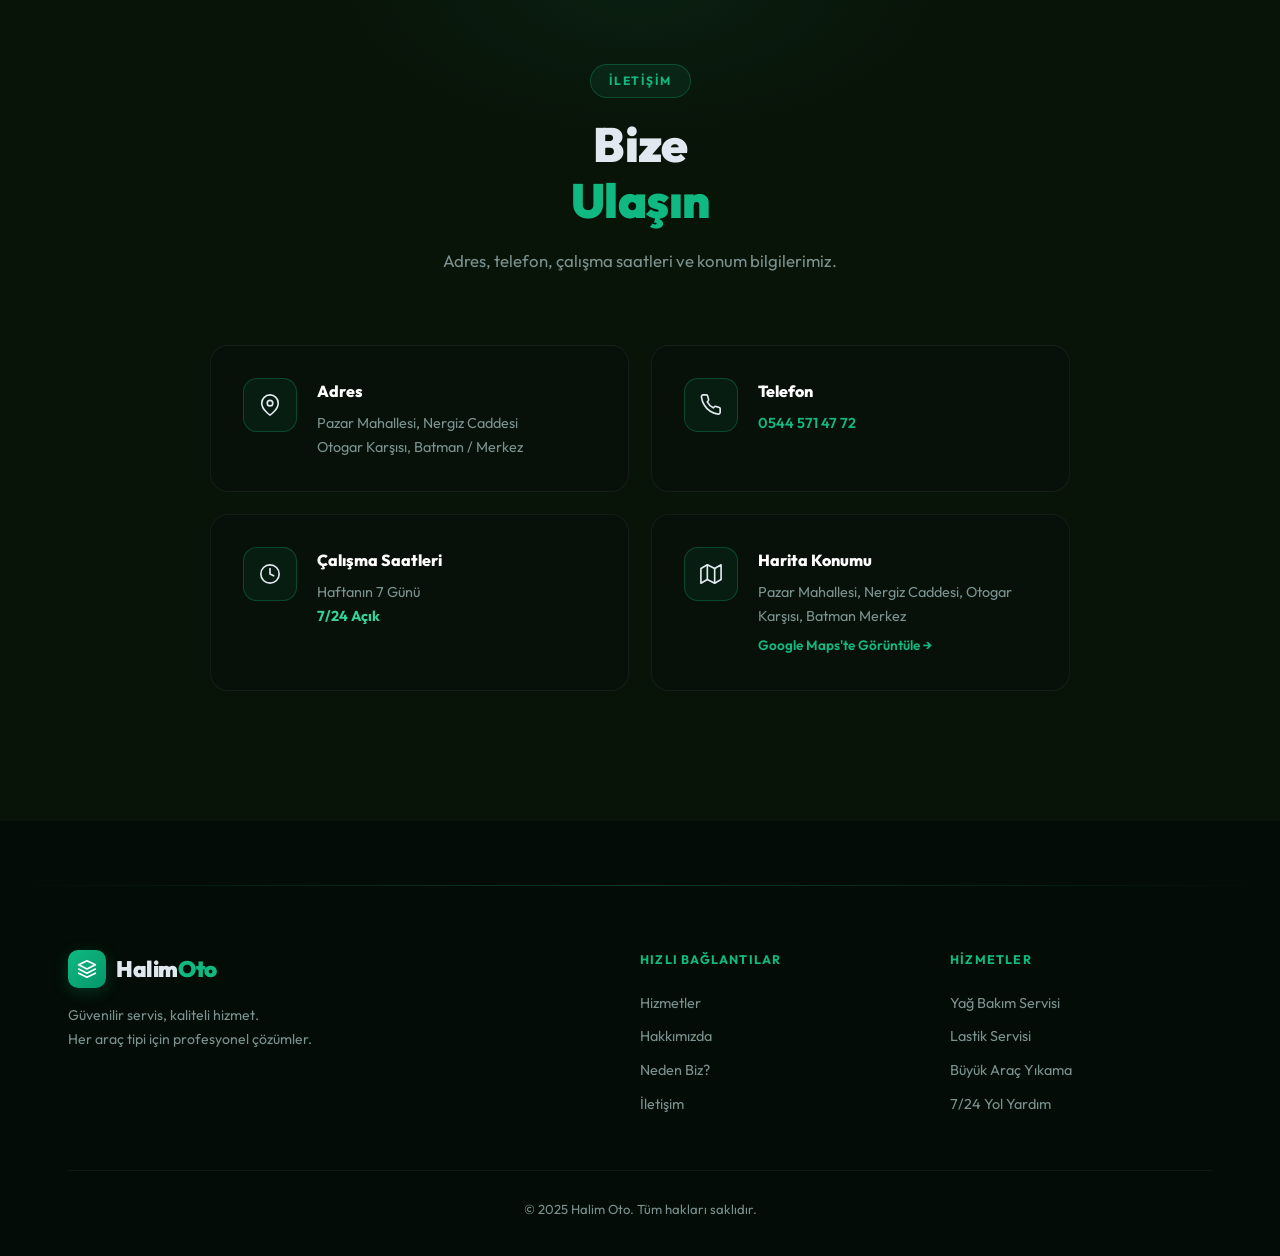
==== commit 8fa0ceed: "Improve local service information and fix navigation" ====
--- a/index.html
+++ b/index.html
@@ -4,9 +4,10 @@
 <head>
   <meta charset="UTF-8" />
   <meta name="viewport" content="width=device-width, initial-scale=1.0" />
-  <title>Halim Oto – Yağ Bakım | Lastik | Araç Yıkama</title>
+  <title>Batman Lastik Tamiri ve 7/24 Yol Yardım | Halim Oto</title>
   <meta name="description"
-    content="Halim Oto: Küçük araç, otobüs, tır ve kamyon için profesyonel yağ bakımı, lastik değişimi ve büyük araç yıkama hizmetleri." />
+    content="Batman Merkez'de Halim Oto: 7/24 mobil lastik tamiri ve yol yardım, lastik değişimi ve balans hizmetleri. Servis için 0544 571 47 72." />
+  <link rel="canonical" href="https://halimotolastik.com/" />
   <link rel="preconnect" href="https://fonts.googleapis.com" />
   <link rel="preconnect" href="https://fonts.gstatic.com" crossorigin />
   <link href="https://fonts.googleapis.com/css2?family=Outfit:wght@300;400;500;600;700;800;900&display=swap"
@@ -176,6 +177,18 @@
   </section>
 
   <!-- ======== HAKKIMIZDA ======== -->
+  <section class="services" id="yol-yardim" aria-labelledby="yol-yardim-title">
+    <div class="container">
+      <div class="section-header reveal">
+        <span class="section-tag">7/24 Mobil Servis</span>
+        <h2 class="section-title" id="yol-yardim-title">Batman Lastik Tamiri ve<br /><span class="accent">Yol Yardım</span></h2>
+        <p class="section-desc">Batman Merkez ve çevresinde lastik arızası nedeniyle yolda kaldığınızda Halim Oto'ya ulaşabilirsiniz. Mobil servisimizle bulunduğunuz noktada lastiğin durumunu kontrol ediyor, uygun durumlarda yerinde tamir veya lastik değişimi yapıyoruz.</p>
+        <p class="section-desc">Servis talebinizde konumunuzu, araç tipini ve lastik sorununu paylaşın. Müsaitlik, tahmini ulaşım süresi ve ücret bilgisini telefonla öğrenebilirsiniz.</p>
+        <a href="tel:+905445714772" class="btn-primary btn-lg">Yol Yardım İçin Ara: 0544 571 47 72</a>
+      </div>
+    </div>
+  </section>
+
   <section class="about" id="hakkimizda">
     <div class="about-accent-line"></div>
     <div class="container">
@@ -415,8 +428,8 @@
             </svg></div>
           <div class="info-content">
             <strong>Harita Konumu</strong>
-            <p>Pazaryeri Mah. 2741. Sokak, Batman Merkez<br />
-              <a href="https://www.google.com/maps/search/Halim+Oto+Yikama+Batman" target="_blank"
+            <p>Pazar Mahallesi, Nergiz Caddesi, Otogar Karşısı, Batman Merkez<br />
+              <a href="https://www.google.com/maps?cid=8878251393410901989" target="_blank" rel="noopener noreferrer"
                 class="map-link">Google Maps'te Görüntüle →</a>
             </p>
           </div>
@@ -454,7 +467,7 @@
           <a href="#service-yag">Yağ Bakım Servisi</a>
           <a href="#service-lastik">Lastik Servisi</a>
           <a href="#service-yikama">Büyük Araç Yıkama</a>
-          <a href="#7/24 yol-yardım">7/24 Yol Yardım</a>
+          <a href="#yol-yardim">7/24 Yol Yardım</a>
         </div>
       </div>
       <div class="footer-bottom">
@@ -493,4 +506,4 @@
   <script src="script.js"></script>
 </body>
 
-</html>+</html>
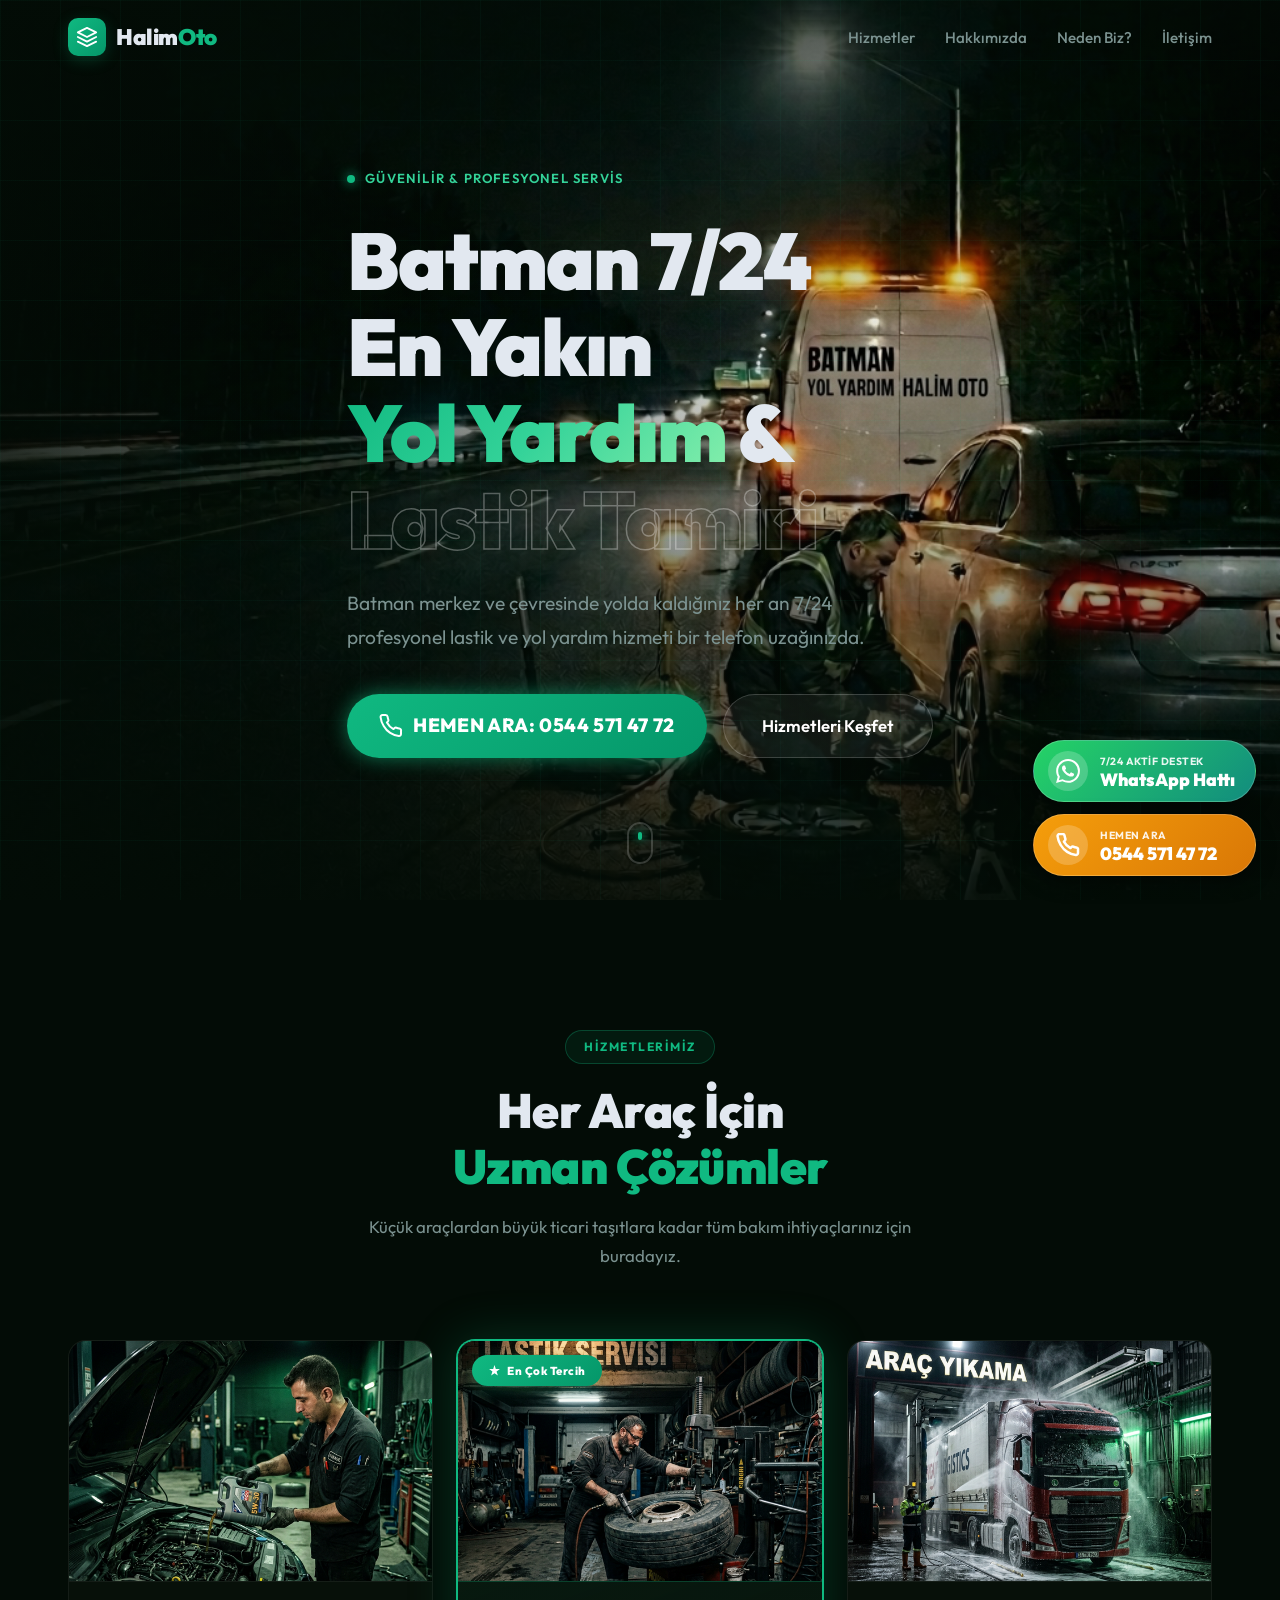
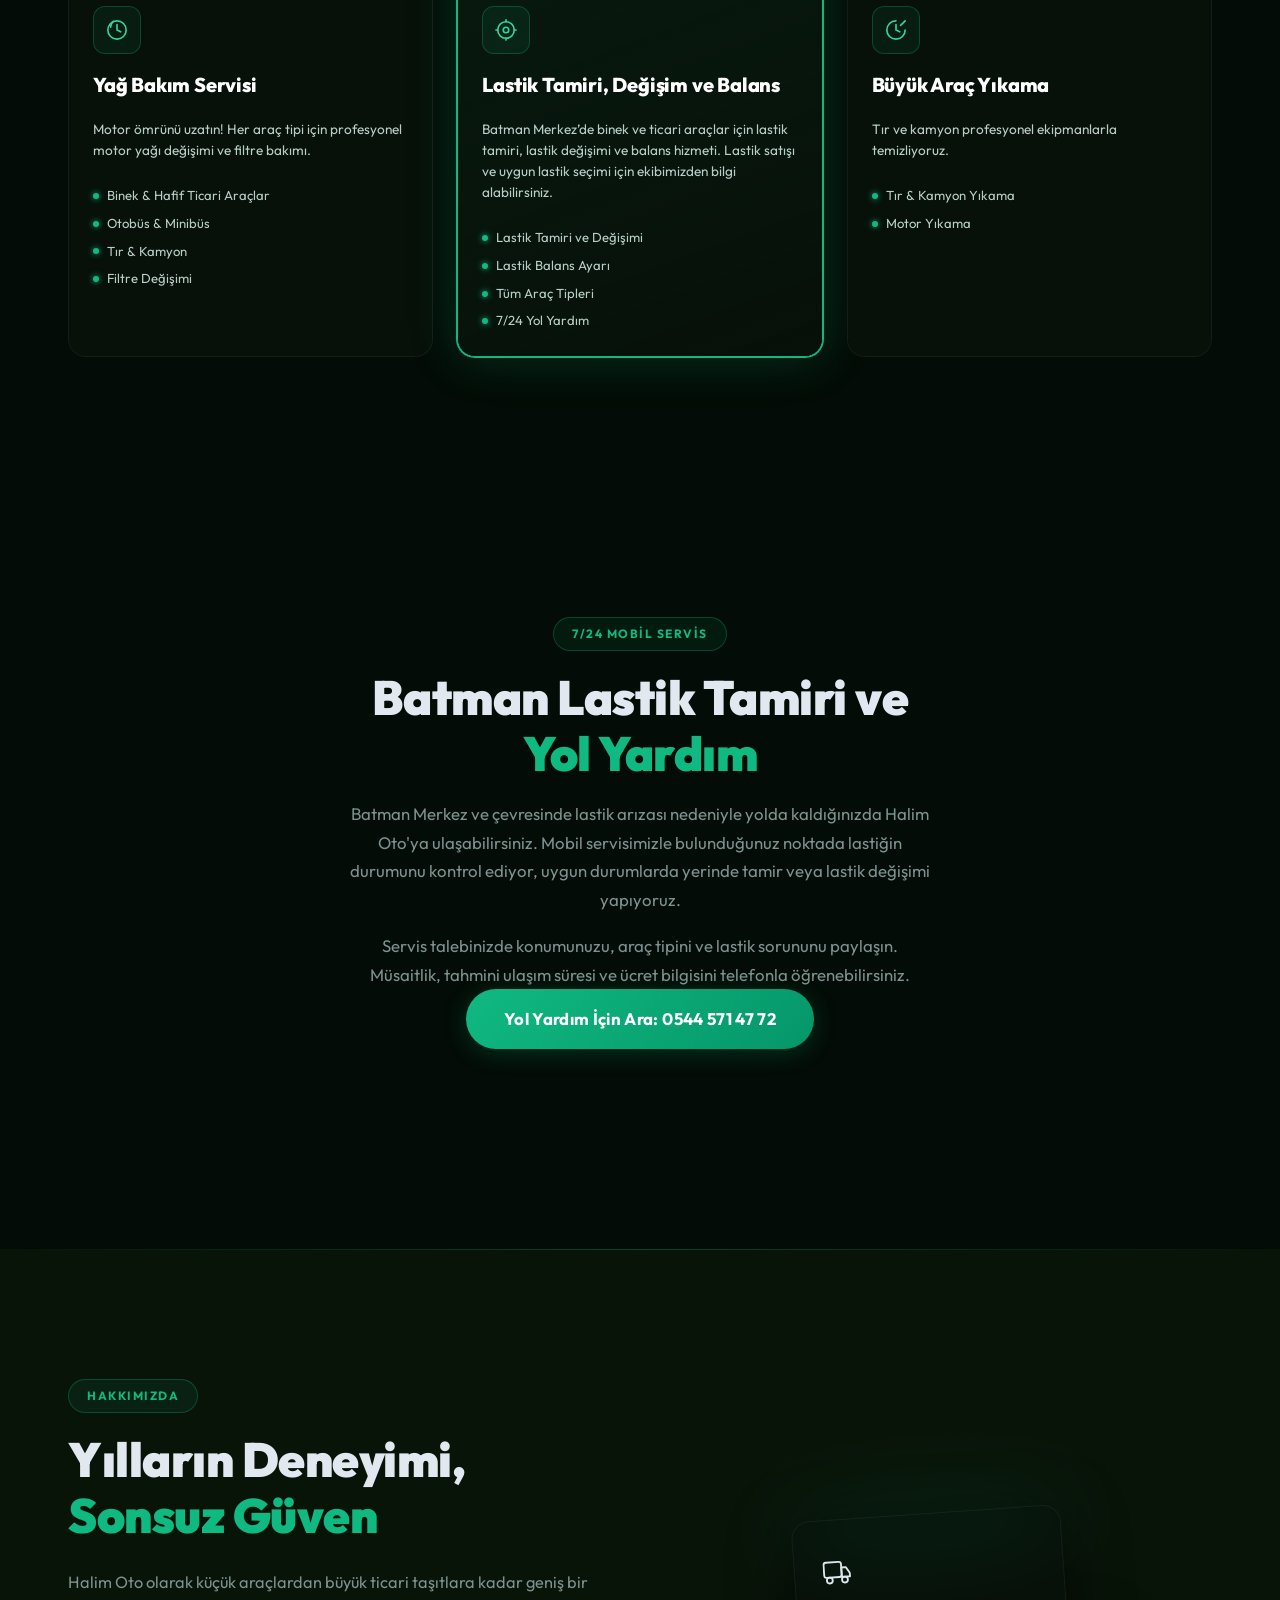
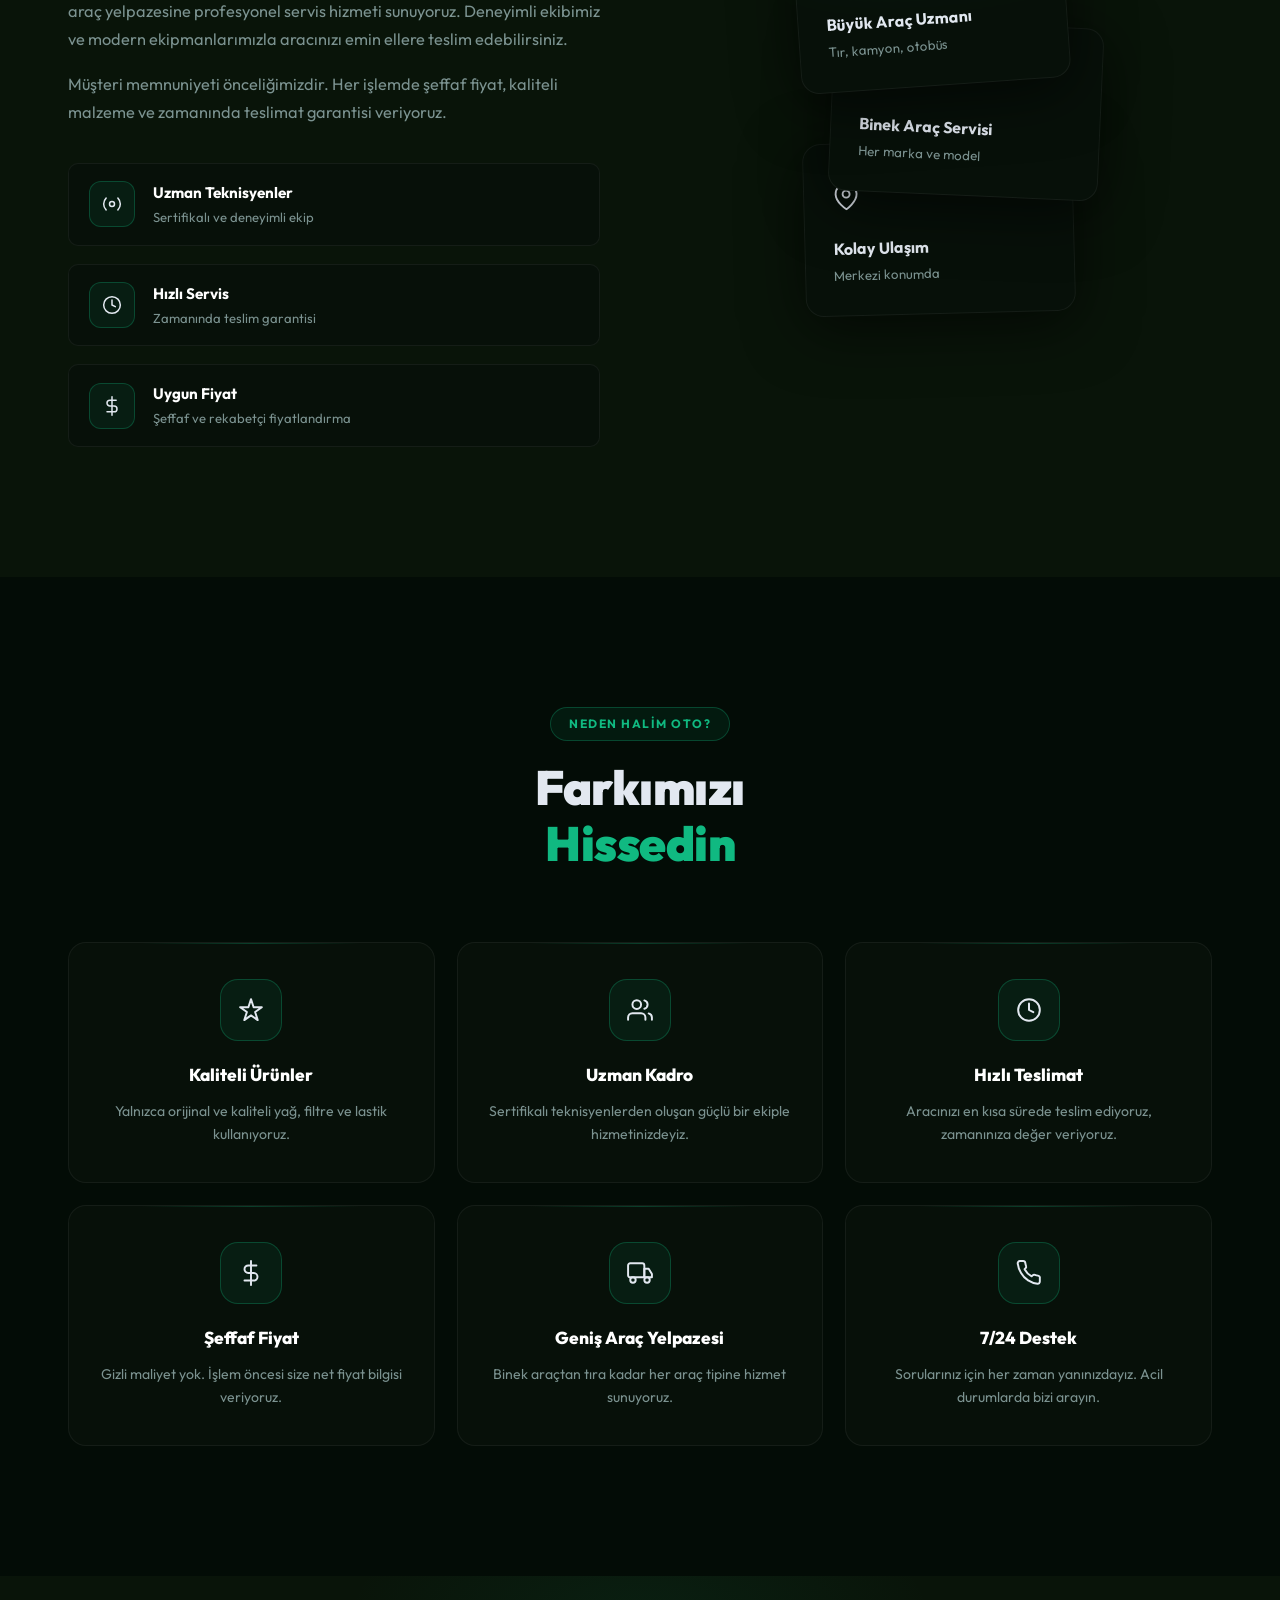
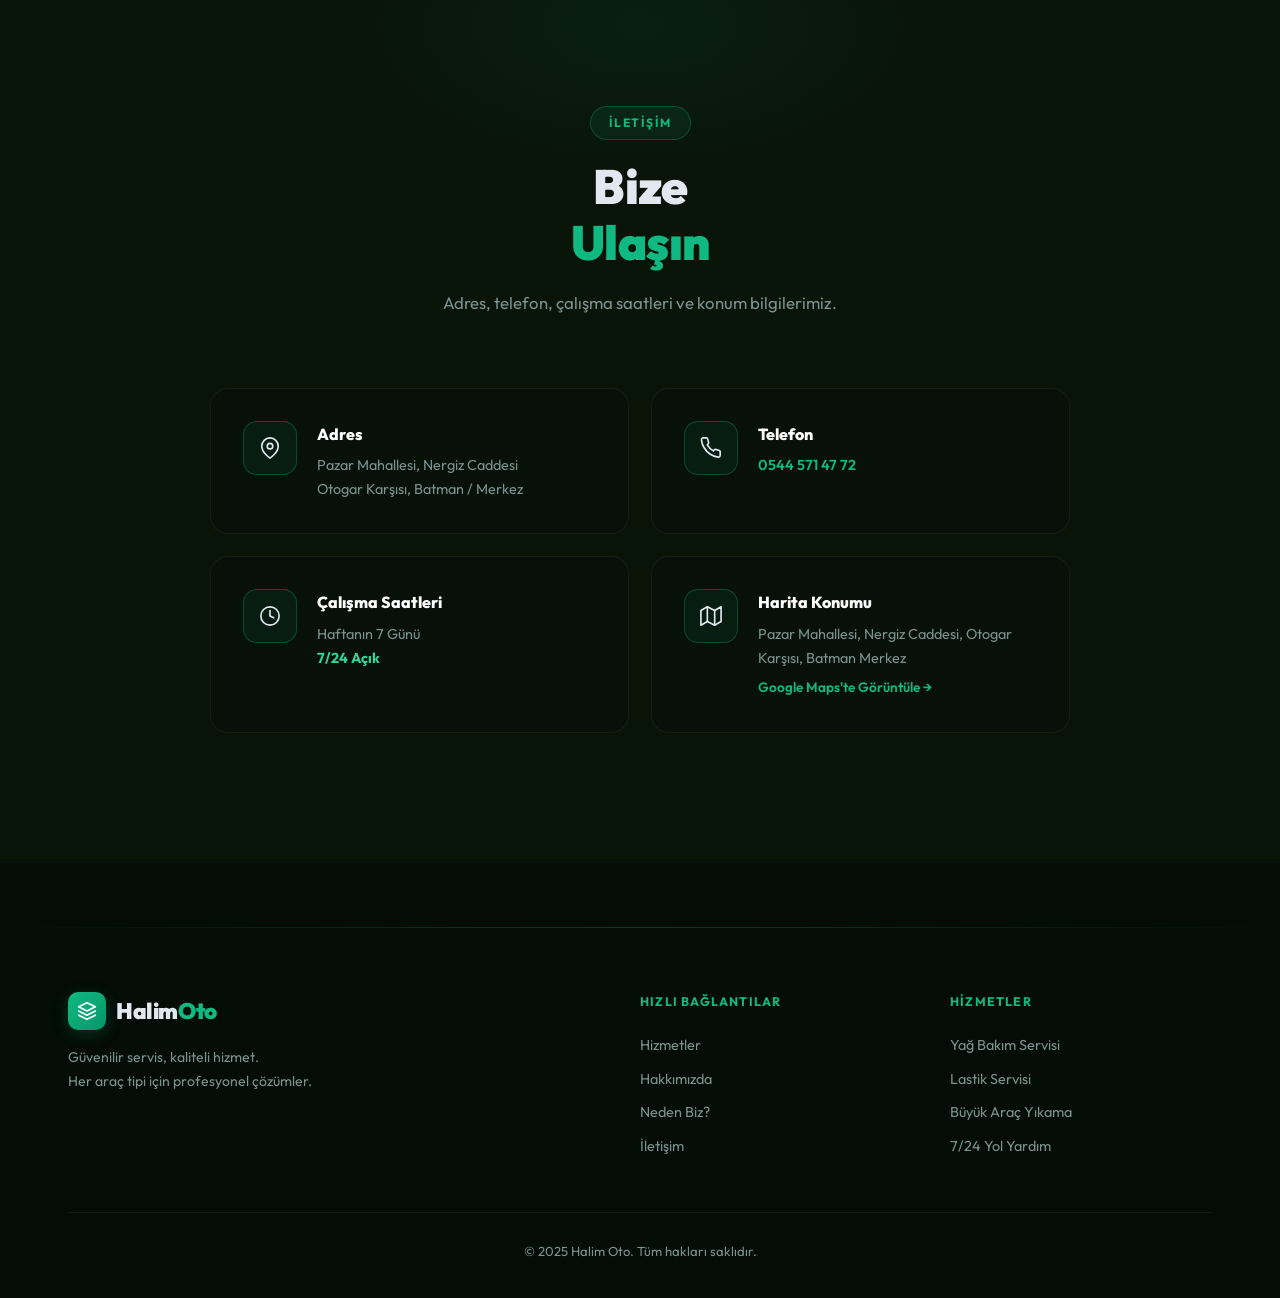
==== commit 54820a75: "Clarify tire services and add business structured data and sitemap" ====
--- a/index.html
+++ b/index.html
@@ -3,8 +3,9 @@
 
 <head>
   <meta charset="UTF-8" />
+  <meta name="google-site-verification" content="W-n98BfOeCnG8Irt8qu7DcPTseLSB_TtCb6_1A565Ik" />
   <meta name="viewport" content="width=device-width, initial-scale=1.0" />
-  <title>Batman Lastik Tamiri ve 7/24 Yol Yardım | Halim Oto</title>
+  <title>Batman Lastikçi, Lastik Tamiri ve 7/24 Yol Yardım | Halim Oto</title>
   <meta name="description"
     content="Batman Merkez'de Halim Oto: 7/24 mobil lastik tamiri ve yol yardım, lastik değişimi ve balans hizmetleri. Servis için 0544 571 47 72." />
   <link rel="canonical" href="https://halimotolastik.com/" />
@@ -13,6 +14,69 @@
   <link href="https://fonts.googleapis.com/css2?family=Outfit:wght@300;400;500;600;700;800;900&display=swap"
     rel="stylesheet" />
   <link rel="stylesheet" href="style.css?v=8" />
+  <script type="application/ld+json">
+{
+  "@context": "https://schema.org",
+  "@type": "AutoRepair",
+  "@id": "https://halimotolastik.com/#isletme",
+  "name": "Halim Oto",
+  "alternateName": "Batman Lastik Yol Yardım Halim Oto",
+  "url": "https://halimotolastik.com/",
+  "telephone": "+90-544-571-47-72",
+  "image": "https://halimotolastik.com/hero_bg.png",
+  "description": "Batman Merkez ve çevresinde lastik tamiri, lastik değişimi, balans ve 7/24 mobil lastik yol yardım hizmetleri.",
+  "address": {
+    "@type": "PostalAddress",
+    "streetAddress": "Pazar Mahallesi, Nergiz Caddesi, Otogar Karşısı",
+    "addressLocality": "Batman Merkez",
+    "addressRegion": "Batman",
+    "postalCode": "72000",
+    "addressCountry": "TR"
+  },
+  "areaServed": {
+    "@type": "Place",
+    "name": "Batman Merkez"
+  },
+  "hasMap": "https://www.google.com/maps?cid=8878251393410901989",
+  "sameAs": [
+    "https://www.instagram.com/halimotolastik/"
+  ],
+  "hasOfferCatalog": {
+    "@type": "OfferCatalog",
+    "name": "Lastik ve yol yardım hizmetleri",
+    "itemListElement": [
+      {
+        "@type": "Offer",
+        "itemOffered": {
+          "@type": "Service",
+          "name": "Lastik tamiri"
+        }
+      },
+      {
+        "@type": "Offer",
+        "itemOffered": {
+          "@type": "Service",
+          "name": "Lastik değişimi"
+        }
+      },
+      {
+        "@type": "Offer",
+        "itemOffered": {
+          "@type": "Service",
+          "name": "Lastik balans ayarı"
+        }
+      },
+      {
+        "@type": "Offer",
+        "itemOffered": {
+          "@type": "Service",
+          "name": "7/24 mobil lastik yol yardım"
+        }
+      }
+    ]
+  }
+}
+  </script>
 </head>
 
 <body>
@@ -140,11 +204,12 @@
                 <line x1="23" y1="12" x2="21" y2="12" />
               </svg>
             </div>
-            <h3 class="service-title">Lastik Servisi</h3>
-            <p class="service-desc">Güvenli sürüş için doğru lastik! Her araç tipi için değişim, balans ve rot ayarı.
+            <h3 class="service-title">Lastik Tamiri, Değişim ve Balans</h3>
+            <p class="service-desc">Batman Merkez’de binek ve ticari araçlar için lastik tamiri, lastik değişimi ve balans hizmeti. Lastik satışı ve uygun lastik seçimi için ekibimizden bilgi alabilirsiniz.
             </p>
             <ul class="service-features">
-              <li><span class="feat-dot"></span>Lastik Değişimi</li>
+              <li><span class="feat-dot"></span>Lastik Tamiri ve Değişimi</li>
+              <li><span class="feat-dot"></span>Lastik Balans Ayarı</li>
               <li><span class="feat-dot"></span>Tüm Araç Tipleri</li>
               <li><span class="feat-dot"></span>7/24 Yol Yardım</li>
             </ul>
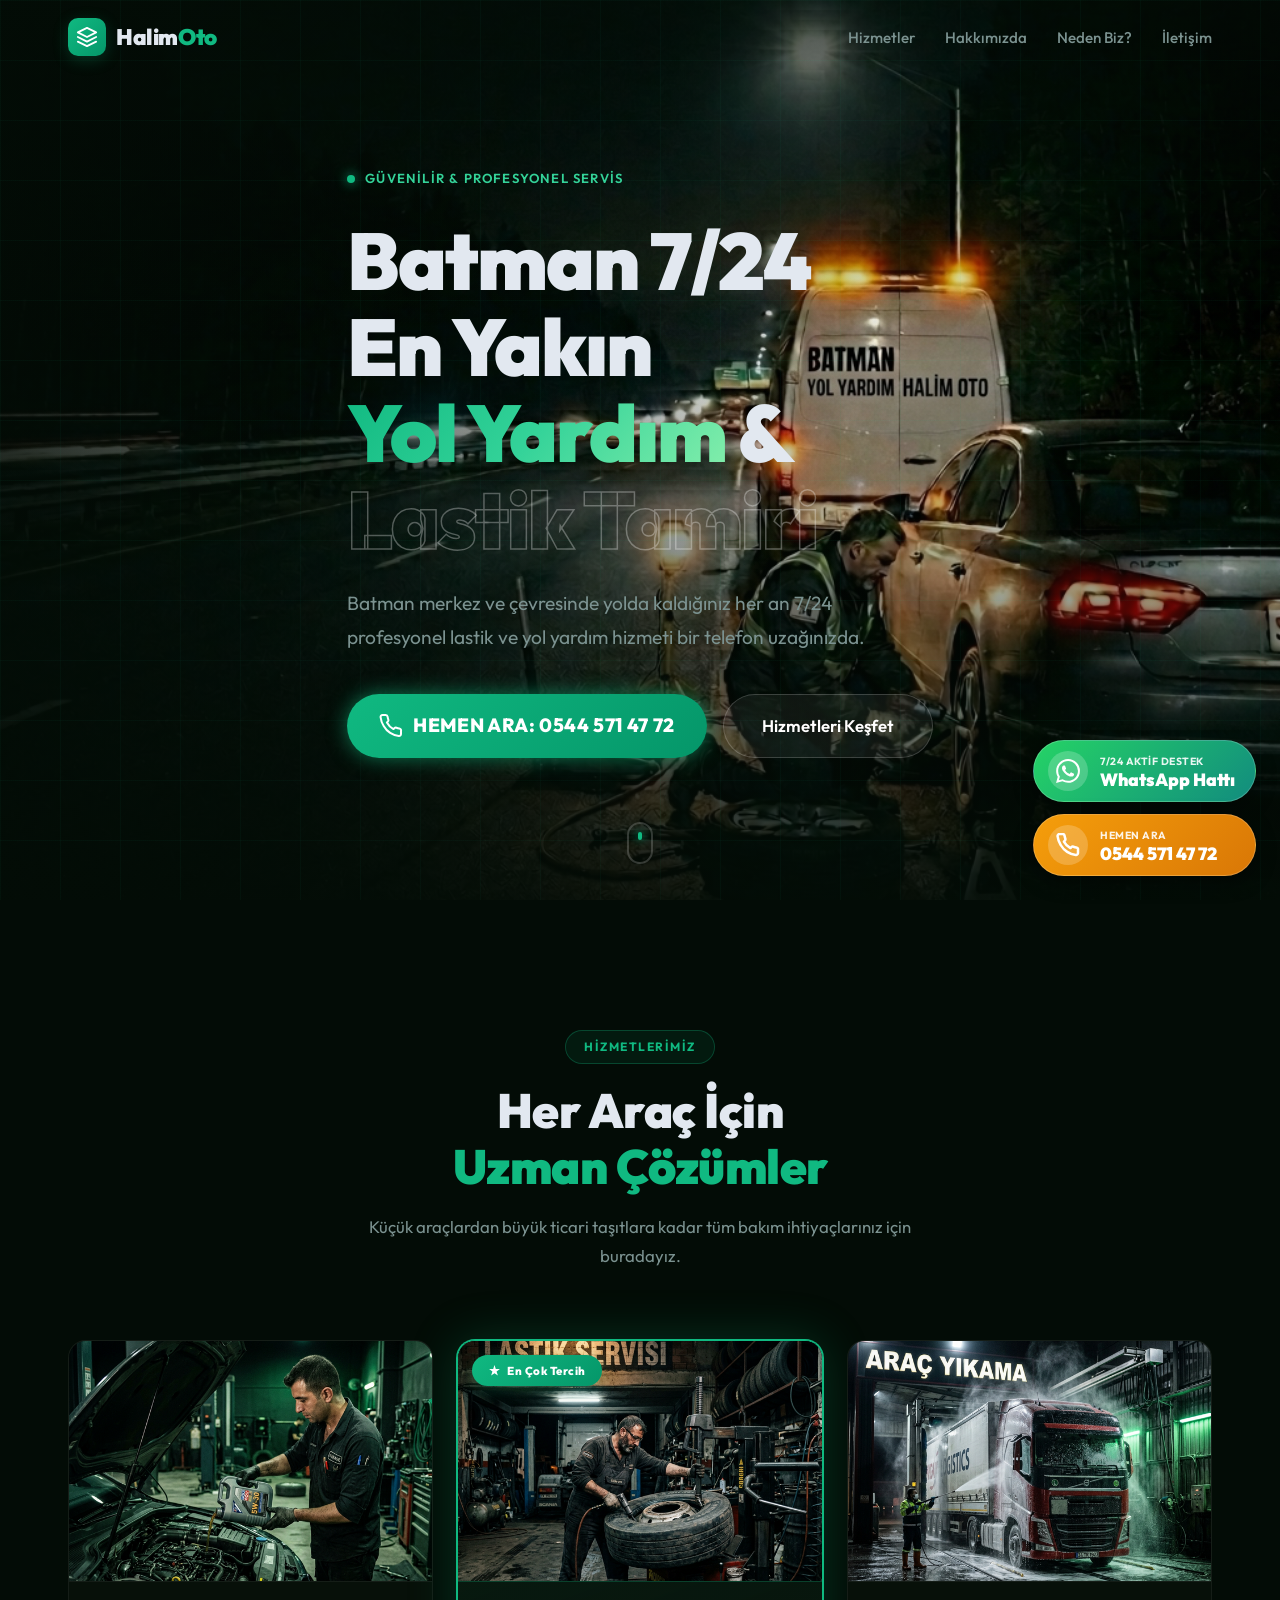
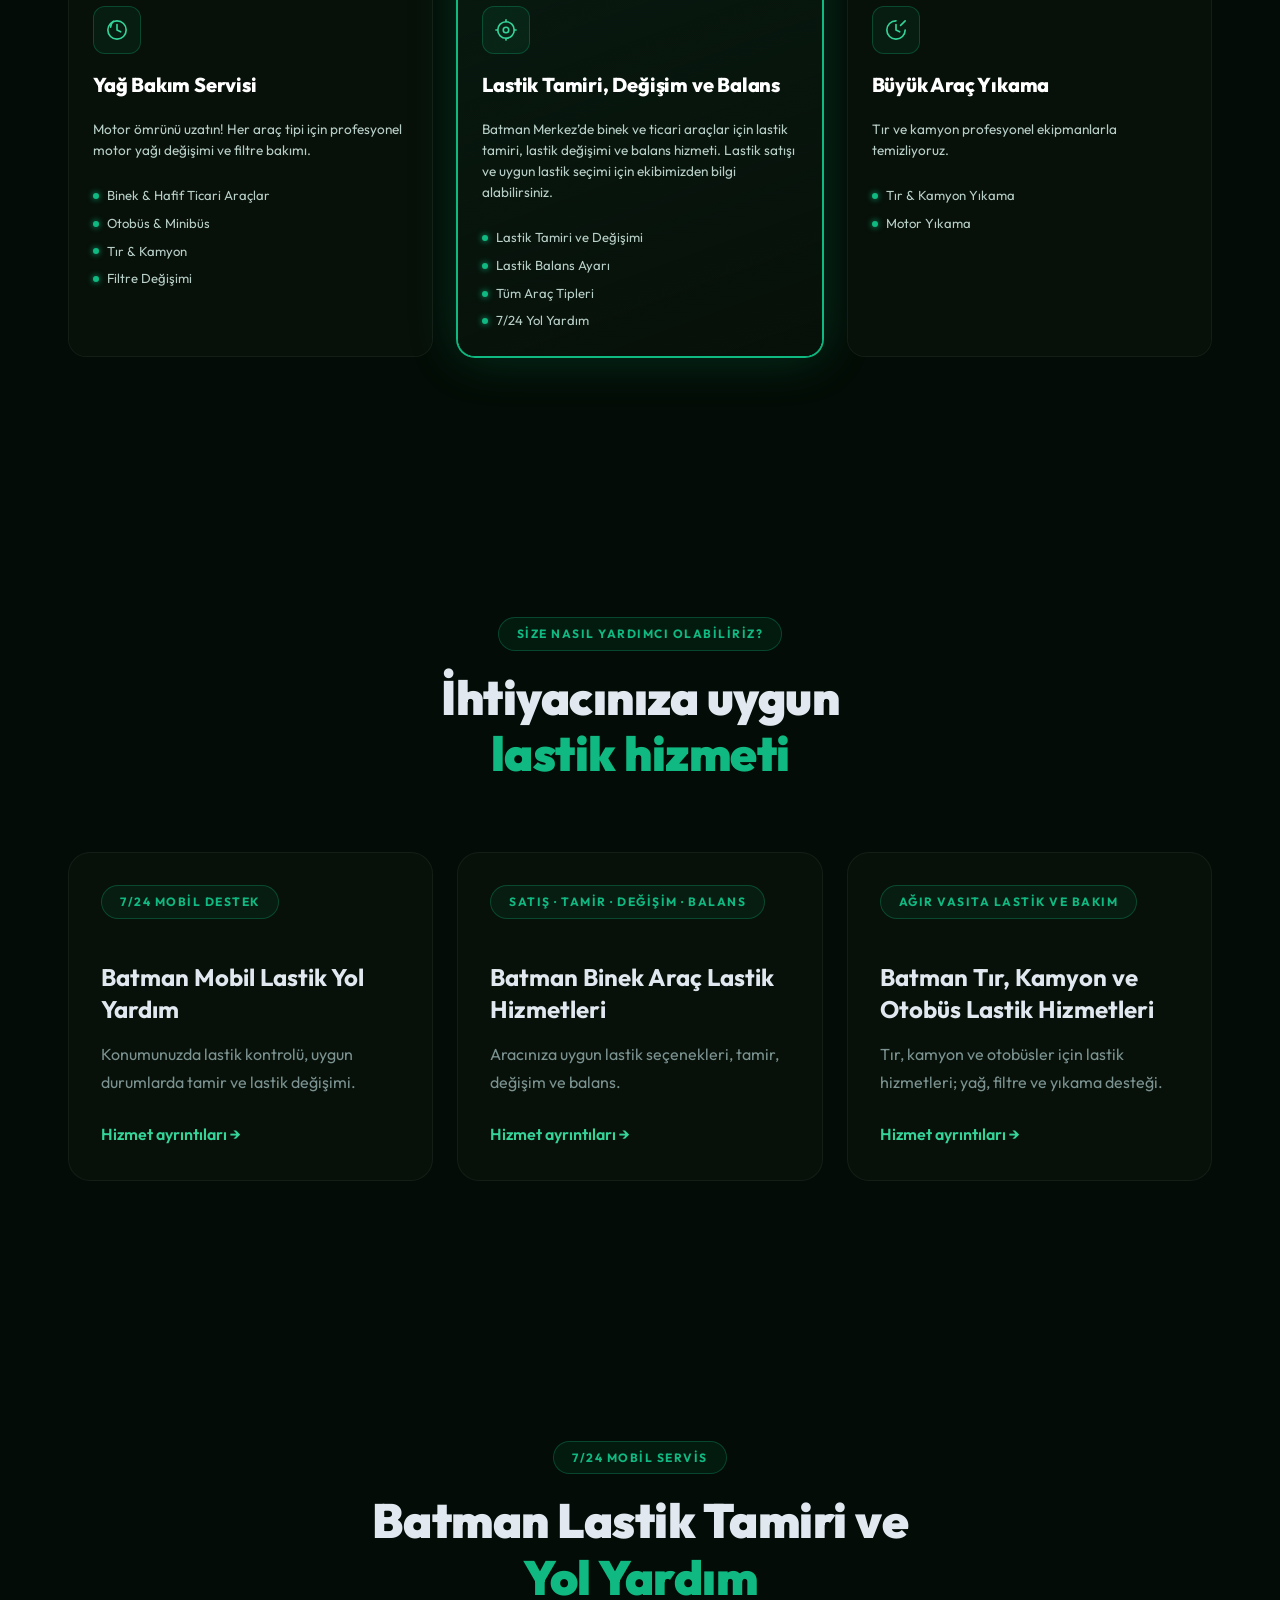
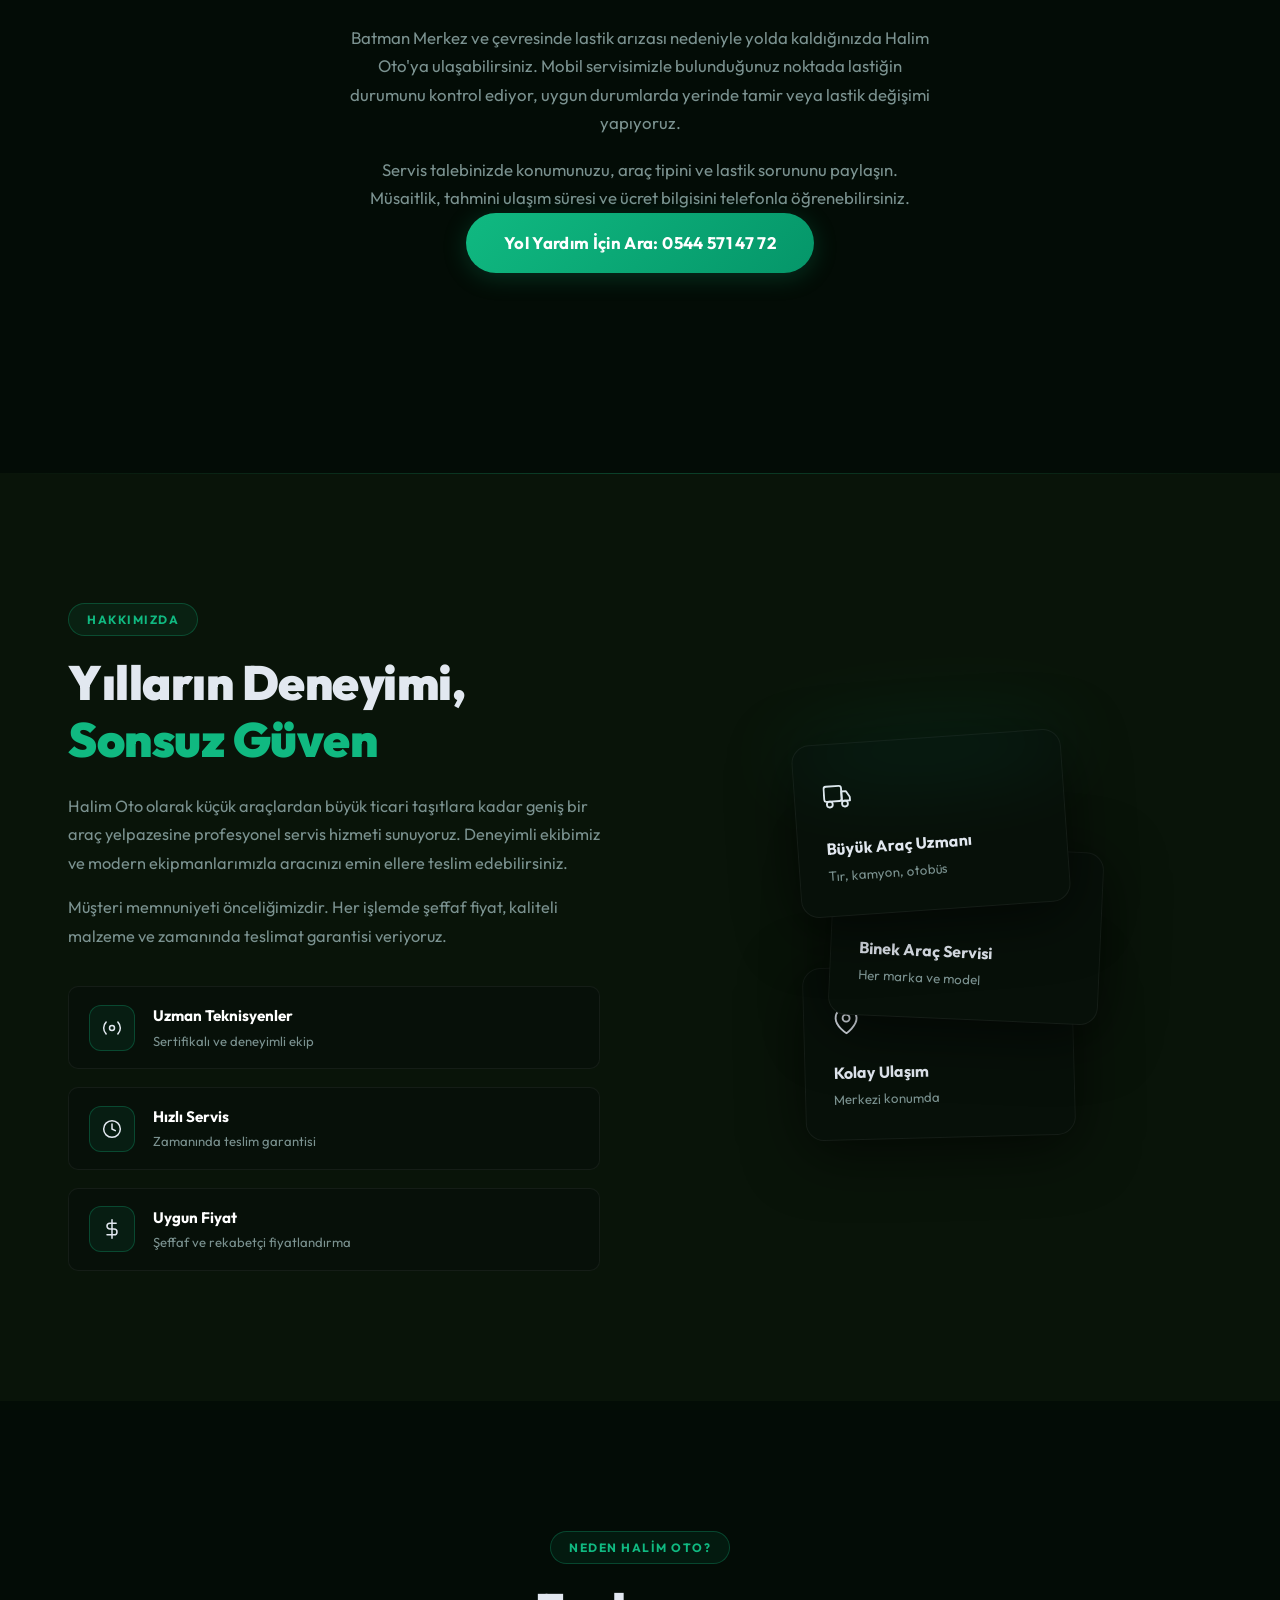
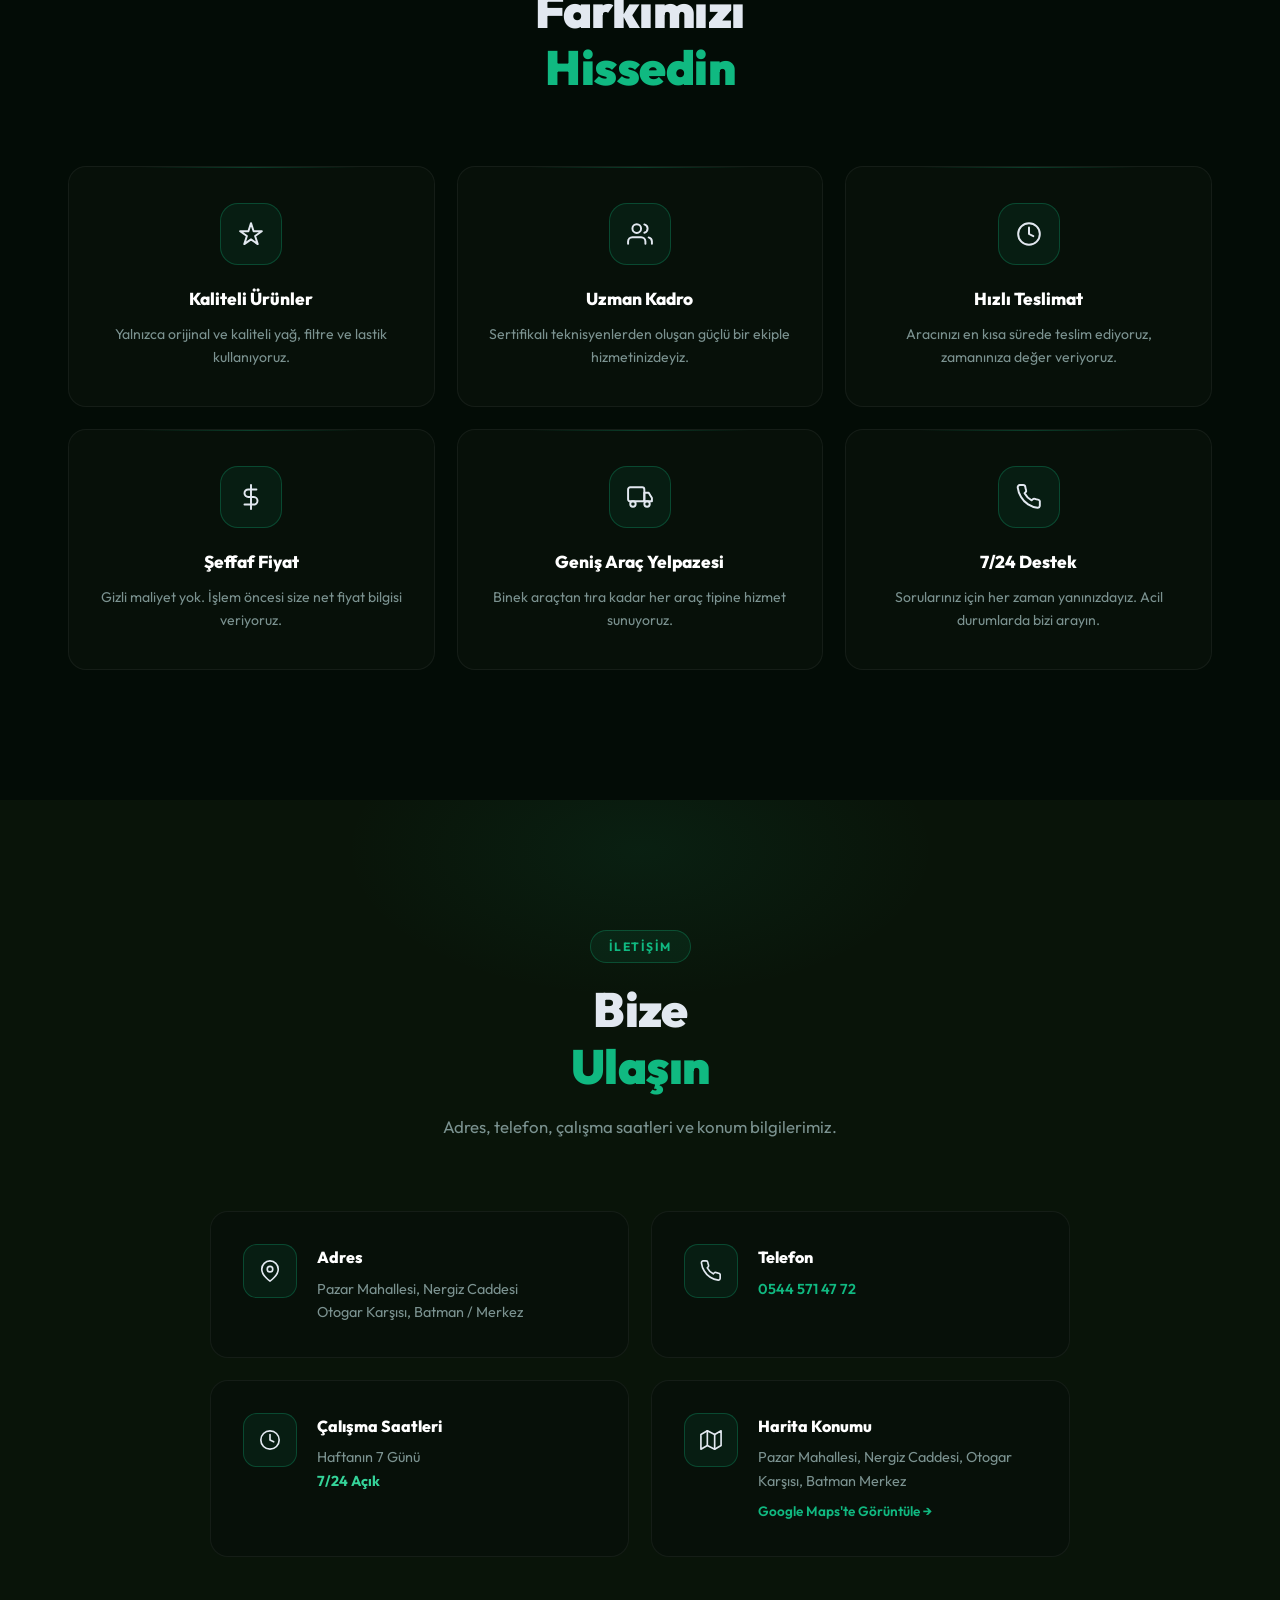
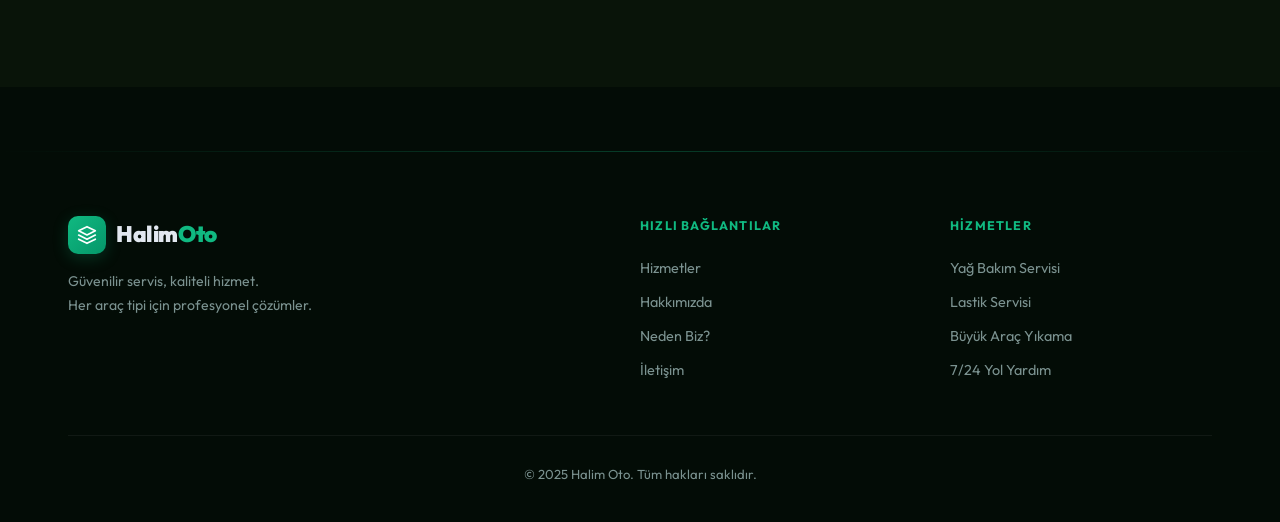
==== commit 761a95d2: "Add detailed tire service pages" ====
--- a/index.html
+++ b/index.html
@@ -14,6 +14,7 @@
   <link href="https://fonts.googleapis.com/css2?family=Outfit:wght@300;400;500;600;700;800;900&display=swap"
     rel="stylesheet" />
   <link rel="stylesheet" href="style.css?v=8" />
+  <link rel="stylesheet" href="services.css?v=1" />
   <script type="application/ld+json">
 {
   "@context": "https://schema.org",
@@ -241,6 +242,9 @@
     </div>
   </section>
 
+<!-- SERVICE PAGE LINKS -->
+<section class="services" id="hizmet-detaylari"><div class="container"><div class="section-header"><span class="section-tag">Size nasıl yardımcı olabiliriz?</span><h2 class="section-title">İhtiyacınıza uygun<br /><span class="accent">lastik hizmeti</span></h2></div><div class="service-overview-grid"><a class="service-overview-card" href="mobil-lastik-yol-yardim.html"><span class="section-tag">7/24 mobil destek</span><h3>Batman Mobil Lastik Yol Yardım</h3><p>Konumunuzda lastik kontrolü, uygun durumlarda tamir ve lastik değişimi.</p><span class="service-card-link">Hizmet ayrıntıları →</span></a><a class="service-overview-card" href="binek-arac-lastik.html"><span class="section-tag">Satış · tamir · değişim · balans</span><h3>Batman Binek Araç Lastik Hizmetleri</h3><p>Aracınıza uygun lastik seçenekleri, tamir, değişim ve balans.</p><span class="service-card-link">Hizmet ayrıntıları →</span></a><a class="service-overview-card" href="agir-vasita-lastik.html"><span class="section-tag">Ağır vasıta lastik ve bakım</span><h3>Batman Tır, Kamyon ve Otobüs Lastik Hizmetleri</h3><p>Tır, kamyon ve otobüsler için lastik hizmetleri; yağ, filtre ve yıkama desteği.</p><span class="service-card-link">Hizmet ayrıntıları →</span></a></div></div></section>
+<!-- END SERVICE PAGE LINKS -->
   <!-- ======== HAKKIMIZDA ======== -->
   <section class="services" id="yol-yardim" aria-labelledby="yol-yardim-title">
     <div class="container">
--- a/services.css
+++ b/services.css
@@ -0,0 +1,27 @@
+/* Detailed service pages */
+.service-hero{padding:140px 0 72px;background:radial-gradient(ellipse at top right,rgba(16,185,129,.12),transparent 65%)}
+.service-hero-grid{display:grid;grid-template-columns:1.15fr 1fr;gap:56px;align-items:center}
+.service-breadcrumb{display:flex;gap:12px;align-items:center;color:var(--muted);font-size:.9rem;margin-bottom:32px;flex-wrap:wrap}
+.service-breadcrumb a{color:var(--green-light)}
+.service-page h1{font-size:clamp(2.4rem,4.4vw,4.5rem);line-height:1.08;letter-spacing:-.045em;margin:22px 0}
+.service-lead{color:var(--muted);font-size:1.16rem;line-height:1.8;max-width:650px}
+.service-actions{display:flex;gap:14px;flex-wrap:wrap;margin-top:30px}
+.service-hero-visual{margin:0;border:1px solid var(--border);border-radius:24px;overflow:hidden;background:var(--bg-card)}
+.service-hero-visual img{display:block;width:100%;height:350px;object-fit:cover}
+.service-hero-visual figcaption{padding:15px 22px;color:var(--muted);font-size:.85rem}
+.service-content-grid{display:grid;grid-template-columns:minmax(0,1fr) 320px;gap:64px;padding-bottom:90px;align-items:start}
+.service-detail-block{padding:28px 0;border-bottom:1px solid var(--border)}
+.service-detail-block h2{font-size:1.65rem;margin-bottom:16px;line-height:1.3}
+.service-detail-block p,.service-contact p{color:var(--muted);line-height:1.85}
+.service-contact{background:var(--bg-card);border:1px solid var(--border);border-radius:22px;padding:28px;position:sticky;top:100px}
+.service-contact h2{margin:20px 0 12px}.service-contact p{margin:16px 0}.service-contact .btn-primary{display:flex;justify-content:center;margin:20px 0}.service-contact .map-link{display:block;margin:20px 0}.service-contact h3{margin-top:28px}
+.service-related{display:block;color:var(--green-light);padding:16px 0;border-bottom:1px solid var(--border);line-height:1.5}
+.service-faq details{border:1px solid var(--border);border-radius:12px;padding:20px;margin:12px 0;background:var(--bg-card)}
+.service-faq summary{cursor:pointer;font-weight:600;line-height:1.5}.service-faq p{padding-top:14px}
+.service-overview-grid{display:grid;grid-template-columns:repeat(3,minmax(0,1fr));gap:24px}
+.service-overview-card{display:flex;flex-direction:column;align-items:flex-start;padding:32px;border:1px solid var(--border);border-radius:22px;background:var(--bg-card);transition:border-color .2s,transform .2s}
+.service-overview-card:hover{border-color:var(--green-light);transform:translateY(-4px)}
+.service-overview-card h3{font-size:1.5rem;margin:24px 0 14px;line-height:1.35}.service-overview-card p{color:var(--muted);line-height:1.8}.service-card-link{color:var(--green-light);margin-top:auto;padding-top:24px;font-weight:600}
+.service-overview-card:focus-visible,.service-related:focus-visible,summary:focus-visible{outline:2px solid var(--green-light);outline-offset:5px}
+@media(max-width:1024px){.service-content-grid{grid-template-columns:minmax(0,1fr) 280px;gap:32px}.service-hero-grid{gap:28px}.service-overview-grid{grid-template-columns:1fr}.service-hero-visual img{height:300px}}
+@media(max-width:768px){.service-hero{padding:110px 0 36px}.service-hero-grid,.service-content-grid{grid-template-columns:1fr}.service-contact{position:static}.service-hero-visual img{height:260px}.service-content-grid{gap:24px;padding-bottom:130px}.service-actions a{width:100%;justify-content:center}.service-page h1{font-size:2.5rem}.service-overview-card{padding:26px}}
